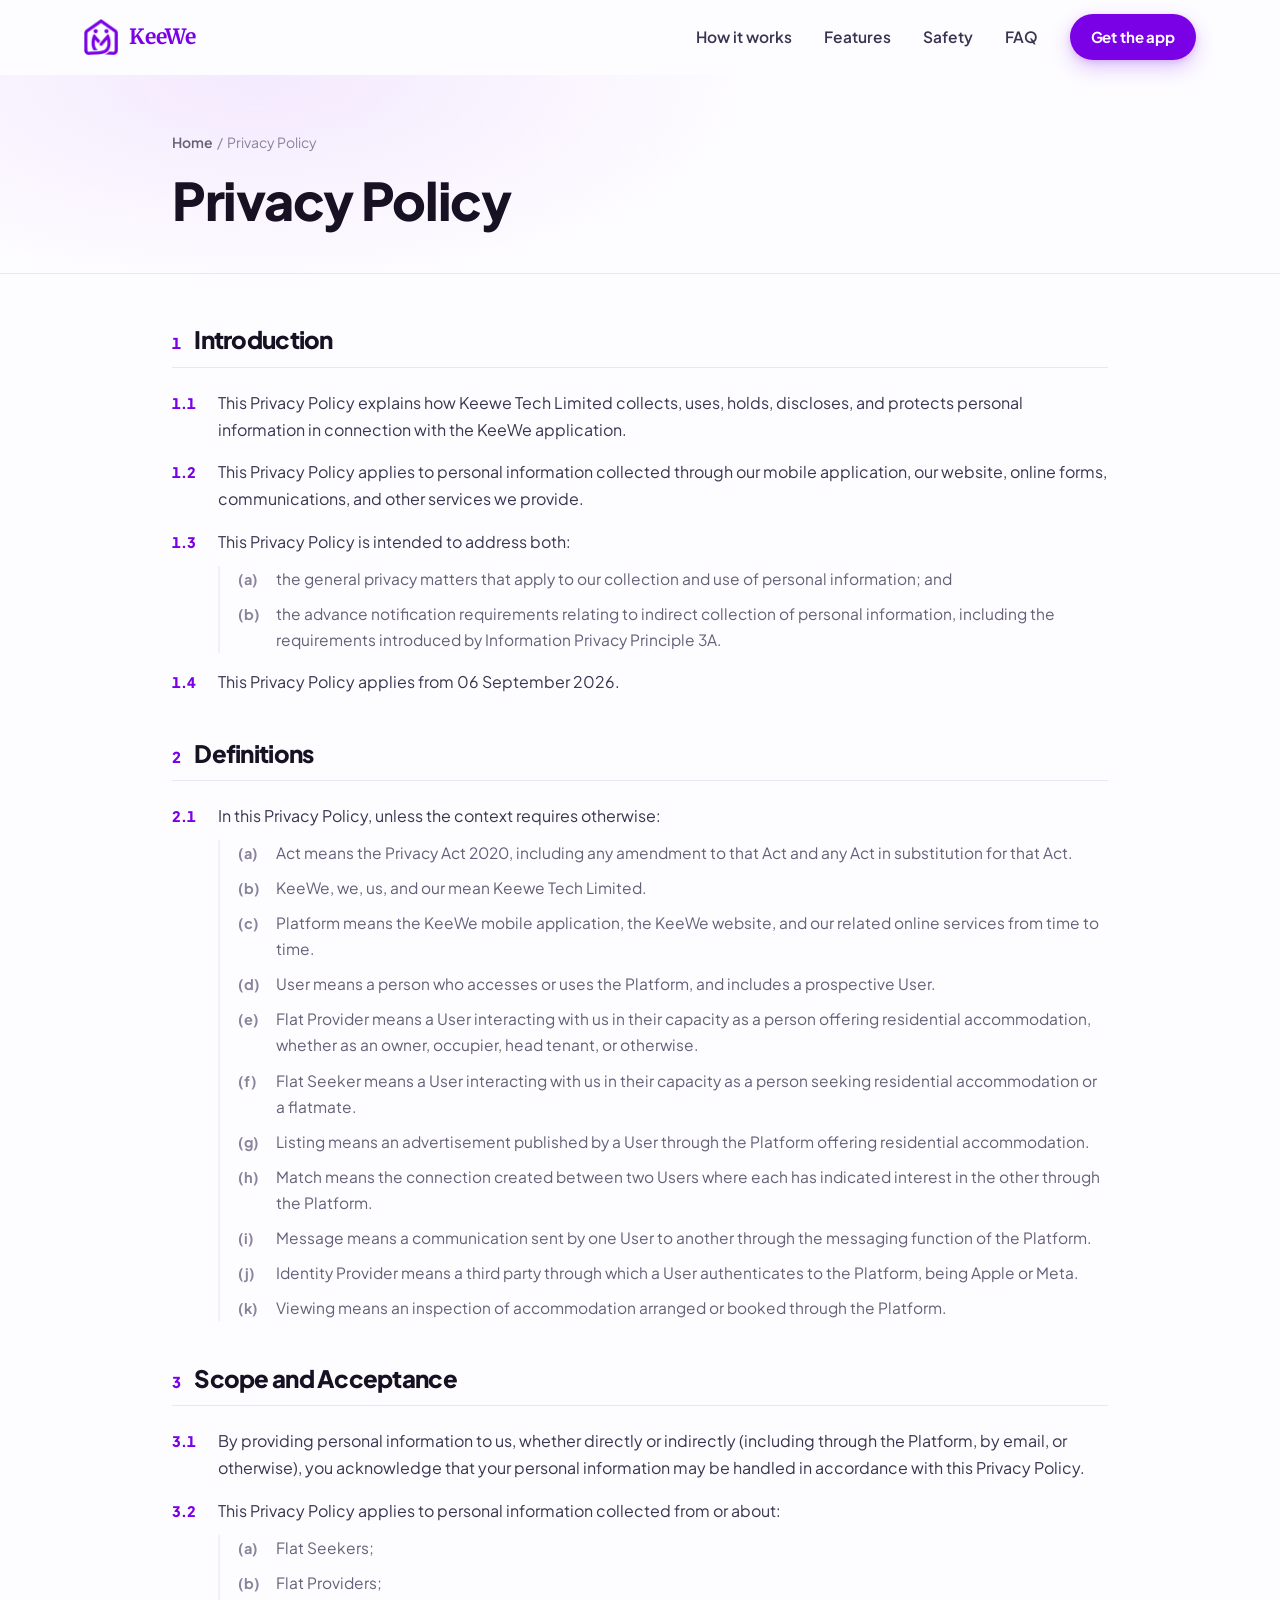
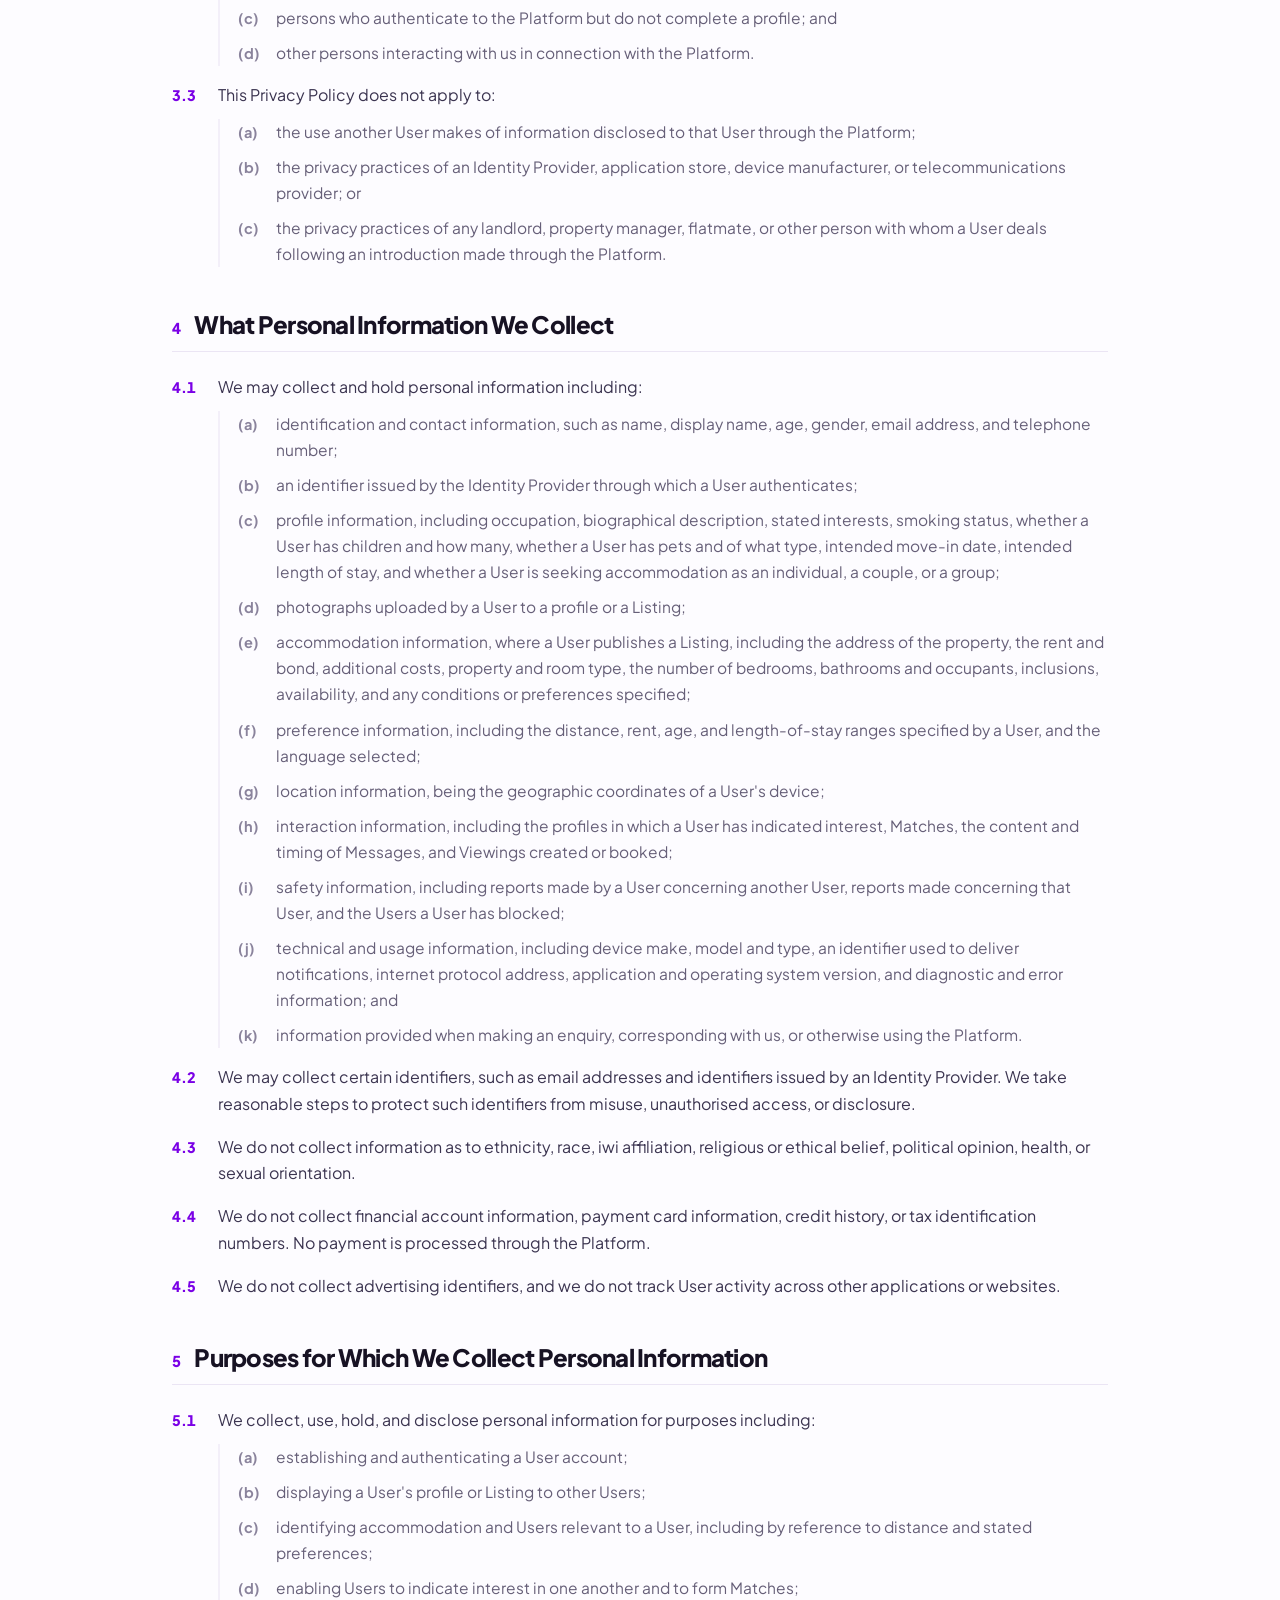
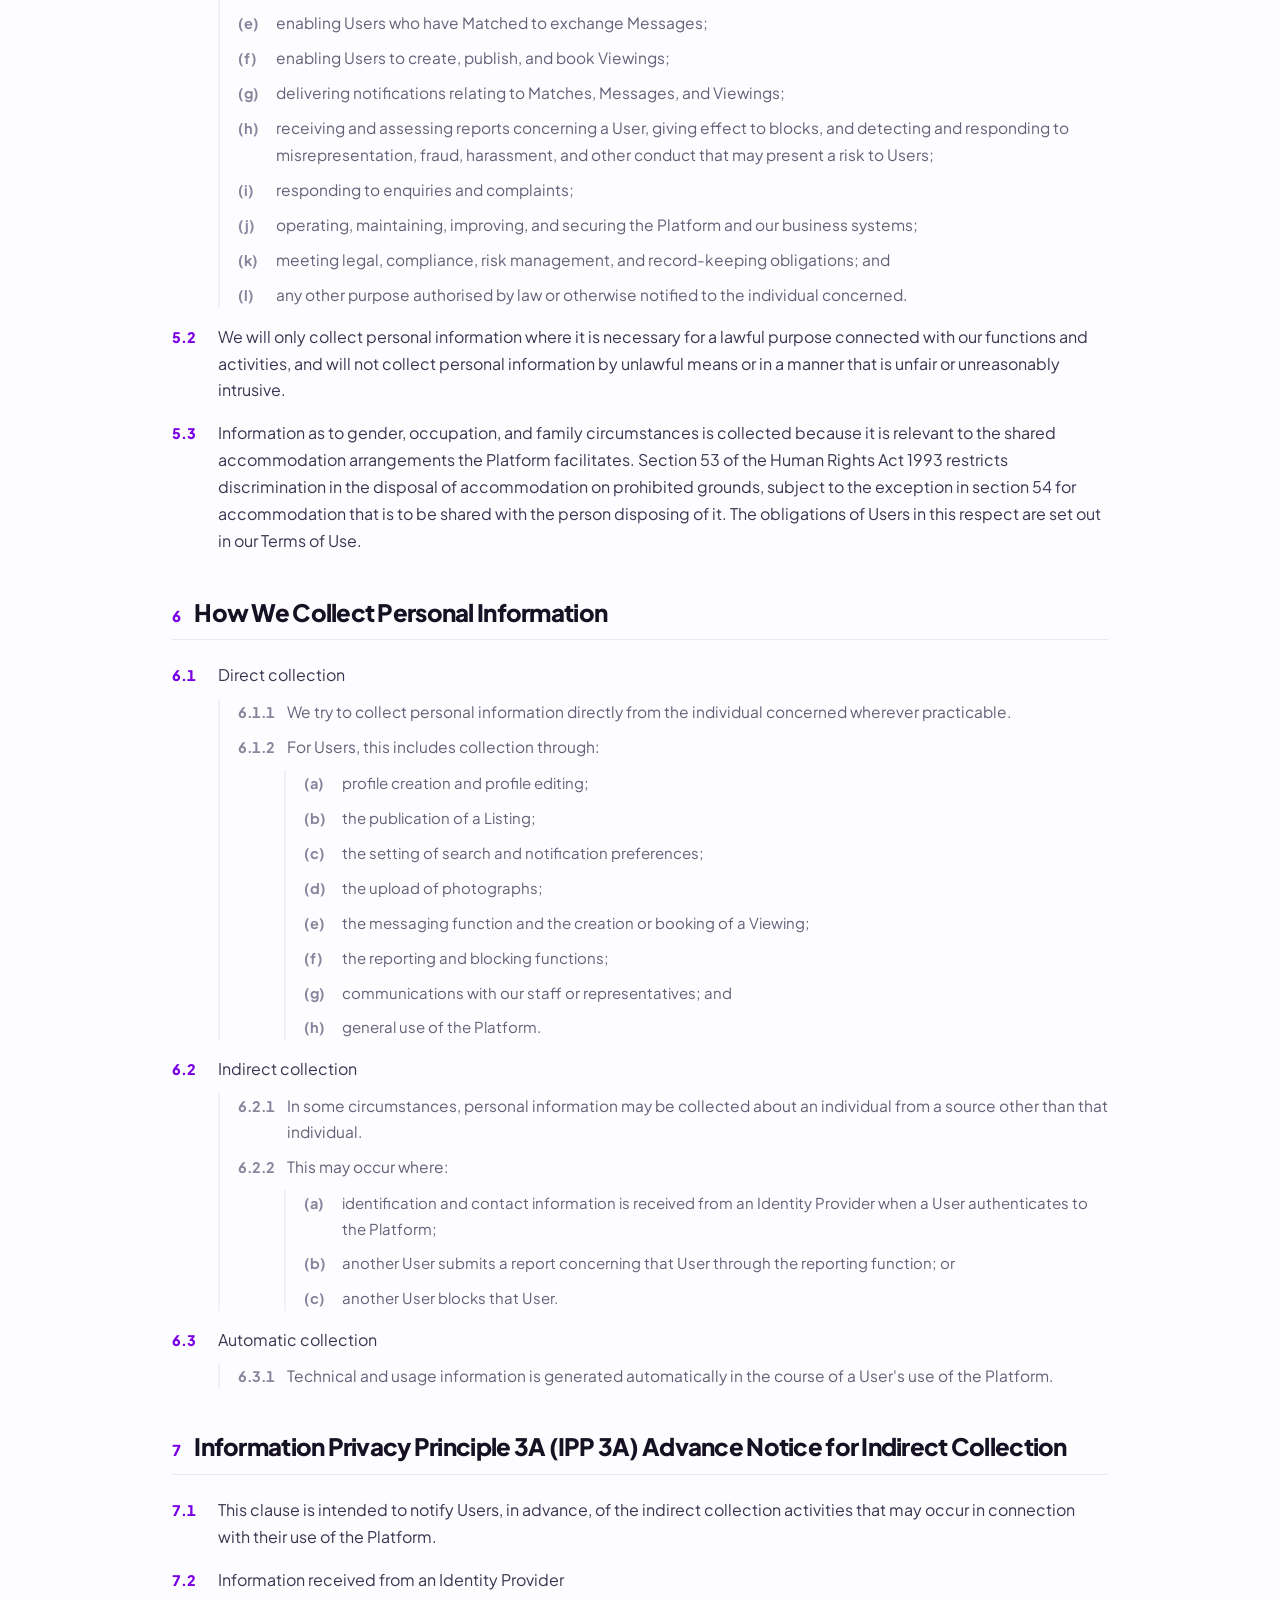
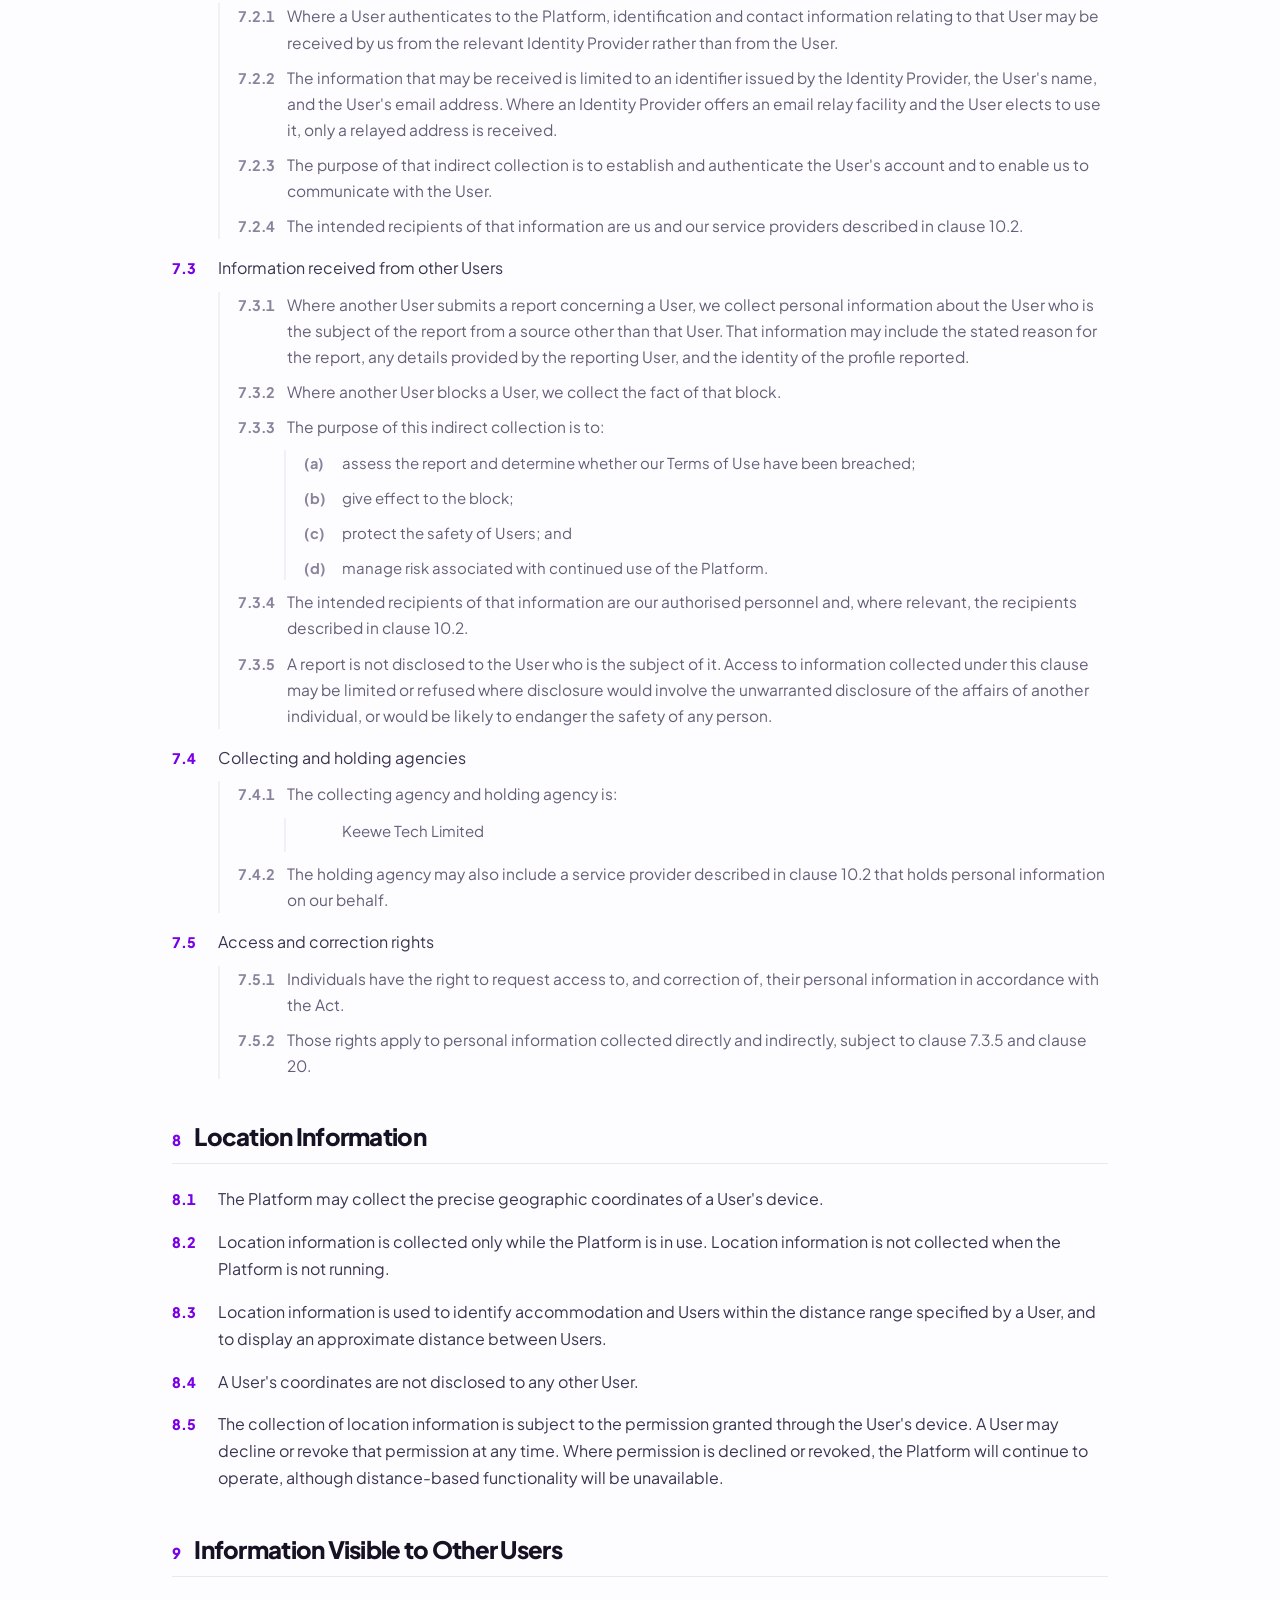
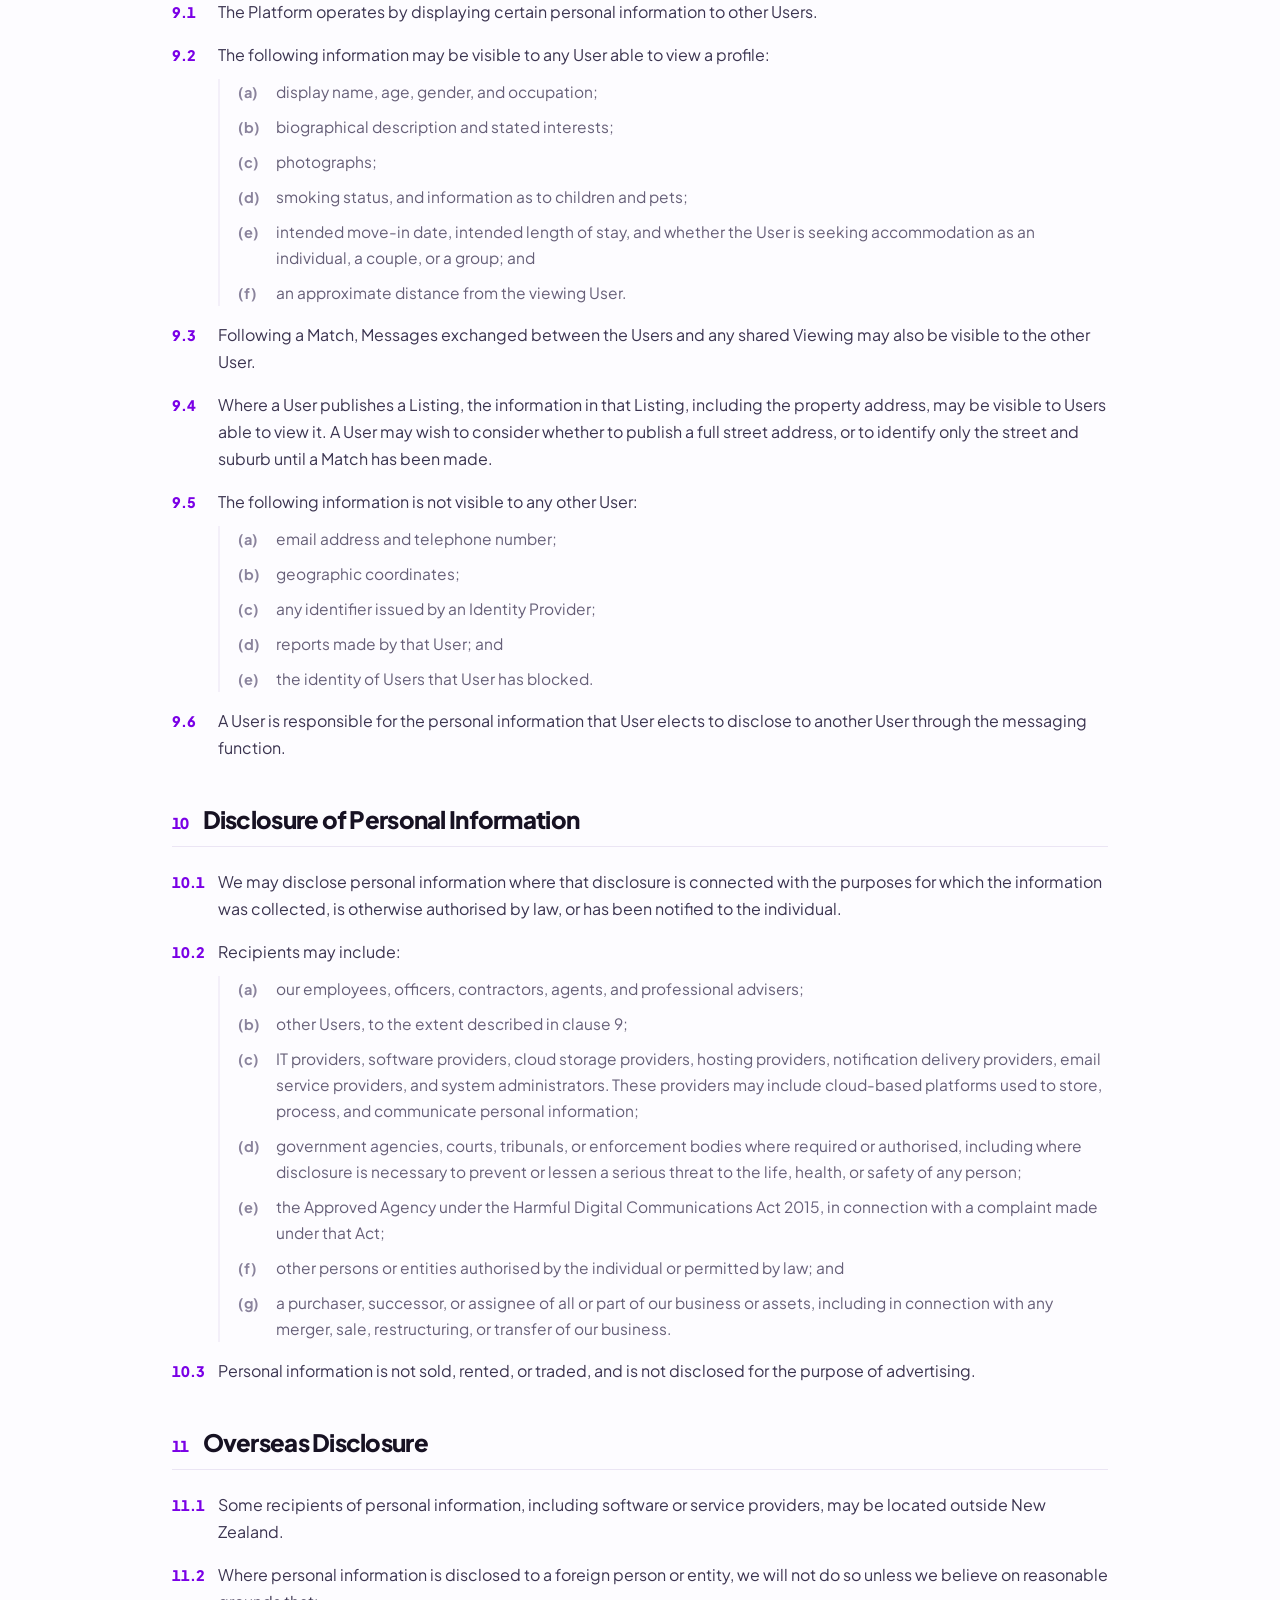
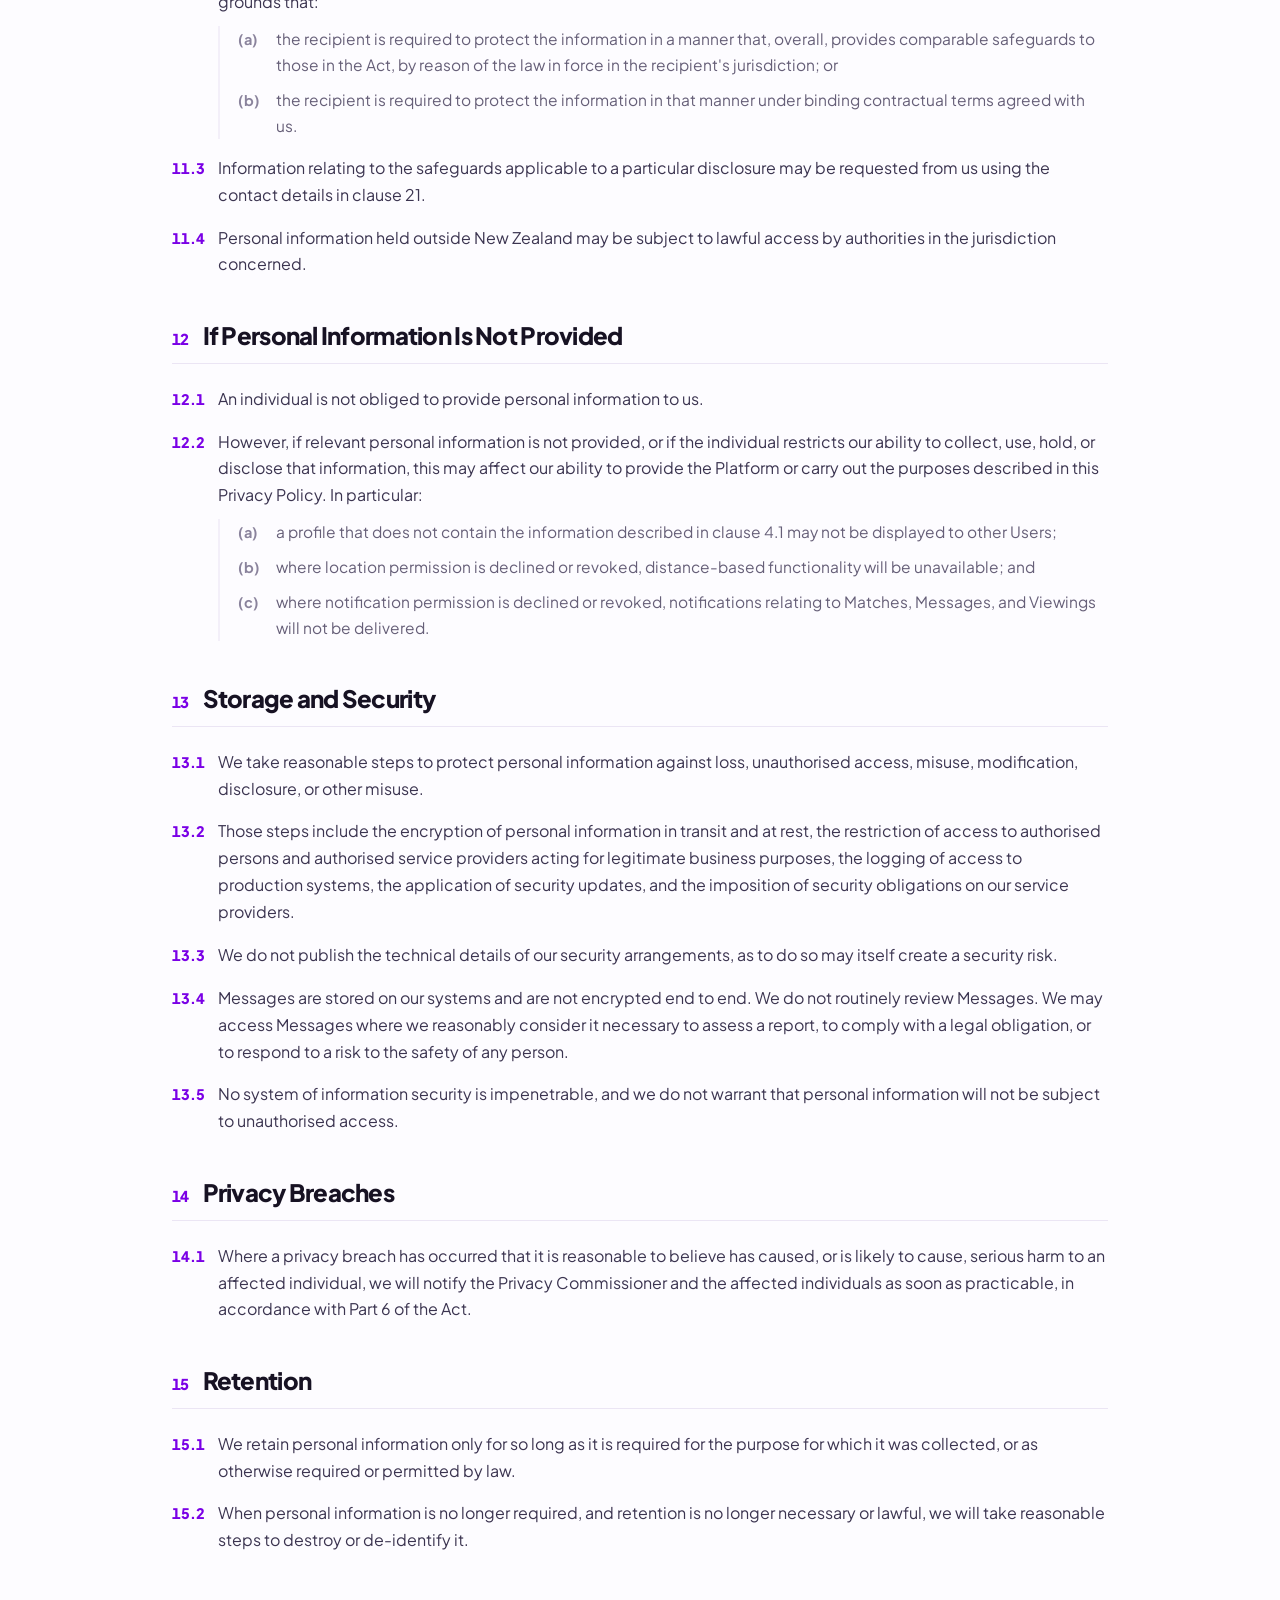
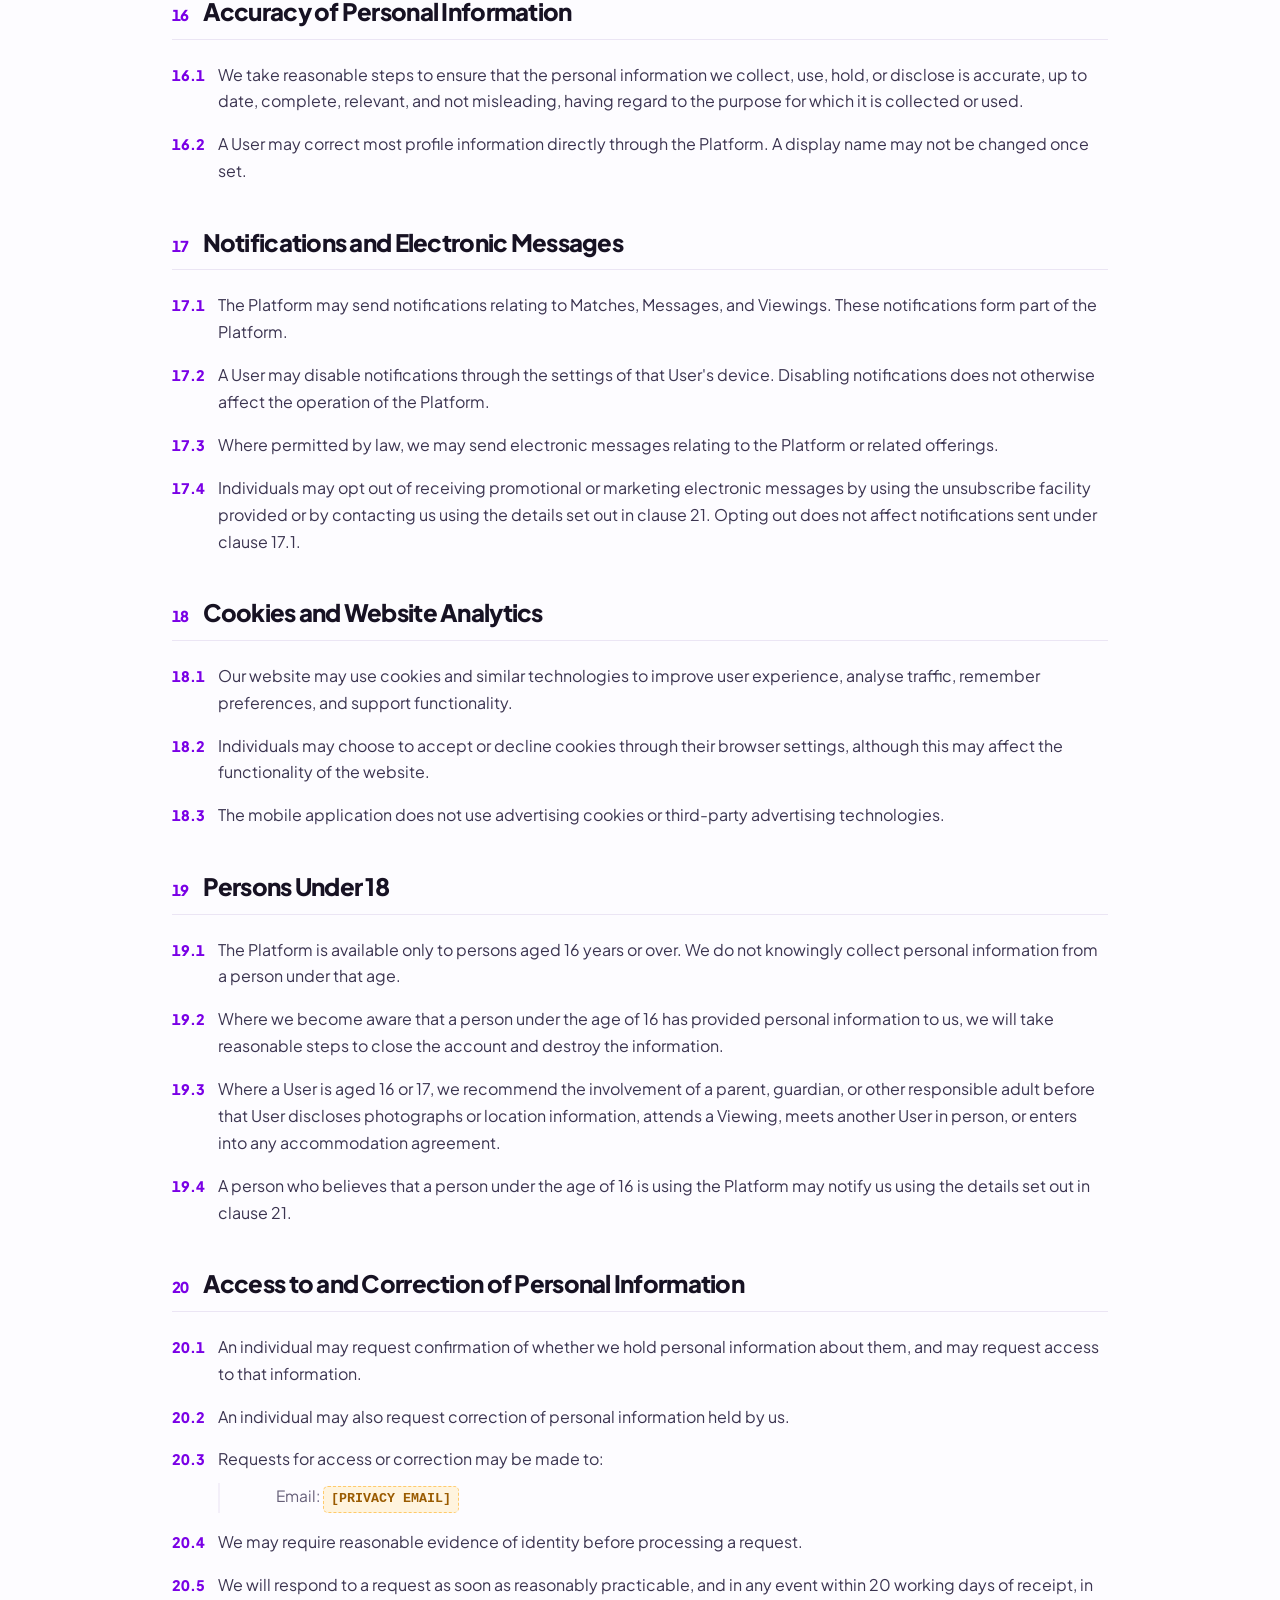
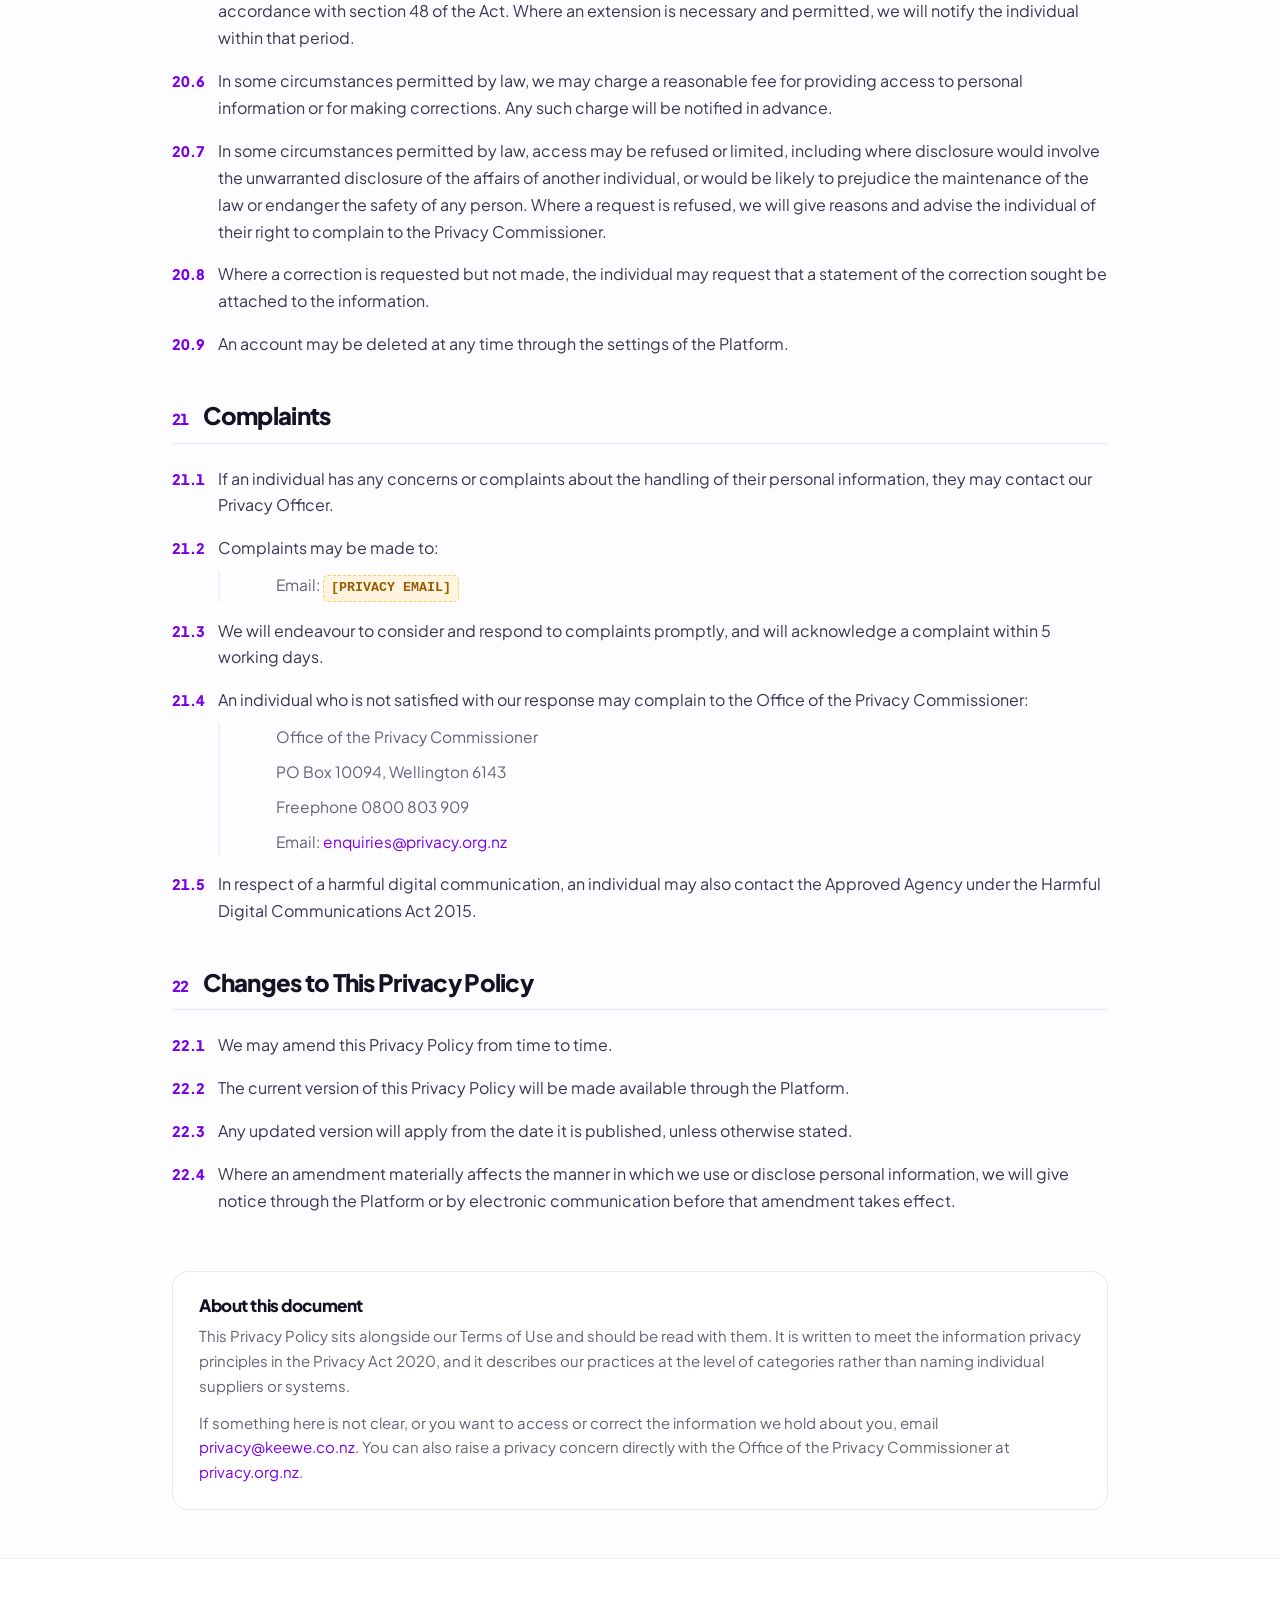
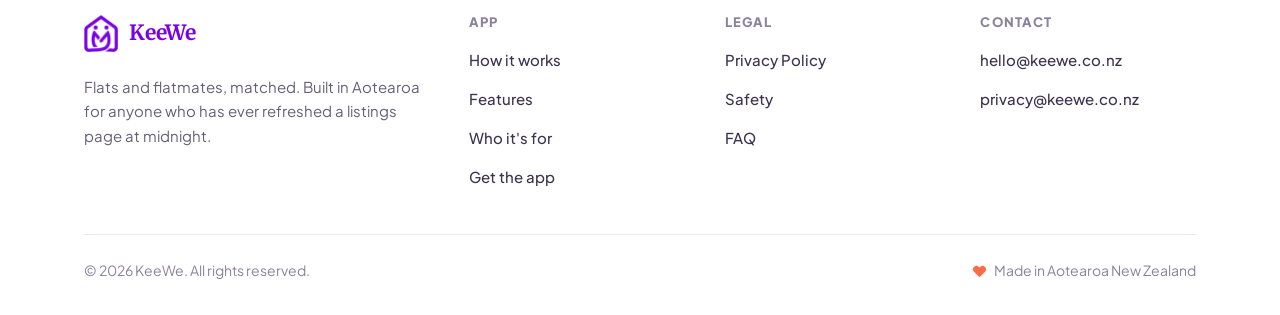
==== privacy-policy.html @ 1c36b9e2 "feat: add pages" ====
<!DOCTYPE html>
<html lang="en">

<head>
  <meta charset="UTF-8" />
  <meta name="viewport" content="width=device-width, initial-scale=1" />
  <title>Privacy Policy — KeeWe</title>
  <meta name="description"
    content="How KeeWe collects, uses, holds, discloses and protects personal information, under the Privacy Act 2020." />
  <meta name="theme-color" content="#7a00e6" />
  <meta name="robots" content="index, follow" />
  <link rel="canonical" href="https://www.keewe.co.nz/privacy-policy.html" />

  <link rel="shortcut icon" type="image/x-icon" href="./assets/favicon.ico" />
  <link rel="apple-touch-icon" href="./assets/app-icon.png" />

  <link rel="preconnect" href="https://fonts.googleapis.com" />
  <link rel="preconnect" href="https://fonts.gstatic.com" crossorigin />
  <link
    href="https://fonts.googleapis.com/css2?family=Merriweather:wght@700&family=Plus+Jakarta+Sans:wght@400;500;600;700;800&display=swap"
    rel="stylesheet" />
  <link rel="stylesheet" href="./assets/site.css" />
</head>

<body>
  <a class="skip" href="#policy">Skip to the policy</a>

  <header class="site-header">
    <div class="wrap nav">
      <a class="brand" href="./">
        <img src="./assets/logo-mark.png" alt="" width="34" />
        KeeWe
      </a>

      <ul class="nav-links">
        <li><a href="./#how">How it works</a></li>
        <li><a href="./#features">Features</a></li>
        <li><a href="./#safety">Safety</a></li>
        <li><a href="./#faq">FAQ</a></li>
      </ul>

      <div class="nav-cta">
        <a class="btn btn-primary btn-sm" href="./#get-the-app">Get the app</a>
      </div>

      <button class="burger" type="button" aria-label="Menu" aria-expanded="false">
        <span></span>
      </button>
    </div>
  </header>

  <main>
    <section class="legal-hero">
      <div class="wrap">
        <nav class="crumbs" aria-label="Breadcrumb">
          <a href="./">Home</a> &nbsp;/&nbsp; Privacy Policy
        </nav>
        <h1>Privacy Policy</h1>
      </div>
    </section>

    <div class="wrap legal-layout">
      <div class="legal-body" id="policy">
        <section id="s1">
          <h2><span class="s-num">1</span>Introduction</h2>
          <ul class="clauses">
            <li>
              <div class="cl"><span class="n">1.1</span>
                <div class="t">This Privacy Policy explains how Keewe Tech Limited collects, uses, holds, discloses, and
                  protects personal information in connection with the KeeWe application.</div>
              </div>
            </li>
            <li>
              <div class="cl"><span class="n">1.2</span>
                <div class="t">This Privacy Policy applies to personal information collected through our mobile
                  application, our website, online forms, communications, and other services we provide.</div>
              </div>
            </li>
            <li>
              <div class="cl"><span class="n">1.3</span>
                <div class="t">This Privacy Policy is intended to address both:</div>
              </div>
              <ul>
                <li>
                  <div class="cl"><span class="n">(a)</span>
                    <div class="t">the general privacy matters that apply to our collection and use of personal
                      information; and</div>
                  </div>
                </li>
                <li>
                  <div class="cl"><span class="n">(b)</span>
                    <div class="t">the advance notification requirements relating to indirect collection of personal
                      information, including the requirements introduced by Information Privacy Principle 3A.</div>
                  </div>
                </li>
              </ul>
            </li>
            <li>
              <div class="cl"><span class="n">1.4</span>
                <div class="t">This Privacy Policy applies from 06 September 2026.</div>
              </div>
            </li>
          </ul>
        </section>

        <section id="s2">
          <h2><span class="s-num">2</span>Definitions</h2>
          <ul class="clauses">
            <li>
              <div class="cl"><span class="n">2.1</span>
                <div class="t">In this Privacy Policy, unless the context requires otherwise:</div>
              </div>
              <ul>
                <li>
                  <div class="cl"><span class="n">(a)</span>
                    <div class="t">Act means the Privacy Act 2020, including any amendment to that Act and any Act in
                      substitution for that Act.</div>
                  </div>
                </li>
                <li>
                  <div class="cl"><span class="n">(b)</span>
                    <div class="t">KeeWe, we, us, and our mean Keewe Tech Limited.</div>
                  </div>
                </li>
                <li>
                  <div class="cl"><span class="n">(c)</span>
                    <div class="t">Platform means the KeeWe mobile application, the KeeWe website, and our related
                      online services from time to time.</div>
                  </div>
                </li>
                <li>
                  <div class="cl"><span class="n">(d)</span>
                    <div class="t">User means a person who accesses or uses the Platform, and includes a prospective
                      User.</div>
                  </div>
                </li>
                <li>
                  <div class="cl"><span class="n">(e)</span>
                    <div class="t">Flat Provider means a User interacting with us in their capacity as a person offering
                      residential accommodation, whether as an owner, occupier, head tenant, or otherwise.</div>
                  </div>
                </li>
                <li>
                  <div class="cl"><span class="n">(f)</span>
                    <div class="t">Flat Seeker means a User interacting with us in their capacity as a person seeking
                      residential accommodation or a flatmate.</div>
                  </div>
                </li>
                <li>
                  <div class="cl"><span class="n">(g)</span>
                    <div class="t">Listing means an advertisement published by a User through the Platform offering
                      residential accommodation.</div>
                  </div>
                </li>
                <li>
                  <div class="cl"><span class="n">(h)</span>
                    <div class="t">Match means the connection created between two Users where each has indicated
                      interest in the other through the Platform.</div>
                  </div>
                </li>
                <li>
                  <div class="cl"><span class="n">(i)</span>
                    <div class="t">Message means a communication sent by one User to another through the messaging
                      function of the Platform.</div>
                  </div>
                </li>
                <li>
                  <div class="cl"><span class="n">(j)</span>
                    <div class="t">Identity Provider means a third party through which a User authenticates to the
                      Platform, being Apple or Meta.</div>
                  </div>
                </li>
                <li>
                  <div class="cl"><span class="n">(k)</span>
                    <div class="t">Viewing means an inspection of accommodation arranged or booked through the Platform.
                    </div>
                  </div>
                </li>
              </ul>
            </li>
          </ul>
        </section>

        <section id="s3">
          <h2><span class="s-num">3</span>Scope and Acceptance</h2>
          <ul class="clauses">
            <li>
              <div class="cl"><span class="n">3.1</span>
                <div class="t">By providing personal information to us, whether directly or indirectly (including
                  through the Platform, by email, or otherwise), you acknowledge that your personal information may be
                  handled in accordance with this Privacy Policy.</div>
              </div>
            </li>
            <li>
              <div class="cl"><span class="n">3.2</span>
                <div class="t">This Privacy Policy applies to personal information collected from or about:</div>
              </div>
              <ul>
                <li>
                  <div class="cl"><span class="n">(a)</span>
                    <div class="t">Flat Seekers;</div>
                  </div>
                </li>
                <li>
                  <div class="cl"><span class="n">(b)</span>
                    <div class="t">Flat Providers;</div>
                  </div>
                </li>
                <li>
                  <div class="cl"><span class="n">(c)</span>
                    <div class="t">persons who authenticate to the Platform but do not complete a profile; and</div>
                  </div>
                </li>
                <li>
                  <div class="cl"><span class="n">(d)</span>
                    <div class="t">other persons interacting with us in connection with the Platform.</div>
                  </div>
                </li>
              </ul>
            </li>
            <li>
              <div class="cl"><span class="n">3.3</span>
                <div class="t">This Privacy Policy does not apply to:</div>
              </div>
              <ul>
                <li>
                  <div class="cl"><span class="n">(a)</span>
                    <div class="t">the use another User makes of information disclosed to that User through the
                      Platform;</div>
                  </div>
                </li>
                <li>
                  <div class="cl"><span class="n">(b)</span>
                    <div class="t">the privacy practices of an Identity Provider, application store, device
                      manufacturer, or telecommunications provider; or</div>
                  </div>
                </li>
                <li>
                  <div class="cl"><span class="n">(c)</span>
                    <div class="t">the privacy practices of any landlord, property manager, flatmate, or other person
                      with whom a User deals following an introduction made through the Platform.</div>
                  </div>
                </li>
              </ul>
            </li>
          </ul>
        </section>

        <section id="s4">
          <h2><span class="s-num">4</span>What Personal Information We Collect</h2>
          <ul class="clauses">
            <li>
              <div class="cl"><span class="n">4.1</span>
                <div class="t">We may collect and hold personal information including:</div>
              </div>
              <ul>
                <li>
                  <div class="cl"><span class="n">(a)</span>
                    <div class="t">identification and contact information, such as name, display name, age, gender,
                      email address, and telephone number;</div>
                  </div>
                </li>
                <li>
                  <div class="cl"><span class="n">(b)</span>
                    <div class="t">an identifier issued by the Identity Provider through which a User authenticates;
                    </div>
                  </div>
                </li>
                <li>
                  <div class="cl"><span class="n">(c)</span>
                    <div class="t">profile information, including occupation, biographical description, stated
                      interests, smoking status, whether a User has children and how many, whether a User has pets and
                      of what type, intended move-in date, intended length of stay, and whether a User is seeking
                      accommodation as an individual, a couple, or a group;</div>
                  </div>
                </li>
                <li>
                  <div class="cl"><span class="n">(d)</span>
                    <div class="t">photographs uploaded by a User to a profile or a Listing;</div>
                  </div>
                </li>
                <li>
                  <div class="cl"><span class="n">(e)</span>
                    <div class="t">accommodation information, where a User publishes a Listing, including the address of
                      the property, the rent and bond, additional costs, property and room type, the number of bedrooms,
                      bathrooms and occupants, inclusions, availability, and any conditions or preferences specified;
                    </div>
                  </div>
                </li>
                <li>
                  <div class="cl"><span class="n">(f)</span>
                    <div class="t">preference information, including the distance, rent, age, and length-of-stay ranges
                      specified by a User, and the language selected;</div>
                  </div>
                </li>
                <li>
                  <div class="cl"><span class="n">(g)</span>
                    <div class="t">location information, being the geographic coordinates of a User&#x27;s device;</div>
                  </div>
                </li>
                <li>
                  <div class="cl"><span class="n">(h)</span>
                    <div class="t">interaction information, including the profiles in which a User has indicated
                      interest, Matches, the content and timing of Messages, and Viewings created or booked;</div>
                  </div>
                </li>
                <li>
                  <div class="cl"><span class="n">(i)</span>
                    <div class="t">safety information, including reports made by a User concerning another User, reports
                      made concerning that User, and the Users a User has blocked;</div>
                  </div>
                </li>
                <li>
                  <div class="cl"><span class="n">(j)</span>
                    <div class="t">technical and usage information, including device make, model and type, an identifier
                      used to deliver notifications, internet protocol address, application and operating system
                      version, and diagnostic and error information; and</div>
                  </div>
                </li>
                <li>
                  <div class="cl"><span class="n">(k)</span>
                    <div class="t">information provided when making an enquiry, corresponding with us, or otherwise
                      using the Platform.</div>
                  </div>
                </li>
              </ul>
            </li>
            <li>
              <div class="cl"><span class="n">4.2</span>
                <div class="t">We may collect certain identifiers, such as email addresses and identifiers issued by an
                  Identity Provider. We take reasonable steps to protect such identifiers from misuse, unauthorised
                  access, or disclosure.</div>
              </div>
            </li>
            <li>
              <div class="cl"><span class="n">4.3</span>
                <div class="t">We do not collect information as to ethnicity, race, iwi affiliation, religious or
                  ethical belief, political opinion, health, or sexual orientation.</div>
              </div>
            </li>
            <li>
              <div class="cl"><span class="n">4.4</span>
                <div class="t">We do not collect financial account information, payment card information, credit
                  history, or tax identification numbers. No payment is processed through the Platform.</div>
              </div>
            </li>
            <li>
              <div class="cl"><span class="n">4.5</span>
                <div class="t">We do not collect advertising identifiers, and we do not track User activity across other
                  applications or websites.</div>
              </div>
            </li>
          </ul>
        </section>

        <section id="s5">
          <h2><span class="s-num">5</span>Purposes for Which We Collect Personal Information</h2>
          <ul class="clauses">
            <li>
              <div class="cl"><span class="n">5.1</span>
                <div class="t">We collect, use, hold, and disclose personal information for purposes including:</div>
              </div>
              <ul>
                <li>
                  <div class="cl"><span class="n">(a)</span>
                    <div class="t">establishing and authenticating a User account;</div>
                  </div>
                </li>
                <li>
                  <div class="cl"><span class="n">(b)</span>
                    <div class="t">displaying a User&#x27;s profile or Listing to other Users;</div>
                  </div>
                </li>
                <li>
                  <div class="cl"><span class="n">(c)</span>
                    <div class="t">identifying accommodation and Users relevant to a User, including by reference to
                      distance and stated preferences;</div>
                  </div>
                </li>
                <li>
                  <div class="cl"><span class="n">(d)</span>
                    <div class="t">enabling Users to indicate interest in one another and to form Matches;</div>
                  </div>
                </li>
                <li>
                  <div class="cl"><span class="n">(e)</span>
                    <div class="t">enabling Users who have Matched to exchange Messages;</div>
                  </div>
                </li>
                <li>
                  <div class="cl"><span class="n">(f)</span>
                    <div class="t">enabling Users to create, publish, and book Viewings;</div>
                  </div>
                </li>
                <li>
                  <div class="cl"><span class="n">(g)</span>
                    <div class="t">delivering notifications relating to Matches, Messages, and Viewings;</div>
                  </div>
                </li>
                <li>
                  <div class="cl"><span class="n">(h)</span>
                    <div class="t">receiving and assessing reports concerning a User, giving effect to blocks, and
                      detecting and responding to misrepresentation, fraud, harassment, and other conduct that may
                      present a risk to Users;</div>
                  </div>
                </li>
                <li>
                  <div class="cl"><span class="n">(i)</span>
                    <div class="t">responding to enquiries and complaints;</div>
                  </div>
                </li>
                <li>
                  <div class="cl"><span class="n">(j)</span>
                    <div class="t">operating, maintaining, improving, and securing the Platform and our business
                      systems;</div>
                  </div>
                </li>
                <li>
                  <div class="cl"><span class="n">(k)</span>
                    <div class="t">meeting legal, compliance, risk management, and record-keeping obligations; and</div>
                  </div>
                </li>
                <li>
                  <div class="cl"><span class="n">(l)</span>
                    <div class="t">any other purpose authorised by law or otherwise notified to the individual
                      concerned.</div>
                  </div>
                </li>
              </ul>
            </li>
            <li>
              <div class="cl"><span class="n">5.2</span>
                <div class="t">We will only collect personal information where it is necessary for a lawful purpose
                  connected with our functions and activities, and will not collect personal information by unlawful
                  means or in a manner that is unfair or unreasonably intrusive.</div>
              </div>
            </li>
            <li>
              <div class="cl"><span class="n">5.3</span>
                <div class="t">Information as to gender, occupation, and family circumstances is collected because it is
                  relevant to the shared accommodation arrangements the Platform facilitates. Section 53 of the Human
                  Rights Act 1993 restricts discrimination in the disposal of accommodation on prohibited grounds,
                  subject to the exception in section 54 for accommodation that is to be shared with the person
                  disposing of it. The obligations of Users in this respect are set out in our Terms of Use.</div>
              </div>
            </li>
          </ul>
        </section>

        <section id="s6">
          <h2><span class="s-num">6</span>How We Collect Personal Information</h2>
          <ul class="clauses">
            <li>
              <div class="cl"><span class="n">6.1</span>
                <div class="t">Direct collection</div>
              </div>
              <ul>
                <li>
                  <div class="cl"><span class="n">6.1.1</span>
                    <div class="t">We try to collect personal information directly from the individual concerned
                      wherever practicable.</div>
                  </div>
                </li>
                <li>
                  <div class="cl"><span class="n">6.1.2</span>
                    <div class="t">For Users, this includes collection through:</div>
                  </div>
                  <ul>
                    <li>
                      <div class="cl"><span class="n">(a)</span>
                        <div class="t">profile creation and profile editing;</div>
                      </div>
                    </li>
                    <li>
                      <div class="cl"><span class="n">(b)</span>
                        <div class="t">the publication of a Listing;</div>
                      </div>
                    </li>
                    <li>
                      <div class="cl"><span class="n">(c)</span>
                        <div class="t">the setting of search and notification preferences;</div>
                      </div>
                    </li>
                    <li>
                      <div class="cl"><span class="n">(d)</span>
                        <div class="t">the upload of photographs;</div>
                      </div>
                    </li>
                    <li>
                      <div class="cl"><span class="n">(e)</span>
                        <div class="t">the messaging function and the creation or booking of a Viewing;</div>
                      </div>
                    </li>
                    <li>
                      <div class="cl"><span class="n">(f)</span>
                        <div class="t">the reporting and blocking functions;</div>
                      </div>
                    </li>
                    <li>
                      <div class="cl"><span class="n">(g)</span>
                        <div class="t">communications with our staff or representatives; and</div>
                      </div>
                    </li>
                    <li>
                      <div class="cl"><span class="n">(h)</span>
                        <div class="t">general use of the Platform.</div>
                      </div>
                    </li>
                  </ul>
                </li>
              </ul>
            </li>
            <li>
              <div class="cl"><span class="n">6.2</span>
                <div class="t">Indirect collection</div>
              </div>
              <ul>
                <li>
                  <div class="cl"><span class="n">6.2.1</span>
                    <div class="t">In some circumstances, personal information may be collected about an individual from
                      a source other than that individual.</div>
                  </div>
                </li>
                <li>
                  <div class="cl"><span class="n">6.2.2</span>
                    <div class="t">This may occur where:</div>
                  </div>
                  <ul>
                    <li>
                      <div class="cl"><span class="n">(a)</span>
                        <div class="t">identification and contact information is received from an Identity Provider when
                          a User authenticates to the Platform;</div>
                      </div>
                    </li>
                    <li>
                      <div class="cl"><span class="n">(b)</span>
                        <div class="t">another User submits a report concerning that User through the reporting
                          function; or</div>
                      </div>
                    </li>
                    <li>
                      <div class="cl"><span class="n">(c)</span>
                        <div class="t">another User blocks that User.</div>
                      </div>
                    </li>
                  </ul>
                </li>
              </ul>
            </li>
            <li>
              <div class="cl"><span class="n">6.3</span>
                <div class="t">Automatic collection</div>
              </div>
              <ul>
                <li>
                  <div class="cl"><span class="n">6.3.1</span>
                    <div class="t">Technical and usage information is generated automatically in the course of a
                      User&#x27;s use of the Platform.</div>
                  </div>
                </li>
              </ul>
            </li>
          </ul>
        </section>

        <section id="s7">
          <h2><span class="s-num">7</span>Information Privacy Principle 3A (IPP 3A) Advance Notice for Indirect
            Collection</h2>
          <ul class="clauses">
            <li>
              <div class="cl"><span class="n">7.1</span>
                <div class="t">This clause is intended to notify Users, in advance, of the indirect collection
                  activities that may occur in connection with their use of the Platform.</div>
              </div>
            </li>
            <li>
              <div class="cl"><span class="n">7.2</span>
                <div class="t">Information received from an Identity Provider</div>
              </div>
              <ul>
                <li>
                  <div class="cl"><span class="n">7.2.1</span>
                    <div class="t">Where a User authenticates to the Platform, identification and contact information
                      relating to that User may be received by us from the relevant Identity Provider rather than from
                      the User.</div>
                  </div>
                </li>
                <li>
                  <div class="cl"><span class="n">7.2.2</span>
                    <div class="t">The information that may be received is limited to an identifier issued by the
                      Identity Provider, the User&#x27;s name, and the User&#x27;s email address. Where an Identity
                      Provider offers an email relay facility and the User elects to use it, only a relayed address is
                      received.</div>
                  </div>
                </li>
                <li>
                  <div class="cl"><span class="n">7.2.3</span>
                    <div class="t">The purpose of that indirect collection is to establish and authenticate the
                      User&#x27;s account and to enable us to communicate with the User.</div>
                  </div>
                </li>
                <li>
                  <div class="cl"><span class="n">7.2.4</span>
                    <div class="t">The intended recipients of that information are us and our service providers
                      described in clause 10.2.</div>
                  </div>
                </li>
              </ul>
            </li>
            <li>
              <div class="cl"><span class="n">7.3</span>
                <div class="t">Information received from other Users</div>
              </div>
              <ul>
                <li>
                  <div class="cl"><span class="n">7.3.1</span>
                    <div class="t">Where another User submits a report concerning a User, we collect personal
                      information about the User who is the subject of the report from a source other than that User.
                      That information may include the stated reason for the report, any details provided by the
                      reporting User, and the identity of the profile reported.</div>
                  </div>
                </li>
                <li>
                  <div class="cl"><span class="n">7.3.2</span>
                    <div class="t">Where another User blocks a User, we collect the fact of that block.</div>
                  </div>
                </li>
                <li>
                  <div class="cl"><span class="n">7.3.3</span>
                    <div class="t">The purpose of this indirect collection is to:</div>
                  </div>
                  <ul>
                    <li>
                      <div class="cl"><span class="n">(a)</span>
                        <div class="t">assess the report and determine whether our Terms of Use have been breached;
                        </div>
                      </div>
                    </li>
                    <li>
                      <div class="cl"><span class="n">(b)</span>
                        <div class="t">give effect to the block;</div>
                      </div>
                    </li>
                    <li>
                      <div class="cl"><span class="n">(c)</span>
                        <div class="t">protect the safety of Users; and</div>
                      </div>
                    </li>
                    <li>
                      <div class="cl"><span class="n">(d)</span>
                        <div class="t">manage risk associated with continued use of the Platform.</div>
                      </div>
                    </li>
                  </ul>
                </li>
                <li>
                  <div class="cl"><span class="n">7.3.4</span>
                    <div class="t">The intended recipients of that information are our authorised personnel and, where
                      relevant, the recipients described in clause 10.2.</div>
                  </div>
                </li>
                <li>
                  <div class="cl"><span class="n">7.3.5</span>
                    <div class="t">A report is not disclosed to the User who is the subject of it. Access to information
                      collected under this clause may be limited or refused where disclosure would involve the
                      unwarranted disclosure of the affairs of another individual, or would be likely to endanger the
                      safety of any person.</div>
                  </div>
                </li>
              </ul>
            </li>
            <li>
              <div class="cl"><span class="n">7.4</span>
                <div class="t">Collecting and holding agencies</div>
              </div>
              <ul>
                <li>
                  <div class="cl"><span class="n">7.4.1</span>
                    <div class="t">The collecting agency and holding agency is:</div>
                  </div>
                  <ul>
                    <li>
                      <div class="cl"><span class="n"></span>
                        <div class="t">Keewe Tech Limited</div>
                      </div>
                    </li>
                    <li>
                      <div class="cl"><span class="n"></span>
                        <div class="t"><span class="todo" style="display: none;">[REGISTERED ADDRESS]</span></div>
                      </div>
                    </li>
                  </ul>
                </li>
                <li>
                  <div class="cl"><span class="n">7.4.2</span>
                    <div class="t">The holding agency may also include a service provider described in clause 10.2 that
                      holds personal information on our behalf.</div>
                  </div>
                </li>
              </ul>
            </li>
            <li>
              <div class="cl"><span class="n">7.5</span>
                <div class="t">Access and correction rights</div>
              </div>
              <ul>
                <li>
                  <div class="cl"><span class="n">7.5.1</span>
                    <div class="t">Individuals have the right to request access to, and correction of, their personal
                      information in accordance with the Act.</div>
                  </div>
                </li>
                <li>
                  <div class="cl"><span class="n">7.5.2</span>
                    <div class="t">Those rights apply to personal information collected directly and indirectly, subject
                      to clause 7.3.5 and clause 20.</div>
                  </div>
                </li>
              </ul>
            </li>
          </ul>
        </section>

        <section id="s8">
          <h2><span class="s-num">8</span>Location Information</h2>
          <ul class="clauses">
            <li>
              <div class="cl"><span class="n">8.1</span>
                <div class="t">The Platform may collect the precise geographic coordinates of a User&#x27;s device.
                </div>
              </div>
            </li>
            <li>
              <div class="cl"><span class="n">8.2</span>
                <div class="t">Location information is collected only while the Platform is in use. Location information
                  is not collected when the Platform is not running.</div>
              </div>
            </li>
            <li>
              <div class="cl"><span class="n">8.3</span>
                <div class="t">Location information is used to identify accommodation and Users within the distance
                  range specified by a User, and to display an approximate distance between Users.</div>
              </div>
            </li>
            <li>
              <div class="cl"><span class="n">8.4</span>
                <div class="t">A User&#x27;s coordinates are not disclosed to any other User.</div>
              </div>
            </li>
            <li>
              <div class="cl"><span class="n">8.5</span>
                <div class="t">The collection of location information is subject to the permission granted through the
                  User&#x27;s device. A User may decline or revoke that permission at any time. Where permission is
                  declined or revoked, the Platform will continue to operate, although distance-based functionality will
                  be unavailable.</div>
              </div>
            </li>
          </ul>
        </section>

        <section id="s9">
          <h2><span class="s-num">9</span>Information Visible to Other Users</h2>
          <ul class="clauses">
            <li>
              <div class="cl"><span class="n">9.1</span>
                <div class="t">The Platform operates by displaying certain personal information to other Users.</div>
              </div>
            </li>
            <li>
              <div class="cl"><span class="n">9.2</span>
                <div class="t">The following information may be visible to any User able to view a profile:</div>
              </div>
              <ul>
                <li>
                  <div class="cl"><span class="n">(a)</span>
                    <div class="t">display name, age, gender, and occupation;</div>
                  </div>
                </li>
                <li>
                  <div class="cl"><span class="n">(b)</span>
                    <div class="t">biographical description and stated interests;</div>
                  </div>
                </li>
                <li>
                  <div class="cl"><span class="n">(c)</span>
                    <div class="t">photographs;</div>
                  </div>
                </li>
                <li>
                  <div class="cl"><span class="n">(d)</span>
                    <div class="t">smoking status, and information as to children and pets;</div>
                  </div>
                </li>
                <li>
                  <div class="cl"><span class="n">(e)</span>
                    <div class="t">intended move-in date, intended length of stay, and whether the User is seeking
                      accommodation as an individual, a couple, or a group; and</div>
                  </div>
                </li>
                <li>
                  <div class="cl"><span class="n">(f)</span>
                    <div class="t">an approximate distance from the viewing User.</div>
                  </div>
                </li>
              </ul>
            </li>
            <li>
              <div class="cl"><span class="n">9.3</span>
                <div class="t">Following a Match, Messages exchanged between the Users and any shared Viewing may also
                  be visible to the other User.</div>
              </div>
            </li>
            <li>
              <div class="cl"><span class="n">9.4</span>
                <div class="t">Where a User publishes a Listing, the information in that Listing, including the property
                  address, may be visible to Users able to view it. A User may wish to consider whether to publish a
                  full street address, or to identify only the street and suburb until a Match has been made.</div>
              </div>
            </li>
            <li>
              <div class="cl"><span class="n">9.5</span>
                <div class="t">The following information is not visible to any other User:</div>
              </div>
              <ul>
                <li>
                  <div class="cl"><span class="n">(a)</span>
                    <div class="t">email address and telephone number;</div>
                  </div>
                </li>
                <li>
                  <div class="cl"><span class="n">(b)</span>
                    <div class="t">geographic coordinates;</div>
                  </div>
                </li>
                <li>
                  <div class="cl"><span class="n">(c)</span>
                    <div class="t">any identifier issued by an Identity Provider;</div>
                  </div>
                </li>
                <li>
                  <div class="cl"><span class="n">(d)</span>
                    <div class="t">reports made by that User; and</div>
                  </div>
                </li>
                <li>
                  <div class="cl"><span class="n">(e)</span>
                    <div class="t">the identity of Users that User has blocked.</div>
                  </div>
                </li>
              </ul>
            </li>
            <li>
              <div class="cl"><span class="n">9.6</span>
                <div class="t">A User is responsible for the personal information that User elects to disclose to
                  another User through the messaging function.</div>
              </div>
            </li>
          </ul>
        </section>

        <section id="s10">
          <h2><span class="s-num">10</span>Disclosure of Personal Information</h2>
          <ul class="clauses">
            <li>
              <div class="cl"><span class="n">10.1</span>
                <div class="t">We may disclose personal information where that disclosure is connected with the purposes
                  for which the information was collected, is otherwise authorised by law, or has been notified to the
                  individual.</div>
              </div>
            </li>
            <li>
              <div class="cl"><span class="n">10.2</span>
                <div class="t">Recipients may include:</div>
              </div>
              <ul>
                <li>
                  <div class="cl"><span class="n">(a)</span>
                    <div class="t">our employees, officers, contractors, agents, and professional advisers;</div>
                  </div>
                </li>
                <li>
                  <div class="cl"><span class="n">(b)</span>
                    <div class="t">other Users, to the extent described in clause 9;</div>
                  </div>
                </li>
                <li>
                  <div class="cl"><span class="n">(c)</span>
                    <div class="t">IT providers, software providers, cloud storage providers, hosting providers,
                      notification delivery providers, email service providers, and system administrators. These
                      providers may include cloud-based platforms used to store, process, and communicate personal
                      information;</div>
                  </div>
                </li>
                <li>
                  <div class="cl"><span class="n">(d)</span>
                    <div class="t">government agencies, courts, tribunals, or enforcement bodies where required or
                      authorised, including where disclosure is necessary to prevent or lessen a serious threat to the
                      life, health, or safety of any person;</div>
                  </div>
                </li>
                <li>
                  <div class="cl"><span class="n">(e)</span>
                    <div class="t">the Approved Agency under the Harmful Digital Communications Act 2015, in connection
                      with a complaint made under that Act;</div>
                  </div>
                </li>
                <li>
                  <div class="cl"><span class="n">(f)</span>
                    <div class="t">other persons or entities authorised by the individual or permitted by law; and</div>
                  </div>
                </li>
                <li>
                  <div class="cl"><span class="n">(g)</span>
                    <div class="t">a purchaser, successor, or assignee of all or part of our business or assets,
                      including in connection with any merger, sale, restructuring, or transfer of our business.</div>
                  </div>
                </li>
              </ul>
            </li>
            <li>
              <div class="cl"><span class="n">10.3</span>
                <div class="t">Personal information is not sold, rented, or traded, and is not disclosed for the purpose
                  of advertising.</div>
              </div>
            </li>
          </ul>
        </section>

        <section id="s11">
          <h2><span class="s-num">11</span>Overseas Disclosure</h2>
          <ul class="clauses">
            <li>
              <div class="cl"><span class="n">11.1</span>
                <div class="t">Some recipients of personal information, including software or service providers, may be
                  located outside New Zealand.</div>
              </div>
            </li>
            <li>
              <div class="cl"><span class="n">11.2</span>
                <div class="t">Where personal information is disclosed to a foreign person or entity, we will not do so
                  unless we believe on reasonable grounds that:</div>
              </div>
              <ul>
                <li>
                  <div class="cl"><span class="n">(a)</span>
                    <div class="t">the recipient is required to protect the information in a manner that, overall,
                      provides comparable safeguards to those in the Act, by reason of the law in force in the
                      recipient&#x27;s jurisdiction; or</div>
                  </div>
                </li>
                <li>
                  <div class="cl"><span class="n">(b)</span>
                    <div class="t">the recipient is required to protect the information in that manner under binding
                      contractual terms agreed with us.</div>
                  </div>
                </li>
              </ul>
            </li>
            <li>
              <div class="cl"><span class="n">11.3</span>
                <div class="t">Information relating to the safeguards applicable to a particular disclosure may be
                  requested from us using the contact details in clause 21.</div>
              </div>
            </li>
            <li>
              <div class="cl"><span class="n">11.4</span>
                <div class="t">Personal information held outside New Zealand may be subject to lawful access by
                  authorities in the jurisdiction concerned.</div>
              </div>
            </li>
          </ul>
        </section>

        <section id="s12">
          <h2><span class="s-num">12</span>If Personal Information Is Not Provided</h2>
          <ul class="clauses">
            <li>
              <div class="cl"><span class="n">12.1</span>
                <div class="t">An individual is not obliged to provide personal information to us.</div>
              </div>
            </li>
            <li>
              <div class="cl"><span class="n">12.2</span>
                <div class="t">However, if relevant personal information is not provided, or if the individual restricts
                  our ability to collect, use, hold, or disclose that information, this may affect our ability to
                  provide the Platform or carry out the purposes described in this Privacy Policy. In particular:</div>
              </div>
              <ul>
                <li>
                  <div class="cl"><span class="n">(a)</span>
                    <div class="t">a profile that does not contain the information described in clause 4.1 may not be
                      displayed to other Users;</div>
                  </div>
                </li>
                <li>
                  <div class="cl"><span class="n">(b)</span>
                    <div class="t">where location permission is declined or revoked, distance-based functionality will
                      be unavailable; and</div>
                  </div>
                </li>
                <li>
                  <div class="cl"><span class="n">(c)</span>
                    <div class="t">where notification permission is declined or revoked, notifications relating to
                      Matches, Messages, and Viewings will not be delivered.</div>
                  </div>
                </li>
              </ul>
            </li>
          </ul>
        </section>

        <section id="s13">
          <h2><span class="s-num">13</span>Storage and Security</h2>
          <ul class="clauses">
            <li>
              <div class="cl"><span class="n">13.1</span>
                <div class="t">We take reasonable steps to protect personal information against loss, unauthorised
                  access, misuse, modification, disclosure, or other misuse.</div>
              </div>
            </li>
            <li>
              <div class="cl"><span class="n">13.2</span>
                <div class="t">Those steps include the encryption of personal information in transit and at rest, the
                  restriction of access to authorised persons and authorised service providers acting for legitimate
                  business purposes, the logging of access to production systems, the application of security updates,
                  and the imposition of security obligations on our service providers.</div>
              </div>
            </li>
            <li>
              <div class="cl"><span class="n">13.3</span>
                <div class="t">We do not publish the technical details of our security arrangements, as to do so may
                  itself create a security risk.</div>
              </div>
            </li>
            <li>
              <div class="cl"><span class="n">13.4</span>
                <div class="t">Messages are stored on our systems and are not encrypted end to end. We do not routinely
                  review Messages. We may access Messages where we reasonably consider it necessary to assess a report,
                  to comply with a legal obligation, or to respond to a risk to the safety of any person.</div>
              </div>
            </li>
            <li>
              <div class="cl"><span class="n">13.5</span>
                <div class="t">No system of information security is impenetrable, and we do not warrant that personal
                  information will not be subject to unauthorised access.</div>
              </div>
            </li>
          </ul>
        </section>

        <section id="s14">
          <h2><span class="s-num">14</span>Privacy Breaches</h2>
          <ul class="clauses">
            <li>
              <div class="cl"><span class="n">14.1</span>
                <div class="t">Where a privacy breach has occurred that it is reasonable to believe has caused, or is
                  likely to cause, serious harm to an affected individual, we will notify the Privacy Commissioner and
                  the affected individuals as soon as practicable, in accordance with Part 6 of the Act.</div>
              </div>
            </li>
          </ul>
        </section>

        <section id="s15">
          <h2><span class="s-num">15</span>Retention</h2>
          <ul class="clauses">
            <li>
              <div class="cl"><span class="n">15.1</span>
                <div class="t">We retain personal information only for so long as it is required for the purpose for which it was collected, or as otherwise required or permitted by law.</div>
              </div>
            </li>
            <li>
              <div class="cl"><span class="n">15.2</span>
                <div class="t">When personal information is no longer required, and retention is no longer necessary or
                  lawful, we will take reasonable steps to destroy or de-identify it.</div>
              </div>
            </li>
          </ul>
        </section>

        <section id="s16">
          <h2><span class="s-num">16</span>Accuracy of Personal Information</h2>
          <ul class="clauses">
            <li>
              <div class="cl"><span class="n">16.1</span>
                <div class="t">We take reasonable steps to ensure that the personal information we collect, use, hold,
                  or disclose is accurate, up to date, complete, relevant, and not misleading, having regard to the
                  purpose for which it is collected or used.</div>
              </div>
            </li>
            <li>
              <div class="cl"><span class="n">16.2</span>
                <div class="t">A User may correct most profile information directly through the Platform. A display name
                  may not be changed once set.</div>
              </div>
            </li>
          </ul>
        </section>

        <section id="s17">
          <h2><span class="s-num">17</span>Notifications and Electronic Messages</h2>
          <ul class="clauses">
            <li>
              <div class="cl"><span class="n">17.1</span>
                <div class="t">The Platform may send notifications relating to Matches, Messages, and Viewings. These
                  notifications form part of the Platform.</div>
              </div>
            </li>
            <li>
              <div class="cl"><span class="n">17.2</span>
                <div class="t">A User may disable notifications through the settings of that User&#x27;s device.
                  Disabling notifications does not otherwise affect the operation of the Platform.</div>
              </div>
            </li>
            <li>
              <div class="cl"><span class="n">17.3</span>
                <div class="t">Where permitted by law, we may send electronic messages relating to the Platform or
                  related offerings.</div>
              </div>
            </li>
            <li>
              <div class="cl"><span class="n">17.4</span>
                <div class="t">Individuals may opt out of receiving promotional or marketing electronic messages by
                  using the unsubscribe facility provided or by contacting us using the details set out in clause 21.
                  Opting out does not affect notifications sent under clause 17.1.</div>
              </div>
            </li>
          </ul>
        </section>

        <section id="s18">
          <h2><span class="s-num">18</span>Cookies and Website Analytics</h2>
          <ul class="clauses">
            <li>
              <div class="cl"><span class="n">18.1</span>
                <div class="t">Our website may use cookies and similar technologies to improve user experience, analyse
                  traffic, remember preferences, and support functionality.</div>
              </div>
            </li>
            <li>
              <div class="cl"><span class="n">18.2</span>
                <div class="t">Individuals may choose to accept or decline cookies through their browser settings,
                  although this may affect the functionality of the website.</div>
              </div>
            </li>
            <li>
              <div class="cl"><span class="n">18.3</span>
                <div class="t">The mobile application does not use advertising cookies or third-party advertising
                  technologies.</div>
              </div>
            </li>
          </ul>
        </section>

        <section id="s19">
          <h2><span class="s-num">19</span>Persons Under 18</h2>
          <ul class="clauses">
            <li>
              <div class="cl"><span class="n">19.1</span>
                <div class="t">The Platform is available only to persons aged 16 years or over. We do not knowingly
                  collect personal information from a person under that age.</div>
              </div>
            </li>
            <li>
              <div class="cl"><span class="n">19.2</span>
                <div class="t">Where we become aware that a person under the age of 16 has provided personal information
                  to us, we will take reasonable steps to close the account and destroy the information.</div>
              </div>
            </li>
            <li>
              <div class="cl"><span class="n">19.3</span>
                <div class="t">Where a User is aged 16 or 17, we recommend the involvement of a parent, guardian, or
                  other responsible adult before that User discloses photographs or location information, attends a
                  Viewing, meets another User in person, or enters into any accommodation agreement.</div>
              </div>
            </li>
            <li>
              <div class="cl"><span class="n">19.4</span>
                <div class="t">A person who believes that a person under the age of 16 is using the Platform may notify
                  us using the details set out in clause 21.</div>
              </div>
            </li>
          </ul>
        </section>

        <section id="s20">
          <h2><span class="s-num">20</span>Access to and Correction of Personal Information</h2>
          <ul class="clauses">
            <li>
              <div class="cl"><span class="n">20.1</span>
                <div class="t">An individual may request confirmation of whether we hold personal information about
                  them, and may request access to that information.</div>
              </div>
            </li>
            <li>
              <div class="cl"><span class="n">20.2</span>
                <div class="t">An individual may also request correction of personal information held by us.</div>
              </div>
            </li>
            <li>
              <div class="cl"><span class="n">20.3</span>
                <div class="t">Requests for access or correction may be made to:</div>
              </div>
              <ul>
                <li>
                  <div class="cl"><span class="n"></span>
                    <div class="t">Email: <span class="todo">[PRIVACY EMAIL]</span></div>
                  </div>
                </li>
              </ul>
            </li>
            <li>
              <div class="cl"><span class="n">20.4</span>
                <div class="t">We may require reasonable evidence of identity before processing a request.</div>
              </div>
            </li>
            <li>
              <div class="cl"><span class="n">20.5</span>
                <div class="t">We will respond to a request as soon as reasonably practicable, and in any event within
                  20 working days of receipt, in accordance with section 48 of the Act. Where an extension is necessary
                  and permitted, we will notify the individual within that period.</div>
              </div>
            </li>
            <li>
              <div class="cl"><span class="n">20.6</span>
                <div class="t">In some circumstances permitted by law, we may charge a reasonable fee for providing
                  access to personal information or for making corrections. Any such charge will be notified in advance.
                </div>
              </div>
            </li>
            <li>
              <div class="cl"><span class="n">20.7</span>
                <div class="t">In some circumstances permitted by law, access may be refused or limited, including where
                  disclosure would involve the unwarranted disclosure of the affairs of another individual, or would be
                  likely to prejudice the maintenance of the law or endanger the safety of any person. Where a request
                  is refused, we will give reasons and advise the individual of their right to complain to the Privacy
                  Commissioner.</div>
              </div>
            </li>
            <li>
              <div class="cl"><span class="n">20.8</span>
                <div class="t">Where a correction is requested but not made, the individual may request that a statement
                  of the correction sought be attached to the information.</div>
              </div>
            </li>
            <li>
              <div class="cl"><span class="n">20.9</span>
                <div class="t">An account may be deleted at any time through the settings of the Platform.</div>
              </div>
            </li>
          </ul>
        </section>

        <section id="s21">
          <h2><span class="s-num">21</span>Complaints</h2>
          <ul class="clauses">
            <li>
              <div class="cl"><span class="n">21.1</span>
                <div class="t">If an individual has any concerns or complaints about the handling of their personal
                  information, they may contact our Privacy Officer.</div>
              </div>
            </li>
            <li>
              <div class="cl"><span class="n">21.2</span>
                <div class="t">Complaints may be made to:</div>
              </div>
              <ul>
                <li>
                  <div class="cl"><span class="n"></span>
                    <div class="t">Email: <span class="todo">[PRIVACY EMAIL]</span></div>
                  </div>
                </li>
              </ul>
            </li>
            <li>
              <div class="cl"><span class="n">21.3</span>
                <div class="t">We will endeavour to consider and respond to complaints promptly, and will acknowledge a
                  complaint within 5 working days.</div>
              </div>
            </li>
            <li>
              <div class="cl"><span class="n">21.4</span>
                <div class="t">An individual who is not satisfied with our response may complain to the Office of the
                  Privacy Commissioner:</div>
              </div>
              <ul>
                <li>
                  <div class="cl"><span class="n"></span>
                    <div class="t">Office of the Privacy Commissioner</div>
                  </div>
                </li>
                <li>
                  <div class="cl"><span class="n"></span>
                    <div class="t">PO Box 10094, Wellington 6143</div>
                  </div>
                </li>
                <li>
                  <div class="cl"><span class="n"></span>
                    <div class="t">Freephone 0800 803 909</div>
                  </div>
                </li>
                <li>
                  <div class="cl"><span class="n"></span>
                    <div class="t">Email: <a href="mailto:enquiries@privacy.org.nz">enquiries@privacy.org.nz</a></div>
                  </div>
                </li>
              </ul>
            </li>
            <li>
              <div class="cl"><span class="n">21.5</span>
                <div class="t">In respect of a harmful digital communication, an individual may also contact the
                  Approved Agency under the Harmful Digital Communications Act 2015.</div>
              </div>
            </li>
          </ul>
        </section>

        <section id="s22">
          <h2><span class="s-num">22</span>Changes to This Privacy Policy</h2>
          <ul class="clauses">
            <li>
              <div class="cl"><span class="n">22.1</span>
                <div class="t">We may amend this Privacy Policy from time to time.</div>
              </div>
            </li>
            <li>
              <div class="cl"><span class="n">22.2</span>
                <div class="t">The current version of this Privacy Policy will be made available through the Platform.
                </div>
              </div>
            </li>
            <li>
              <div class="cl"><span class="n">22.3</span>
                <div class="t">Any updated version will apply from the date it is published, unless otherwise stated.
                </div>
              </div>
            </li>
            <li>
              <div class="cl"><span class="n">22.4</span>
                <div class="t">Where an amendment materially affects the manner in which we use or disclose personal
                  information, we will give notice through the Platform or by electronic communication before that
                  amendment takes effect.</div>
              </div>
            </li>
          </ul>
        </section>

        <div class="legal-foot-note">
          <h3>About this document</h3>
          <p>
            This Privacy Policy sits alongside our Terms of Use and should be read with them. It
            is written to meet the information privacy principles in the Privacy Act 2020, and it
            describes our practices at the level of categories rather than naming individual
            suppliers or systems.
          </p>
          <p style="margin-top: 12px">
            If something here is not clear, or you want to access or correct the information we
            hold about you, email
            <a href="mailto:privacy@keewe.co.nz">privacy@keewe.co.nz</a>. You can also raise a
            privacy concern directly with the Office of the Privacy Commissioner at
            <a href="https://www.privacy.org.nz">privacy.org.nz</a>.
          </p>
        </div>
      </div>
    </div>
  </main>

  <button class="to-top" type="button" aria-label="Back to top">
    <svg viewBox="0 0 24 24" fill="none" stroke="currentColor" stroke-width="2.6" stroke-linecap="round"
      stroke-linejoin="round" aria-hidden="true">
      <path d="M12 19V5M6 11l6-6 6 6" /></svg>
  </button>

  <footer class="site-footer">
    <div class="wrap">
      <div class="foot-grid">
        <div class="foot-brand">
          <a class="brand" href="./">
            <img src="./assets/logo-mark.png" alt="" width="34" />
            KeeWe
          </a>
          <p>
            Flats and flatmates, matched. Built in Aotearoa for anyone who has ever refreshed a
            listings page at midnight.
          </p>
        </div>

        <div class="foot-col">
          <h4>App</h4>
          <ul>
            <li><a href="./#how">How it works</a></li>
            <li><a href="./#features">Features</a></li>
            <li><a href="./#who">Who it's for</a></li>
            <li><a href="./#get-the-app">Get the app</a></li>
          </ul>
        </div>

        <div class="foot-col">
          <h4>Legal</h4>
          <ul>
            <li><a href="./privacy-policy.html">Privacy Policy</a></li>
            <li><a href="./#safety">Safety</a></li>
            <li><a href="./#faq">FAQ</a></li>
          </ul>
        </div>

        <div class="foot-col">
          <h4>Contact</h4>
          <ul>
            <li><a href="mailto:hello@keewe.co.nz">hello@keewe.co.nz</a></li>
            <li><a href="mailto:privacy@keewe.co.nz">privacy@keewe.co.nz</a></li>
          </ul>
        </div>
      </div>

      <div class="foot-bottom">
        <span>© <span data-year>2026</span> KeeWe. All rights reserved.</span>
        <span class="made">
          <svg viewBox="0 0 24 24" fill="currentColor" width="15" height="15" aria-hidden="true">
            <path
              d="M20.8 4.6a5.5 5.5 0 0 0-7.8 0L12 5.7l-1-1.1a5.5 5.5 0 1 0-7.8 7.8l8.8 8.8 8.8-8.8a5.5 5.5 0 0 0 0-7.8z" />
            </svg>
          Made in Aotearoa New Zealand
        </span>
      </div>
    </div>
  </footer>

  <script src="./assets/site.js" defer></script>
</body>

</html>
---- assets/site.css ----
/* ==========================================================================
   KeeWe — shared site styles
   Brand palette taken from the app's light theme (src/theme/light/colors.ts)
   ========================================================================== */

:root {
  --brand: #7a00e6;
  --brand-600: #6a00c9;
  --brand-700: #5400a0;
  --brand-ink: #23004c;
  --brand-tint: #f4e9fe;
  --brand-tint-2: #ede0fd;

  --coral: #ff6b4a;
  --coral-tint: #ffece7;
  --mint: #0fbf87;
  --mint-tint: #e3f8f0;
  --sun: #ffb020;
  --sun-tint: #fff4de;

  --ink: #171223;
  --ink-2: #3b3450;
  --muted: #665f78;
  --muted-2: #8a839c;
  --line: #ebe5f4;
  --line-2: #f3eff9;
  --paper: #ffffff;
  --page: #fdfcff;

  --shadow-sm: 0 1px 2px rgba(35, 0, 76, .06), 0 2px 8px rgba(35, 0, 76, .04);
  --shadow-md: 0 4px 12px rgba(35, 0, 76, .06), 0 12px 32px rgba(35, 0, 76, .07);
  --shadow-lg: 0 8px 24px rgba(35, 0, 76, .08), 0 32px 64px rgba(35, 0, 76, .12);
  --shadow-brand: 0 8px 20px rgba(122, 0, 230, .22), 0 2px 6px rgba(122, 0, 230, .16);

  --r-sm: 10px;
  --r-md: 16px;
  --r-lg: 24px;
  --r-xl: 32px;
  --r-pill: 999px;

  --wrap: 1160px;
  --gutter: 24px;

  --font: "Plus Jakarta Sans", -apple-system, BlinkMacSystemFont, "Segoe UI", Roboto, Helvetica, Arial, sans-serif;
  --font-brand: "Merriweather", Georgia, "Times New Roman", serif;

  color-scheme: light;
}

*, *::before, *::after { box-sizing: border-box; }

html {
  overflow-x: hidden;
  -webkit-text-size-adjust: 100%;
  scroll-behavior: smooth;
  scroll-padding-top: 90px;
}

body {
  margin: 0;
  background: var(--page);
  color: var(--ink);
  font-family: var(--font);
  font-size: 17px;
  line-height: 1.65;
  font-weight: 400;
  -webkit-font-smoothing: antialiased;
  -moz-osx-font-smoothing: grayscale;
  overflow-x: hidden;
}

img { max-width: 100%; display: block; }
a { color: var(--brand); text-decoration: none; }
a:hover { color: var(--brand-700); }

h1, h2, h3, h4 {
  margin: 0;
  font-weight: 800;
  line-height: 1.1;
  letter-spacing: -0.025em;
  color: var(--ink);
}
p { margin: 0; }

::selection { background: var(--brand-tint-2); color: var(--brand-ink); }

:focus-visible {
  outline: 3px solid var(--brand);
  outline-offset: 3px;
  border-radius: 6px;
}

.skip {
  position: absolute;
  left: -9999px;
  top: 12px;
  z-index: 200;
  background: var(--brand);
  color: #fff;
  padding: 10px 18px;
  border-radius: var(--r-pill);
  font-weight: 700;
}
.skip:focus { left: 12px; color: #fff; }

/* ---------- layout ---------- */

.wrap {
  width: 100%;
  max-width: var(--wrap);
  margin-inline: auto;
  padding-inline: var(--gutter);
}

section { position: relative; }

.section-pad { padding-block: 88px; }

.eyebrow {
  display: inline-flex;
  align-items: center;
  gap: 8px;
  font-size: 13px;
  font-weight: 700;
  letter-spacing: .09em;
  text-transform: uppercase;
  color: var(--brand);
  margin-bottom: 18px;
}
.eyebrow::before {
  content: "";
  width: 22px;
  height: 2px;
  border-radius: 2px;
  background: currentColor;
}

.h-sec {
  font-size: clamp(30px, 4.4vw, 44px);
  max-width: 20ch;
}
.sub {
  margin-top: 18px;
  font-size: 18px;
  color: var(--muted);
  max-width: 58ch;
}

.head-center { text-align: center; }
.head-center .h-sec { margin-inline: auto; }
.head-center .sub { margin-inline: auto; }
.head-center .eyebrow::before { display: none; }

/* ---------- buttons ---------- */

.btn {
  display: inline-flex;
  align-items: center;
  justify-content: center;
  gap: 10px;
  border: 0;
  cursor: pointer;
  font-family: inherit;
  font-size: 16px;
  font-weight: 700;
  letter-spacing: -0.01em;
  padding: 14px 26px;
  border-radius: var(--r-pill);
  transition: transform .18s ease, box-shadow .18s ease, background .18s ease, color .18s ease, border-color .18s ease;
  white-space: nowrap;
}
.btn:active { transform: translateY(1px); }

.btn-primary {
  background: var(--brand);
  color: #fff;
  border: 1.5px solid transparent;
  box-shadow: var(--shadow-brand);
}
.btn-primary:hover {
  background: var(--brand-600);
  color: #fff;
  transform: translateY(-2px);
  box-shadow: 0 12px 28px rgba(122, 0, 230, .28);
}

.btn-ghost {
  background: var(--paper);
  color: var(--brand-ink);
  border: 1.5px solid var(--line);
  box-shadow: var(--shadow-sm);
}
.btn-ghost:hover {
  color: var(--brand-ink);
  border-color: var(--brand-tint-2);
  background: var(--brand-tint);
  transform: translateY(-2px);
}

.btn-sm { padding: 10px 20px; font-size: 15px; }

.btn-on-dark {
  background: #fff;
  color: var(--brand-ink);
  box-shadow: 0 10px 26px rgba(0, 0, 0, .22);
}
.btn-on-dark:hover { background: #fff; color: var(--brand-700); transform: translateY(-2px); }

.btn-outline-light {
  background: rgba(255, 255, 255, .08);
  color: #fff;
  border: 1.5px solid rgba(255, 255, 255, .35);
  backdrop-filter: blur(6px);
}
.btn-outline-light:hover { background: rgba(255, 255, 255, .16); color: #fff; transform: translateY(-2px); }

/* ---------- header ---------- */

.site-header {
  position: sticky;
  top: 0;
  z-index: 100;
  background: rgba(253, 252, 255, .82);
  backdrop-filter: saturate(160%) blur(14px);
  -webkit-backdrop-filter: saturate(160%) blur(14px);
  border-bottom: 1px solid transparent;
  transition: border-color .25s ease, box-shadow .25s ease, background .25s ease;
}
.site-header.is-stuck {
  border-bottom-color: var(--line);
  box-shadow: 0 6px 24px rgba(35, 0, 76, .05);
}
.nav {
  display: flex;
  align-items: center;
  gap: 18px;
  height: 74px;
}
.brand {
  display: inline-flex;
  align-items: center;
  gap: 11px;
  color: var(--brand);
  font-family: var(--font-brand);
  font-weight: 700;
  font-size: 21px;
  letter-spacing: -0.01em;
  margin-right: auto;
}
.brand:hover { color: var(--brand-700); }
.brand img { width: 34px; height: auto; }

.nav-links {
  display: flex;
  align-items: center;
  gap: 4px;
  list-style: none;
  margin: 0;
  padding: 0;
}
.nav-links a {
  display: block;
  padding: 9px 14px;
  border-radius: var(--r-pill);
  color: var(--ink-2);
  font-size: 15.5px;
  font-weight: 600;
  transition: background .18s ease, color .18s ease;
}
.nav-links a:hover { background: var(--brand-tint); color: var(--brand-700); }

.nav-cta { display: inline-flex; gap: 10px; }

.burger {
  display: none;
  width: 44px;
  height: 44px;
  border-radius: 12px;
  border: 1.5px solid var(--line);
  background: var(--paper);
  cursor: pointer;
  padding: 0;
  place-items: center;
}
.burger span {
  display: block;
  width: 18px;
  height: 2px;
  border-radius: 2px;
  background: var(--ink);
  position: relative;
  transition: transform .22s ease, opacity .22s ease;
}
.burger span::before, .burger span::after {
  content: "";
  position: absolute;
  left: 0;
  width: 18px;
  height: 2px;
  border-radius: 2px;
  background: var(--ink);
  transition: transform .22s ease;
}
.burger span::before { top: -6px; }
.burger span::after { top: 6px; }
.burger[aria-expanded="true"] span { transform: rotate(45deg); }
.burger[aria-expanded="true"] span::before { transform: translateY(6px) rotate(-90deg); }
.burger[aria-expanded="true"] span::after { opacity: 0; }

/* ---------- hero ---------- */

.hero {
  position: relative;
  padding-top: 56px;
  padding-bottom: 96px;
  overflow: hidden;
}
.hero::before,
.hero::after {
  content: "";
  position: absolute;
  border-radius: 50%;
  filter: blur(80px);
  z-index: 0;
  pointer-events: none;
}
.hero::before {
  width: 620px; height: 620px;
  right: -180px; top: -260px;
  background: radial-gradient(circle at 30% 30%, rgba(122, 0, 230, .22), rgba(122, 0, 230, 0) 70%);
}
.hero::after {
  width: 520px; height: 520px;
  left: -220px; bottom: -240px;
  background: radial-gradient(circle at 50% 50%, rgba(255, 107, 74, .16), rgba(255, 107, 74, 0) 70%);
}

.hero-grid {
  position: relative;
  z-index: 1;
  display: grid;
  grid-template-columns: minmax(0, 1.02fr) minmax(0, .98fr);
  gap: 56px;
  align-items: center;
}

.pill-note {
  display: inline-flex;
  align-items: center;
  gap: 10px;
  padding: 7px 8px 7px 8px;
  border-radius: var(--r-pill);
  background: var(--paper);
  border: 1px solid var(--line);
  box-shadow: var(--shadow-sm);
  font-size: 14px;
  font-weight: 600;
  color: var(--ink-2);
  margin-bottom: 26px;
}
.pill-note b {
  background: var(--brand-ink);
  color: #fff;
  padding: 4px 12px;
  border-radius: var(--r-pill);
  font-size: 12.5px;
  font-weight: 800;
  letter-spacing: .04em;
  text-transform: uppercase;
}
.pill-note span { padding-right: 10px; }

.hero h1 {
  font-size: clamp(42px, 6.4vw, 74px);
  line-height: 1.02;
  letter-spacing: -0.04em;
}
.hero h1 .accent {
  background: linear-gradient(100deg, var(--brand) 0%, #b44bff 55%, var(--coral) 100%);
  -webkit-background-clip: text;
  background-clip: text;
  color: transparent;
}
.hero-sub {
  margin-top: 24px;
  font-size: 19.5px;
  line-height: 1.6;
  color: var(--muted);
  max-width: 50ch;
}
.hero-cta {
  margin-top: 34px;
  display: flex;
  flex-wrap: wrap;
  gap: 14px;
  align-items: center;
}
.hero-fine {
  margin-top: 18px;
  font-size: 14.5px;
  color: var(--muted-2);
  display: flex;
  align-items: center;
  gap: 8px;
}

/* ---------- phone mockup ---------- */

.phone-stage {
  position: relative;
  display: grid;
  place-items: center;
  min-height: 620px;
}
.phone-glow {
  position: absolute;
  inset: 8% 6%;
  border-radius: 50%;
  background: radial-gradient(ellipse at 50% 45%, rgba(122, 0, 230, .18), rgba(122, 0, 230, 0) 68%);
  filter: blur(30px);
}
.phone {
  position: relative;
  width: 320px;
  aspect-ratio: 320 / 656;
  background: #14121b;
  border-radius: 48px;
  padding: 11px;
  box-shadow:
    0 0 0 2px #2b2637,
    0 30px 60px rgba(35, 0, 76, .28),
    0 8px 20px rgba(35, 0, 76, .16);
}
.phone-screen {
  text-align: left;
  position: relative;
  width: 100%;
  height: 100%;
  border-radius: 38px;
  overflow: hidden;
  background: #fbf9ff;
  display: flex;
  flex-direction: column;
}
.notch {
  position: absolute;
  top: 9px;
  left: 50%;
  transform: translateX(-50%);
  width: 96px;
  height: 26px;
  border-radius: var(--r-pill);
  background: #14121b;
  z-index: 6;
}
.app-bar {
  display: flex;
  align-items: center;
  justify-content: space-between;
  padding: 46px 16px 12px;
  flex: 0 0 auto;
  background: var(--paper);
  border-bottom: 1px solid var(--line-2);
}
.app-bar .app-title {
  font-family: var(--font-brand);
  font-size: 17px;
  font-weight: 700;
  color: var(--brand);
  display: inline-flex;
  align-items: center;
  gap: 7px;
}
.app-bar .app-title img { width: 19px; }
.app-bar-action { color: var(--ink); display: grid; place-items: center; }
.app-bar-action svg { width: 19px; height: 19px; }

.deck {
  position: relative;
  flex: 1 1 auto;
  margin: 12px 12px 10px;
}
.swipe-card {
  position: absolute;
  inset: 0;
  border-radius: 24px;
  overflow: hidden;
  background: var(--paper);
  box-shadow: 0 8px 24px rgba(35, 0, 76, .12);
  display: flex;
  flex-direction: column;
  transform-origin: 50% 120%;
  transition: transform .7s cubic-bezier(.22, 1, .36, 1), opacity .7s ease;
}
.swipe-card .art { position: relative; flex: 1 1 auto; min-height: 0; }
.swipe-card .art > svg { width: 100%; height: 100%; display: block; }
.swipe-card .meta .where svg { width: 12px; height: 12px; flex: 0 0 auto; }
/* caption matches FlatCard: black gradient, serif address + rent */
.swipe-card .meta {
  position: absolute;
  left: 0; right: 0; bottom: 0;
  padding: 64px 16px 16px;
  background: linear-gradient(to top, rgba(0, 0, 0, .78) 0%, rgba(0, 0, 0, .55) 40%, rgba(0, 0, 0, 0) 100%);
  color: #fff;
}
.swipe-card .meta h4 {
  color: #fff;
  font-family: var(--font-brand);
  font-weight: 700;
  font-size: 17px;
  line-height: 1.25;
  letter-spacing: 0;
}
.swipe-card .meta .price {
  font-family: var(--font-brand);
  font-weight: 700;
  font-size: 14.5px;
  margin-top: 4px;
}

/* full-card wash, as the app draws its Like / Nope overlay */
.overlay {
  position: absolute;
  inset: 0;
  z-index: 3;
  display: flex;
  align-items: center;
  justify-content: center;
  gap: 12px;
  font-size: 27px;
  font-weight: 800;
  letter-spacing: -0.02em;
  color: #fff;
  opacity: 0;
  transition: opacity .3s ease;
  pointer-events: none;
}
.overlay svg { width: 28px; height: 28px; }
.overlay-yes { background: rgba(102, 187, 106, .82); }
.overlay-no { background: rgba(255, 59, 48, .8); }
.swipe-card.is-front .overlay.show { opacity: 1; }

.tabbar {
  flex: 0 0 auto;
  display: flex;
  justify-content: space-between;
  padding: 9px 8px 15px;
  border-top: 1px solid var(--line-2);
  background: var(--paper);
}
.tabbar .tab {
  flex: 1 1 0;
  display: flex;
  flex-direction: column;
  align-items: center;
  gap: 3px;
  color: var(--ink-2);
}
.tabbar .tab svg { width: 18px; height: 18px; }
.tabbar .tab em {
  font-style: normal;
  font-size: 9.5px;
  font-weight: 600;
  letter-spacing: -0.01em;
}
.tabbar .tab.is-on { color: var(--brand); }

/* floating cards next to phone */
.float-card {
  position: absolute;
  white-space: nowrap;
  background: var(--paper);
  border-radius: 18px;
  box-shadow: var(--shadow-md);
  padding: 12px 16px;
  display: flex;
  align-items: center;
  gap: 11px;
  z-index: 4;
  border: 1px solid var(--line-2);
}
.float-card .fc-ico {
  width: 34px; height: 34px;
  border-radius: 11px;
  display: grid;
  place-items: center;
  flex: 0 0 auto;
}
.float-card .fc-ico svg { width: 17px; height: 17px; }
.float-card strong { display: block; font-size: 14px; letter-spacing: -0.01em; }
.float-card small { color: var(--muted-2); font-size: 12.5px; }

.fc-match { top: 25%; left: -15%; animation: bob 5.5s ease-in-out infinite; }
.fc-match .fc-ico { background: var(--coral-tint); color: var(--coral); }
.fc-viewing { bottom: 13%; right: -11%; animation: bob 6.5s ease-in-out .8s infinite; }
.fc-viewing .fc-ico { background: var(--mint-tint); color: var(--mint); }

@keyframes bob {
  0%, 100% { transform: translateY(0); }
  50% { transform: translateY(-11px); }
}

/* ---------- trust strip ---------- */

.trust {
  border-block: 1px solid var(--line);
  background: var(--paper);
}
.trust-row {
  display: grid;
  grid-template-columns: repeat(4, 1fr);
  gap: 12px;
  padding-block: 26px;
}
.trust-item {
  display: flex;
  align-items: center;
  gap: 12px;
  justify-content: center;
  text-align: left;
}
.trust-item svg { width: 22px; height: 22px; color: var(--brand); flex: 0 0 auto; }
.trust-item strong { display: block; font-size: 15px; letter-spacing: -0.015em; }
.trust-item small { color: var(--muted-2); font-size: 13px; }

/* ---------- steps ---------- */

.steps {
  display: grid;
  grid-template-columns: repeat(4, 1fr);
  gap: 22px;
  margin-top: 54px;
}
.step {
  position: relative;
  background: var(--paper);
  border: 1px solid var(--line);
  border-radius: var(--r-lg);
  padding: 28px 24px 26px;
  box-shadow: var(--shadow-sm);
  transition: transform .25s ease, box-shadow .25s ease, border-color .25s ease;
}
.step:hover { transform: translateY(-5px); box-shadow: var(--shadow-md); border-color: var(--brand-tint-2); }
.step-n {
  width: 42px; height: 42px;
  border-radius: 14px;
  display: grid;
  place-items: center;
  font-size: 16px;
  font-weight: 800;
  background: var(--brand-tint);
  color: var(--brand);
  margin-bottom: 18px;
}
.step:nth-child(2) .step-n { background: var(--coral-tint); color: var(--coral); }
.step:nth-child(3) .step-n { background: var(--mint-tint); color: var(--mint); }
.step:nth-child(4) .step-n { background: var(--sun-tint); color: #c07800; }
.step h3 { font-size: 19px; margin-bottom: 8px; }
.step p { font-size: 15.5px; color: var(--muted); line-height: 1.6; }

/* ---------- feature bento ---------- */

.bento {
  display: grid;
  grid-template-columns: repeat(6, 1fr);
  gap: 20px;
  margin-top: 54px;
}
.card {
  background: var(--paper);
  border: 1px solid var(--line);
  border-radius: var(--r-lg);
  padding: 30px;
  box-shadow: var(--shadow-sm);
  transition: transform .25s ease, box-shadow .25s ease, border-color .25s ease;
}
.card:hover { transform: translateY(-5px); box-shadow: var(--shadow-md); border-color: var(--brand-tint-2); }
.card h3 { font-size: 21px; margin-bottom: 10px; letter-spacing: -0.03em; }
.card p { color: var(--muted); font-size: 15.5px; line-height: 1.62; }
.card-ico {
  width: 46px; height: 46px;
  border-radius: 14px;
  background: var(--brand-tint);
  color: var(--brand);
  display: grid;
  place-items: center;
  margin-bottom: 20px;
}
.card-ico svg { width: 22px; height: 22px; }

.b-wide { grid-column: span 3; }
.b-third { grid-column: span 2; }
.b-half { grid-column: span 3; }

.card-dark {
  background: linear-gradient(150deg, var(--brand-ink) 0%, #3c0a7d 55%, var(--brand) 130%);
  border-color: transparent;
  color: #fff;
}
.card-dark h3 { color: #fff; }
.card-dark p { color: rgba(255, 255, 255, .78); }
.card-dark .card-ico { background: rgba(255, 255, 255, .14); color: #fff; }

.filter-chips { display: flex; flex-wrap: wrap; gap: 8px; margin-top: 20px; }
.filter-chips span {
  font-size: 13.5px;
  font-weight: 650;
  padding: 7px 14px;
  border-radius: var(--r-pill);
  background: var(--brand-tint);
  color: var(--brand-700);
  border: 1px solid var(--brand-tint-2);
}
.card-dark .filter-chips span {
  background: rgba(255, 255, 255, .12);
  color: #fff;
  border-color: rgba(255, 255, 255, .18);
}


/* ---------- split (two audiences) ---------- */

.split {
  display: grid;
  grid-template-columns: 1fr 1fr;
  gap: 22px;
  margin-top: 54px;
}
.side {
  position: relative;
  border-radius: var(--r-xl);
  padding: 40px;
  overflow: hidden;
  border: 1px solid var(--line);
  background: var(--paper);
  box-shadow: var(--shadow-sm);
}
.side::after {
  content: "";
  position: absolute;
  width: 280px; height: 280px;
  right: -110px; top: -130px;
  border-radius: 50%;
  filter: blur(50px);
  opacity: .5;
}
.side-a::after { background: rgba(122, 0, 230, .3); }
.side-b::after { background: rgba(255, 107, 74, .28); }
.side .tag {
  position: relative;
  display: inline-block;
  font-size: 13px;
  font-weight: 800;
  letter-spacing: .08em;
  text-transform: uppercase;
  padding: 6px 14px;
  border-radius: var(--r-pill);
  margin-bottom: 20px;
}
.side-a .tag { background: var(--brand-tint); color: var(--brand-700); }
.side-b .tag { background: var(--coral-tint); color: #cc3f1f; }
.side h3 { position: relative; font-size: 28px; letter-spacing: -0.035em; }
.side > p { position: relative; margin-top: 14px; color: var(--muted); font-size: 16px; }
.ticks { position: relative; list-style: none; margin: 24px 0 0; padding: 0; display: grid; gap: 12px; }
.ticks li {
  display: flex;
  gap: 11px;
  align-items: flex-start;
  font-size: 15.5px;
  color: var(--ink-2);
  line-height: 1.5;
}
.ticks svg { width: 20px; height: 20px; flex: 0 0 auto; margin-top: 2px; }
.side-a .ticks svg { color: var(--brand); }
.side-b .ticks svg { color: var(--coral); }

/* ---------- safety ---------- */

.safety {
  background: linear-gradient(165deg, var(--brand-ink) 0%, #34076b 60%, #48069a 100%);
  color: #fff;
  border-radius: var(--r-xl);
  padding: 64px 56px;
  position: relative;
  overflow: hidden;
}
.safety::before {
  content: "";
  position: absolute;
  inset: 0;
  background:
    radial-gradient(700px 320px at 88% 8%, rgba(255, 107, 74, .22), transparent 60%),
    radial-gradient(600px 300px at 6% 96%, rgba(122, 0, 230, .5), transparent 62%);
  pointer-events: none;
}
.safety > * { position: relative; }
.safety h2 { color: #fff; font-size: clamp(28px, 4vw, 42px); }
.safety .eyebrow { color: #d9b6ff; }
.safety .sub { color: rgba(255, 255, 255, .8); }
.safe-grid {
  display: grid;
  grid-template-columns: repeat(4, 1fr);
  gap: 18px;
  margin-top: 48px;
}
.safe-item {
  background: rgba(255, 255, 255, .07);
  border: 1px solid rgba(255, 255, 255, .13);
  border-radius: var(--r-md);
  padding: 24px 22px;
  backdrop-filter: blur(6px);
}
.safe-item .si-ico {
  width: 40px; height: 40px;
  border-radius: 12px;
  background: rgba(255, 255, 255, .12);
  display: grid;
  place-items: center;
  margin-bottom: 16px;
  color: #fff;
}
.safe-item .si-ico svg { width: 19px; height: 19px; }
.safe-item h4 { color: #fff; font-size: 16.5px; margin-bottom: 7px; }
.safe-item p { color: rgba(255, 255, 255, .72); font-size: 14.5px; line-height: 1.55; }

/* ---------- FAQ ---------- */

.faq { max-width: 800px; margin: 48px auto 0; }
.faq details {
  background: var(--paper);
  border: 1px solid var(--line);
  border-radius: var(--r-md);
  margin-bottom: 12px;
  box-shadow: var(--shadow-sm);
  overflow: hidden;
  transition: border-color .2s ease, box-shadow .2s ease;
}
.faq details[open] { border-color: var(--brand-tint-2); box-shadow: var(--shadow-md); }
.faq summary {
  cursor: pointer;
  list-style: none;
  padding: 21px 58px 21px 24px;
  font-weight: 700;
  font-size: 17px;
  letter-spacing: -0.02em;
  position: relative;
  color: var(--ink);
}
.faq summary::-webkit-details-marker { display: none; }
.faq summary::after {
  content: "";
  position: absolute;
  right: 24px;
  top: 50%;
  width: 11px; height: 11px;
  margin-top: -7px;
  border-right: 2.4px solid var(--brand);
  border-bottom: 2.4px solid var(--brand);
  transform: rotate(45deg);
  transition: transform .25s ease;
}
.faq details[open] summary::after { transform: rotate(-135deg); margin-top: -3px; }
.faq .answer { padding: 0 24px 22px; color: var(--muted); font-size: 15.8px; line-height: 1.65; }
.faq .answer p + p { margin-top: 12px; }

/* ---------- download CTA ---------- */

.download {
  text-align: center;
  border-radius: var(--r-xl);
  padding: 64px 40px;
  background:
    radial-gradient(600px 260px at 50% 0%, var(--brand-tint), transparent 70%),
    var(--paper);
  border: 1px solid var(--line);
  box-shadow: var(--shadow-md);
}
.dl-icon {
  width: 84px;
  border-radius: 22px;
  margin: 0 auto 26px;
  box-shadow: var(--shadow-brand);
}
.download h2 { font-size: clamp(30px, 4.4vw, 44px); }
.download .sub { margin-inline: auto; }

.join-grid {
  display: grid;
  grid-template-columns: 1fr 1fr;
  gap: 18px;
  margin-top: 38px;
  text-align: left;
}
.join-card {
  display: flex;
  flex-direction: column;
  background: var(--paper);
  border: 1px solid var(--line);
  border-radius: var(--r-lg);
  padding: 30px 28px;
  box-shadow: var(--shadow-sm);
  transition: transform .25s ease, box-shadow .25s ease, border-color .25s ease;
}
.join-card:hover {
  transform: translateY(-4px);
  box-shadow: var(--shadow-md);
  border-color: var(--brand-tint-2);
}
.join-card .jc-top {
  display: flex;
  align-items: center;
  justify-content: space-between;
  gap: 12px;
  margin-bottom: 18px;
}
.join-card .jc-ico {
  width: 46px; height: 46px;
  border-radius: 14px;
  display: grid;
  place-items: center;
  background: var(--brand-tint);
  color: var(--brand);
  flex: 0 0 auto;
}
.join-card .jc-ico svg { width: 22px; height: 22px; }
.join-card.is-beta .jc-ico { background: var(--coral-tint); color: var(--coral); }
.join-card h3 { font-size: 20px; letter-spacing: -0.03em; }
.join-card > p {
  flex: 1 1 auto;
  margin: 10px 0 24px;
  font-size: 15.5px;
  line-height: 1.6;
  color: var(--muted);
}
.join-card .btn { width: 100%; }
.jc-tag {
  font-size: 11px;
  font-weight: 800;
  letter-spacing: .07em;
  text-transform: uppercase;
  padding: 5px 11px;
  border-radius: var(--r-pill);
  background: var(--coral-tint);
  color: #c2401f;
  white-space: nowrap;
}
.jc-tag.is-open { background: var(--mint-tint); color: #0a7a56; }

.store-row {
  display: flex;
  flex-wrap: wrap;
  gap: 14px;
  justify-content: center;
  margin-top: 30px;
}
.store-badge {
  display: inline-flex;
  align-items: center;
  gap: 12px;
  padding: 12px 22px;
  border-radius: 16px;
  background: var(--brand-ink);
  color: #fff;
  min-width: 236px;
  text-align: left;
  transition: transform .2s ease, box-shadow .2s ease, opacity .2s ease;
}
.store-badge:hover { color: #fff; transform: translateY(-2px); box-shadow: var(--shadow-lg); }
.store-badge svg { width: 26px; height: 26px; flex: 0 0 auto; }
.store-badge small { display: block; font-size: 11.5px; opacity: .75; line-height: 1.35; }
.store-badge strong { display: block; font-size: 17px; letter-spacing: -0.02em; line-height: 1.2; }

.store-badge.is-soon {
  background: var(--paper);
  color: var(--ink);
  border: 1.5px dashed var(--line);
  cursor: default;
  opacity: .95;
}
.store-badge.is-soon:hover { transform: none; box-shadow: none; }
.store-badge.is-soon small { color: var(--muted-2); opacity: 1; }
.soon-tag {
  font-size: 10.5px;
  font-weight: 800;
  letter-spacing: .07em;
  text-transform: uppercase;
  padding: 3px 8px;
  border-radius: var(--r-pill);
  background: var(--sun-tint);
  color: #a06a00;
  margin-left: auto;
}

.beta-note {
  margin-top: 26px;
  font-size: 14.5px;
  color: var(--muted-2);
}
.beta-note a { font-weight: 700; }

/* ---------- footer ---------- */

.site-footer {
  margin-top: 24px;
  background: var(--paper);
  border-top: 1px solid var(--line);
  padding-block: 56px 34px;
}
.foot-grid {
  display: grid;
  grid-template-columns: 1.6fr 1fr 1fr 1fr;
  gap: 40px;
}
.foot-brand p {
  margin-top: 16px;
  color: var(--muted);
  font-size: 15px;
  max-width: 34ch;
}
.foot-col h4 {
  font-size: 13px;
  letter-spacing: .09em;
  text-transform: uppercase;
  color: var(--muted-2);
  font-weight: 800;
  margin-bottom: 16px;
}
.foot-col ul { list-style: none; margin: 0; padding: 0; display: grid; gap: 11px; }
.foot-col a { color: var(--ink-2); font-size: 15px; font-weight: 500; }
.foot-col a:hover { color: var(--brand); }
.foot-bottom {
  margin-top: 44px;
  padding-top: 24px;
  border-top: 1px solid var(--line);
  display: flex;
  flex-wrap: wrap;
  gap: 14px;
  align-items: center;
  justify-content: space-between;
  color: var(--muted-2);
  font-size: 14px;
}
.foot-bottom .made { display: inline-flex; align-items: center; gap: 7px; }
.foot-bottom .made svg { color: var(--coral); }

/* ---------- reveal on scroll ---------- */

.reveal {
  opacity: 0;
  transform: translateY(22px);
  transition: opacity .7s cubic-bezier(.22, 1, .36, 1), transform .7s cubic-bezier(.22, 1, .36, 1);
}
.reveal.in { opacity: 1; transform: none; }

@media (prefers-reduced-motion: reduce) {
  html { scroll-behavior: auto; }
  .reveal { opacity: 1; transform: none; transition: none; }
  .fc-match, .fc-viewing { animation: none; }
  .swipe-card { transition: none; }
  *, *::before, *::after { animation-duration: .001ms !important; animation-iteration-count: 1 !important; }
}

/* ==========================================================================
   Legal document pages
   ========================================================================== */

/* keep the title column in line with the body column */
.legal-hero .wrap { max-width: calc(78ch + var(--gutter) * 2); }

.legal-hero {
  background:
    radial-gradient(700px 300px at 20% 0%, var(--brand-tint), transparent 70%),
    var(--page);
  border-bottom: 1px solid var(--line);
  padding-block: 56px 44px;
}
.crumbs { font-size: 14px; color: var(--muted-2); margin-bottom: 18px; }
.crumbs a { color: var(--muted); font-weight: 600; }
.crumbs a:hover { color: var(--brand); }
.legal-hero h1 { font-size: clamp(34px, 5vw, 52px); }
.legal-meta {
  margin-top: 20px;
  display: flex;
  flex-wrap: wrap;
  gap: 10px;
}
.legal-meta span {
  font-size: 13.5px;
  font-weight: 650;
  padding: 7px 14px;
  border-radius: var(--r-pill);
  background: var(--paper);
  border: 1px solid var(--line);
  color: var(--ink-2);
}

.legal-layout { padding-block: 52px 24px; }

.legal-body { max-width: 78ch; margin-inline: auto; }

.legal-intro {
  background: var(--brand-tint);
  border: 1px solid var(--brand-tint-2);
  border-radius: var(--r-md);
  padding: 22px 24px;
  font-size: 15.5px;
  color: var(--brand-ink);
  line-height: 1.6;
  margin-bottom: 44px;
}
.legal-intro strong { font-weight: 800; }

.legal-body section { scroll-margin-top: 96px; margin-bottom: 44px; }
.legal-body section > h2 {
  font-size: 24px;
  letter-spacing: -0.03em;
  padding-bottom: 14px;
  border-bottom: 1px solid var(--line);
  margin-bottom: 22px;
  display: flex;
  gap: 14px;
  align-items: baseline;
}
.legal-body section > h2 .s-num {
  font-size: 15px;
  font-weight: 800;
  color: var(--brand);
  font-variant-numeric: tabular-nums;
  flex: 0 0 auto;
}

.clauses, .clauses ul { list-style: none; margin: 0; padding: 0; }
.clauses > li { margin-bottom: 16px; }
.clauses ul > li { margin-bottom: 9px; }
.clauses li > .cl {
  display: grid;
  grid-template-columns: auto minmax(0, 1fr);
  gap: 12px;
  align-items: baseline;
}
.clauses .n {
  font-variant-numeric: tabular-nums;
  font-weight: 800;
  font-size: 14.5px;
  color: var(--brand);
  white-space: nowrap;
  min-width: 34px;
}
.clauses .t { font-size: 16px; line-height: 1.68; color: var(--ink-2); }
.clauses ul {
  margin-top: 10px;
  margin-left: 46px;
  padding-left: 18px;
  border-left: 2px solid var(--line-2);
}
.clauses ul .n { color: var(--muted-2); font-weight: 700; min-width: 26px; }
.clauses ul .t { font-size: 15.5px; color: var(--muted); }
.clauses ul ul .t { font-size: 15px; }

.todo {
  display: inline-block;
  font-family: ui-monospace, SFMono-Regular, "SF Mono", Menlo, monospace;
  font-size: .86em;
  font-weight: 700;
  padding: 1px 7px;
  border-radius: 5px;
  background: var(--sun-tint);
  color: #9a5b00;
  border: 1px dashed #ffca6a;
  white-space: nowrap;
}

.legal-foot-note {
  margin-top: 56px;
  padding: 24px 26px;
  border-radius: var(--r-md);
  border: 1px solid var(--line);
  background: var(--paper);
  font-size: 15px;
  color: var(--muted);
  line-height: 1.65;
}
.legal-foot-note h3 { font-size: 17px; margin-bottom: 10px; }

.to-top {
  position: fixed;
  right: 24px;
  bottom: 24px;
  width: 46px; height: 46px;
  border-radius: 50%;
  display: grid;
  place-items: center;
  background: var(--brand);
  color: #fff;
  box-shadow: var(--shadow-brand);
  opacity: 0;
  visibility: hidden;
  transform: translateY(10px);
  transition: opacity .25s ease, transform .25s ease, visibility .25s;
  z-index: 90;
  border: 0;
  cursor: pointer;
}
.to-top.show { opacity: 1; visibility: visible; transform: none; }
.to-top svg { width: 19px; height: 19px; }

/* ==========================================================================
   Responsive
   ========================================================================== */

@media (max-width: 1080px) {
  .hero-grid { grid-template-columns: 1fr; gap: 8px; text-align: center; }
  .hero-sub, .hero h1 { margin-inline: auto; }
  .hero-cta, .hero-fine { justify-content: center; }
  .phone-stage { min-height: 560px; margin-top: 26px; }
  .fc-match { left: 0; }
  .fc-viewing { right: 0; }
  .phone-stage { width: 100%; }
  .bento { grid-template-columns: repeat(4, 1fr); }
  .b-wide, .b-half { grid-column: span 4; }
  .b-third { grid-column: span 2; }
  .steps { grid-template-columns: repeat(2, 1fr); }
  .safe-grid { grid-template-columns: repeat(2, 1fr); }
  .legal-body { max-width: none; }
}

@media (max-width: 860px) {
  .nav-links, .nav-cta { display: none; }
  .burger { display: grid; }
  .site-header.nav-open .nav-links {
    display: flex;
    position: absolute;
    top: 74px;
    left: 0;
    right: 0;
    flex-direction: column;
    align-items: stretch;
    gap: 2px;
    background: var(--paper);
    border-bottom: 1px solid var(--line);
    padding: 14px var(--gutter) 20px;
    box-shadow: var(--shadow-md);
  }
  .site-header.nav-open .nav-links a { padding: 13px 14px; font-size: 17px; }
  .site-header.nav-open .nav-cta {
    display: flex;
    position: absolute;
    top: 74px;
    left: 0; right: 0;
    padding: 0 var(--gutter) 20px;
    background: var(--paper);
    transform: translateY(100%);
    z-index: -1;
  }
  .section-pad { padding-block: 66px; }
  .trust-row { grid-template-columns: repeat(2, 1fr); gap: 20px; }
  .split { grid-template-columns: 1fr; }
  .join-grid { grid-template-columns: 1fr; }
  .safety { padding: 44px 26px; border-radius: var(--r-lg); }
  .foot-grid { grid-template-columns: 1fr 1fr; gap: 32px; }
  .foot-brand { grid-column: span 2; }
}

@media (max-width: 620px) {
  body { font-size: 16px; }
  :root { --gutter: 18px; }
  .hero { padding-top: 34px; padding-bottom: 60px; }
  .phone { width: 285px; }
  .float-card { padding: 10px 13px; }
  .float-card strong { font-size: 13px; }
  .float-card small { font-size: 11.5px; }
  .float-card { white-space: normal; max-width: 176px; padding: 9px 12px; }
  .fc-match { left: 0; top: 17%; }
  .fc-viewing { right: 0; bottom: 30%; }
  .bento { grid-template-columns: 1fr; }
  .b-wide, .b-half, .b-third { grid-column: span 1; }
  .steps { grid-template-columns: 1fr; }
  .safe-grid { grid-template-columns: 1fr; }
  .card, .side { padding: 26px 22px; }
  .download { padding: 44px 22px; }
  .store-badge { min-width: 100%; }
  .join-card { padding: 26px 22px; }
  .clauses ul { margin-left: 0; padding-left: 14px; }
  .foot-grid { grid-template-columns: 1fr; }
  .foot-brand { grid-column: span 1; }
  .legal-body section > h2 { font-size: 21px; }
}
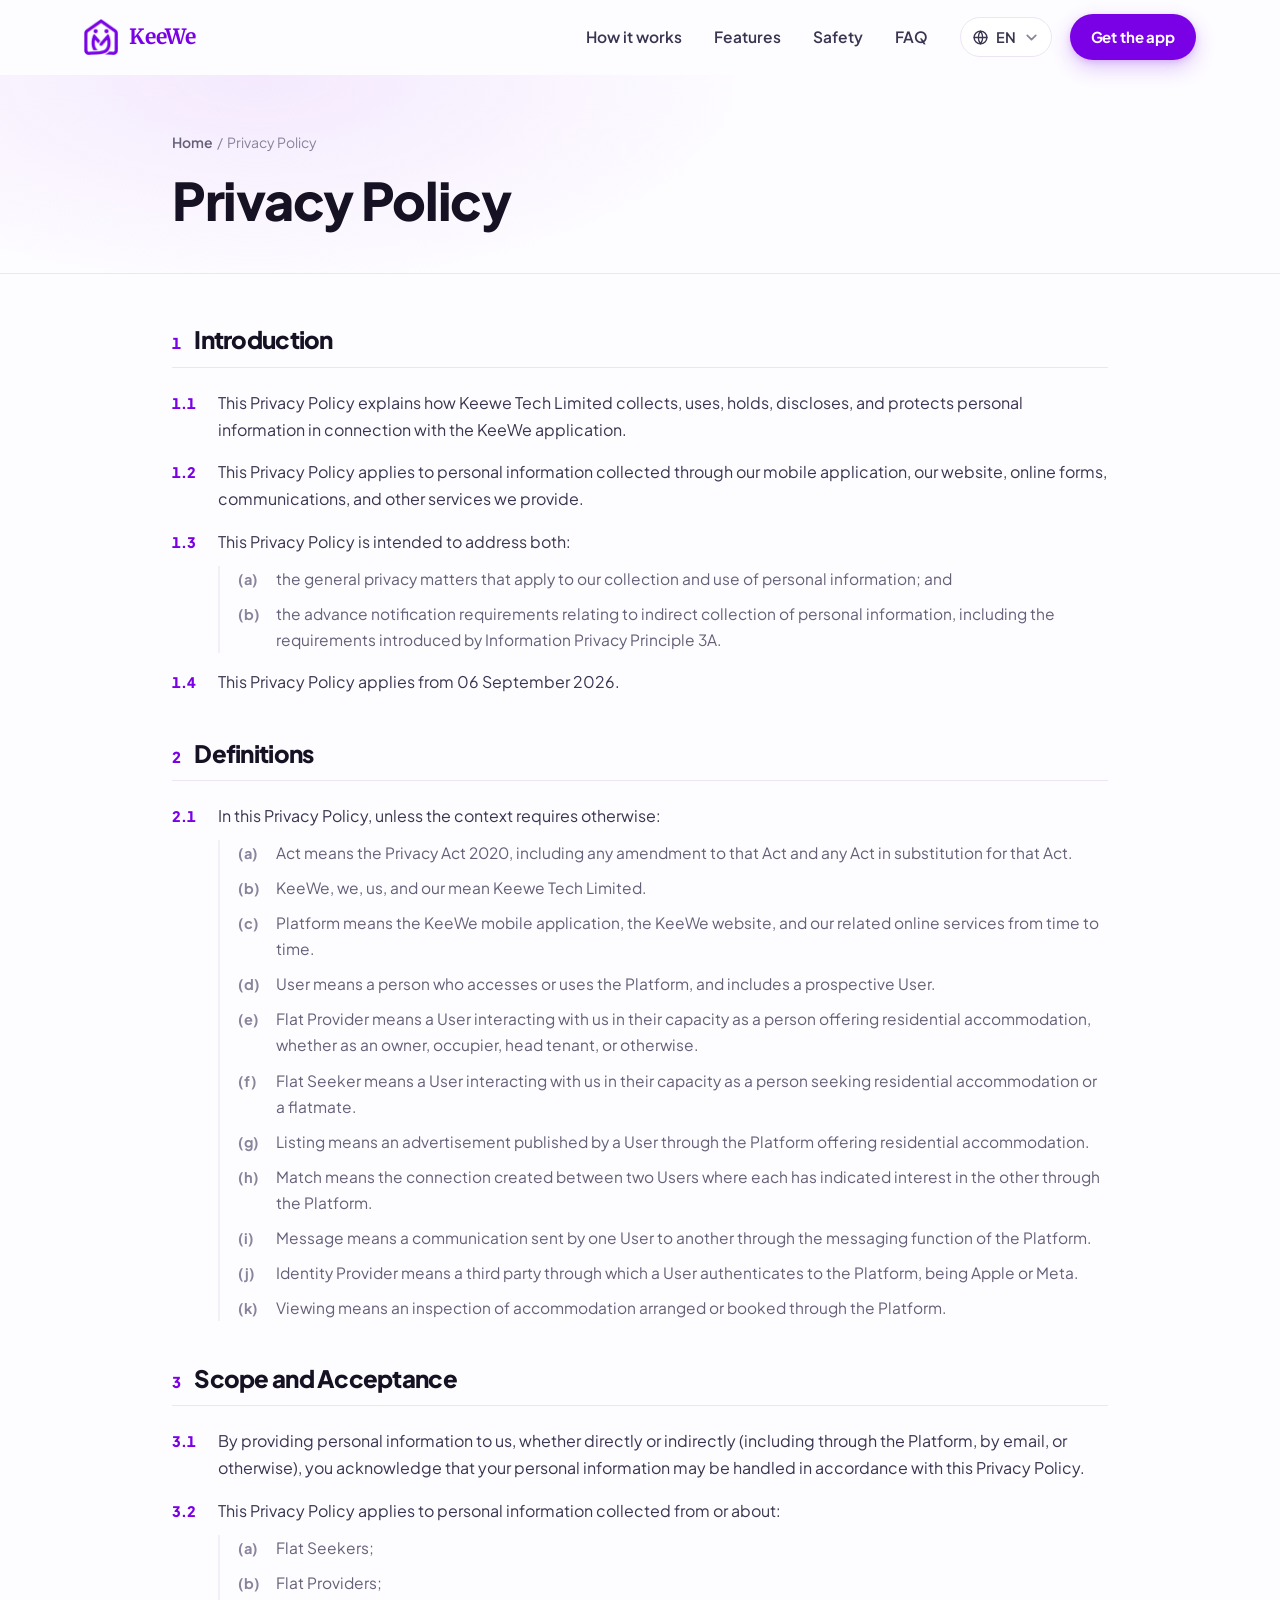
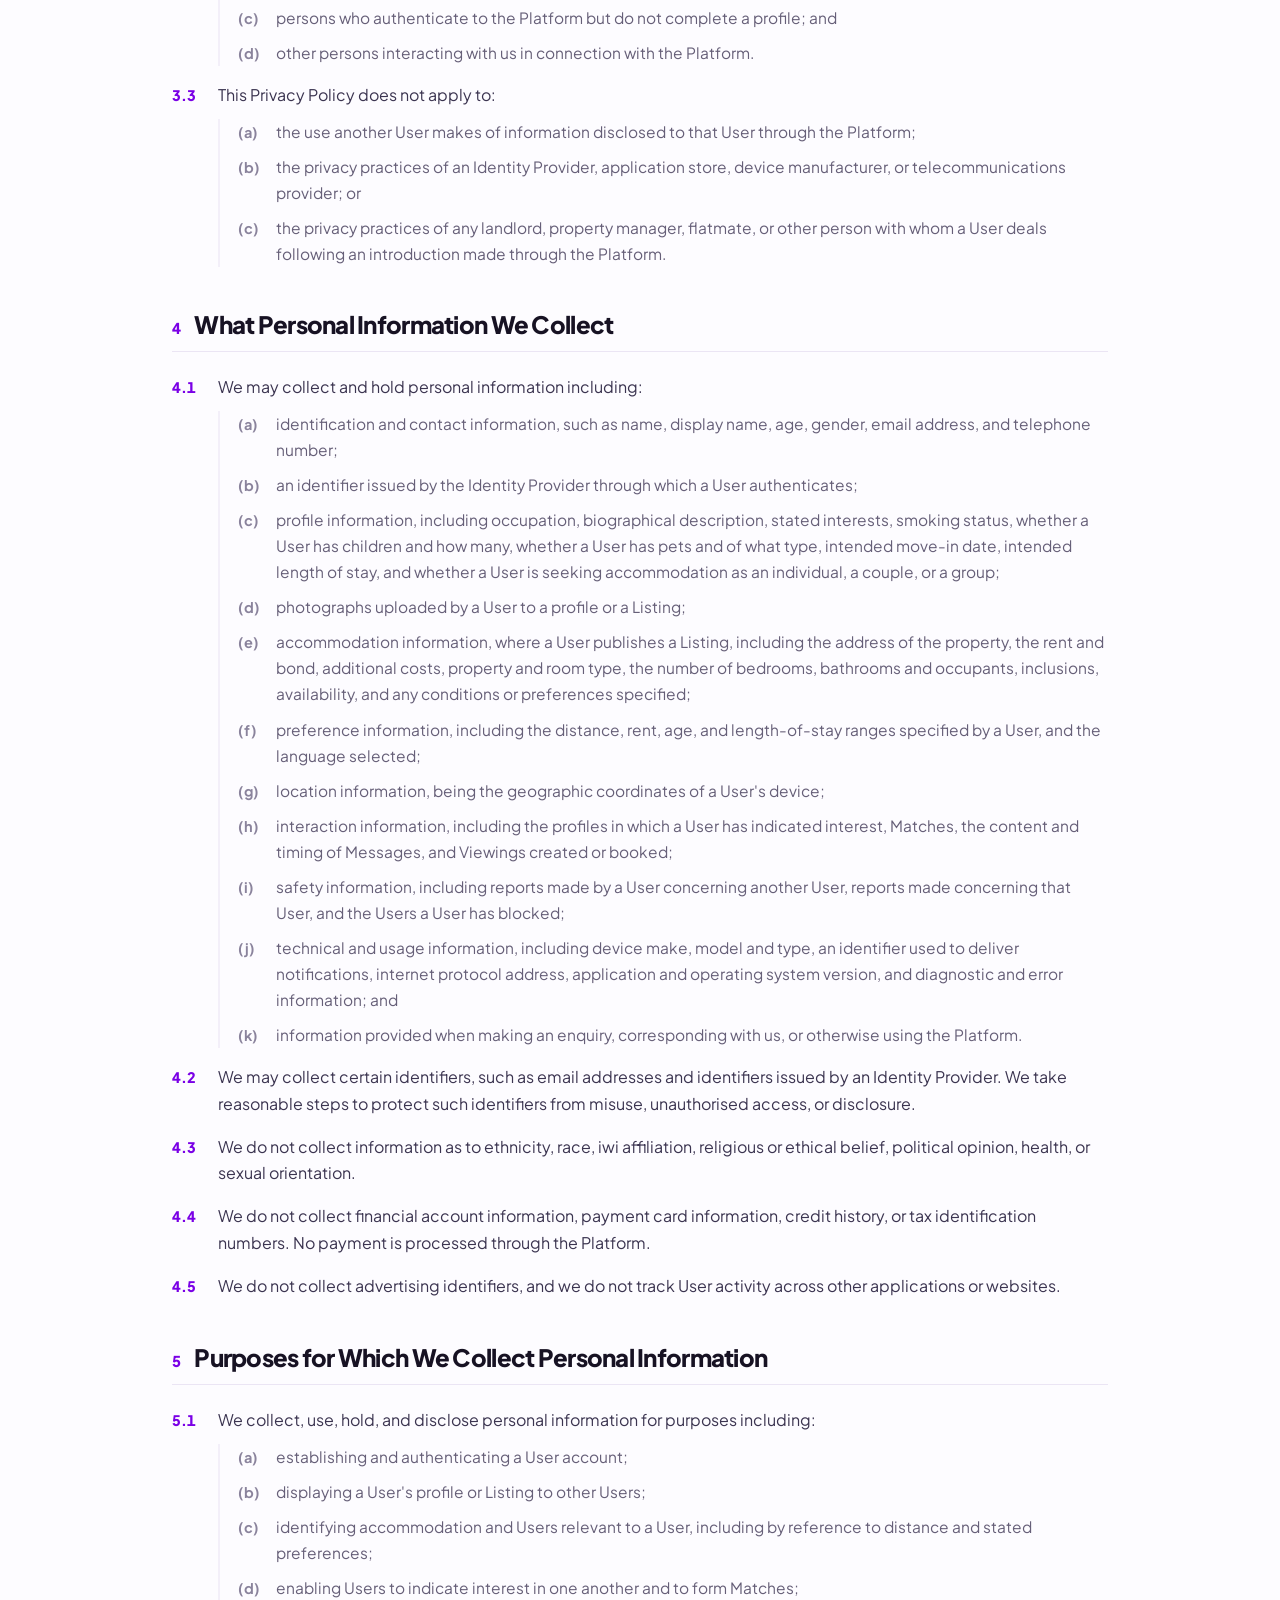
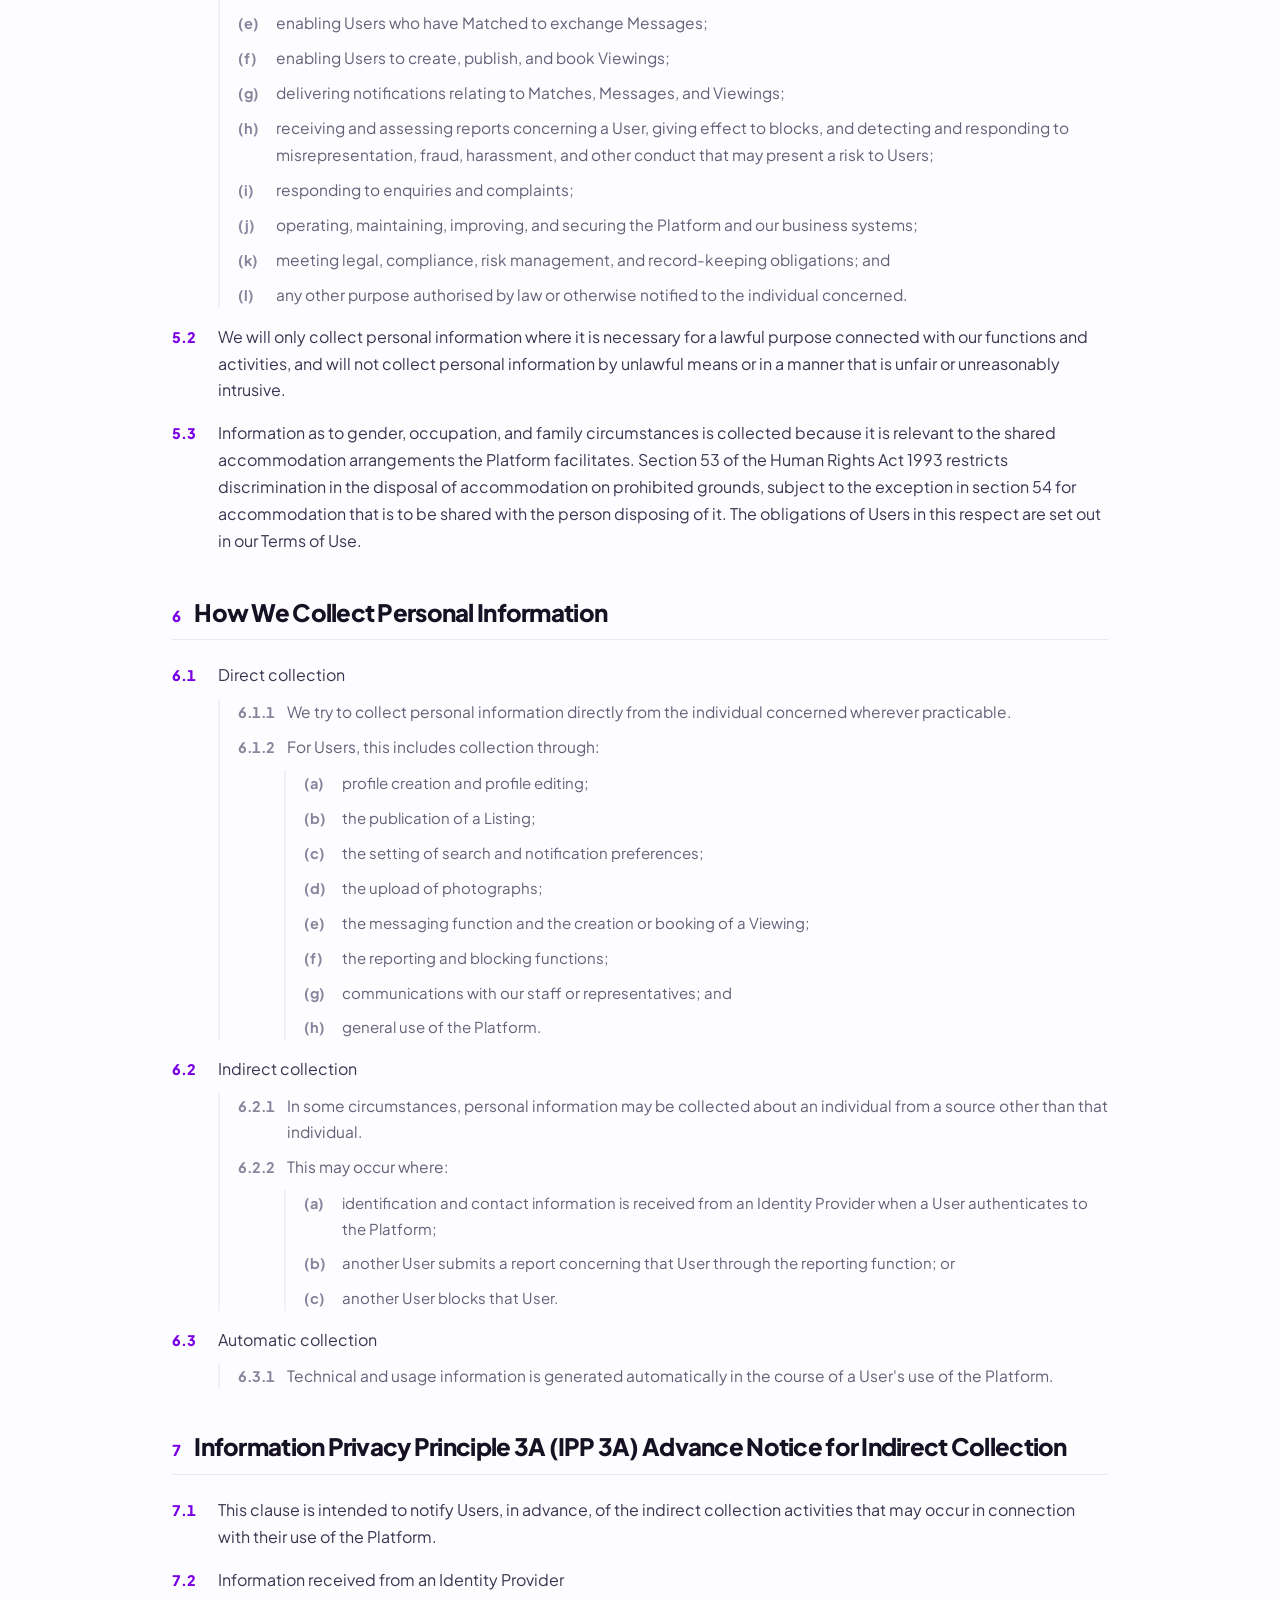
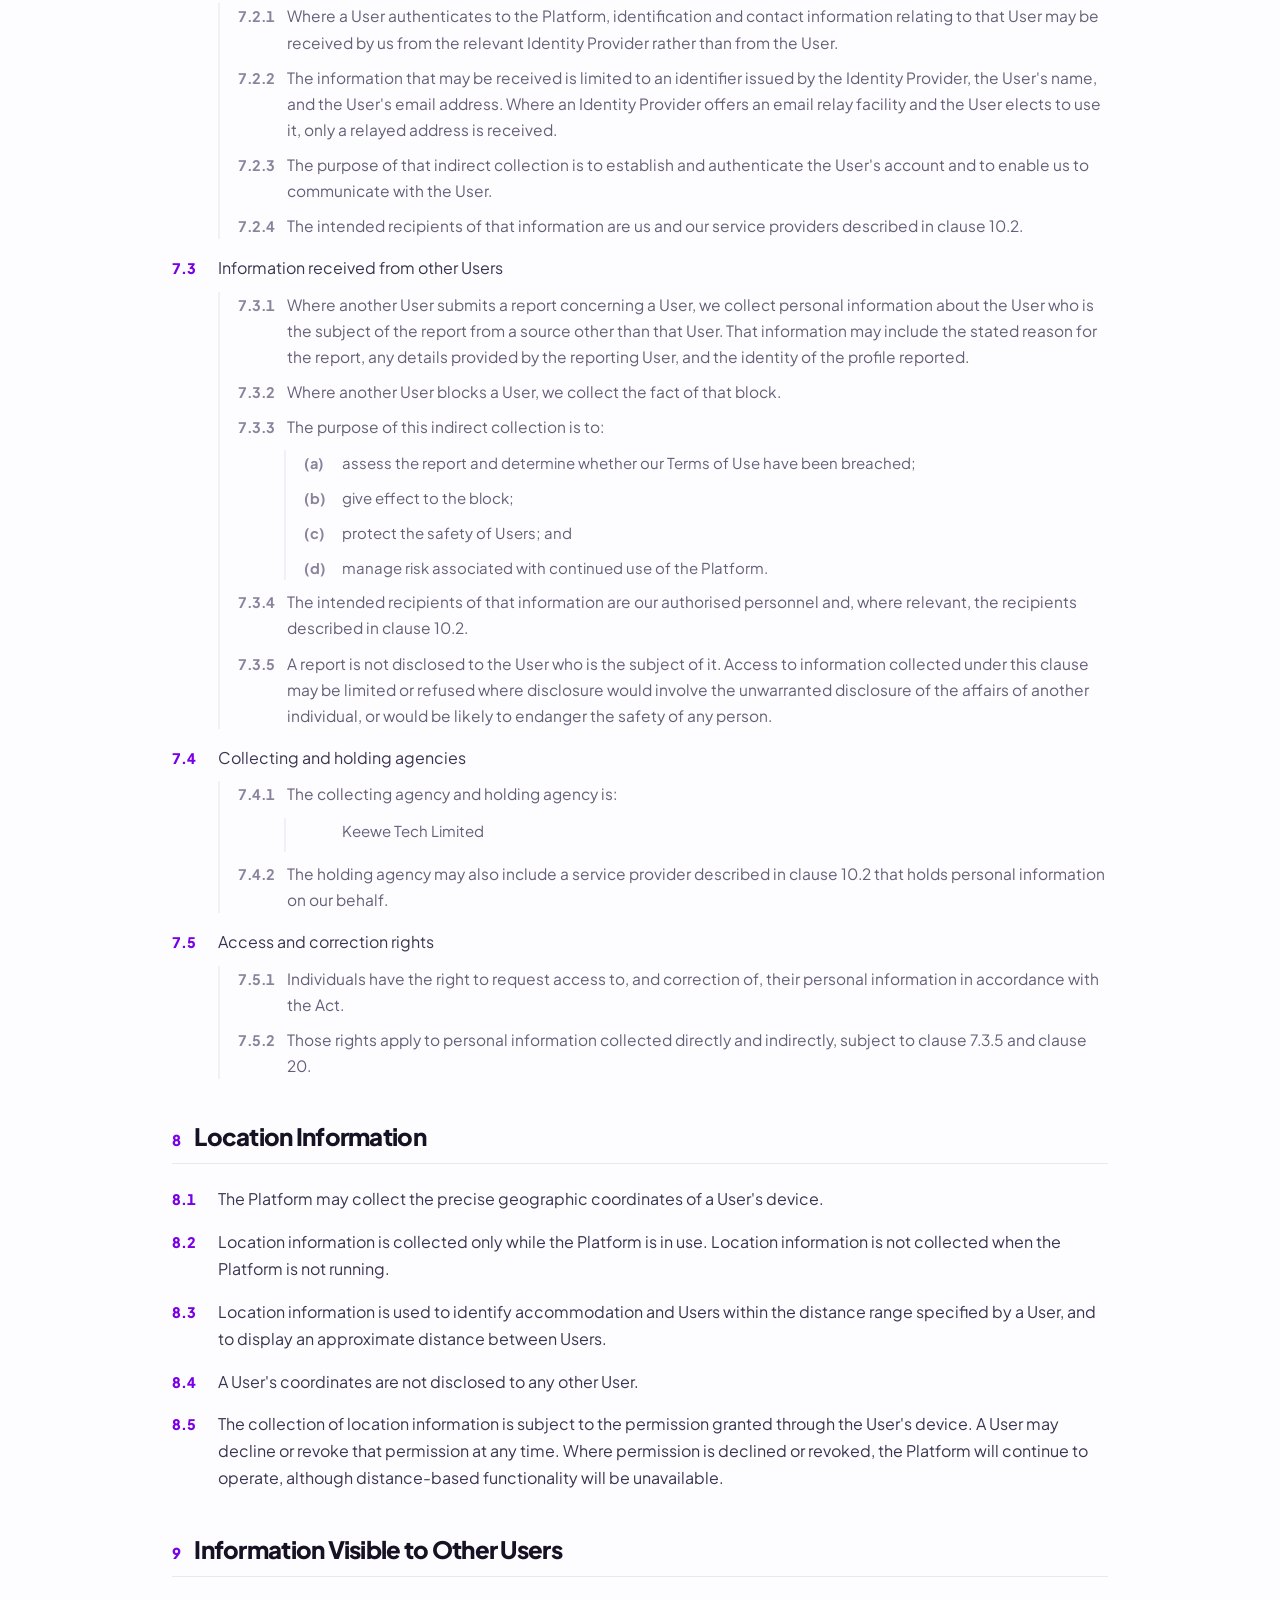
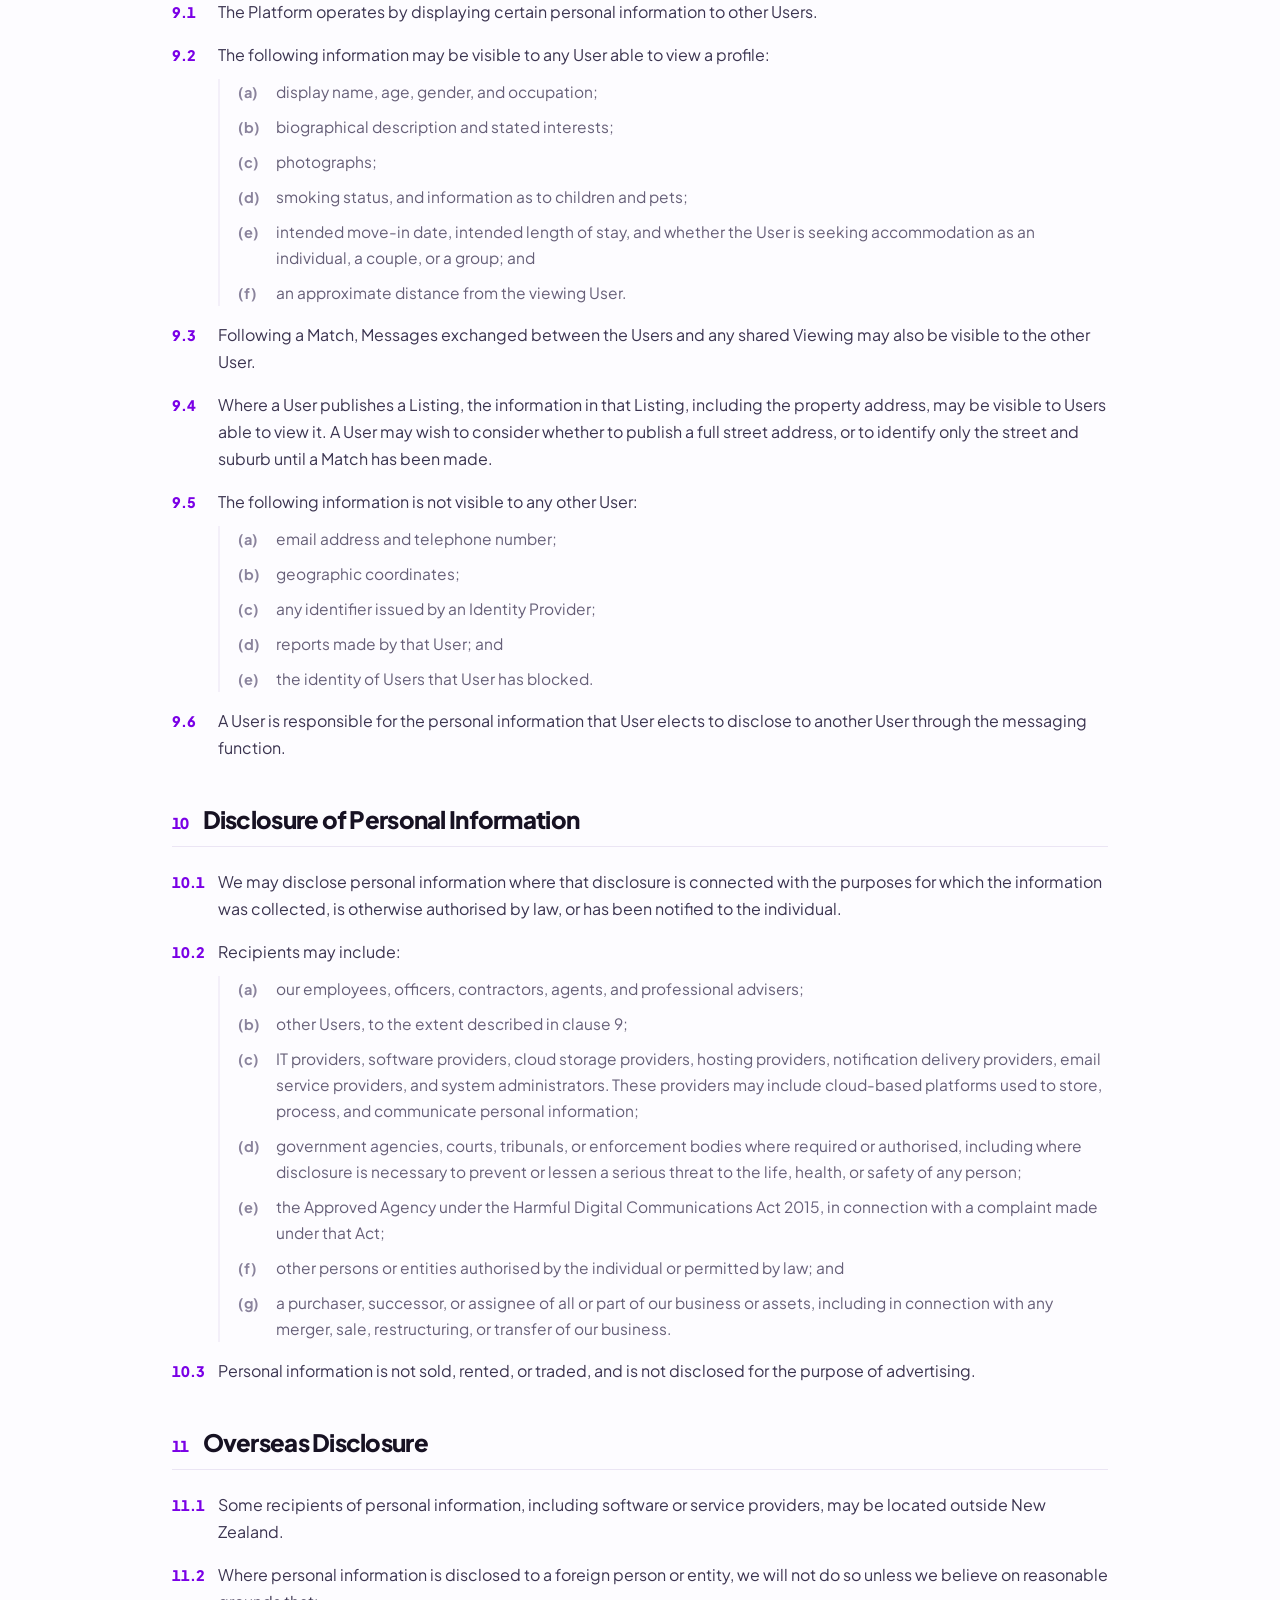
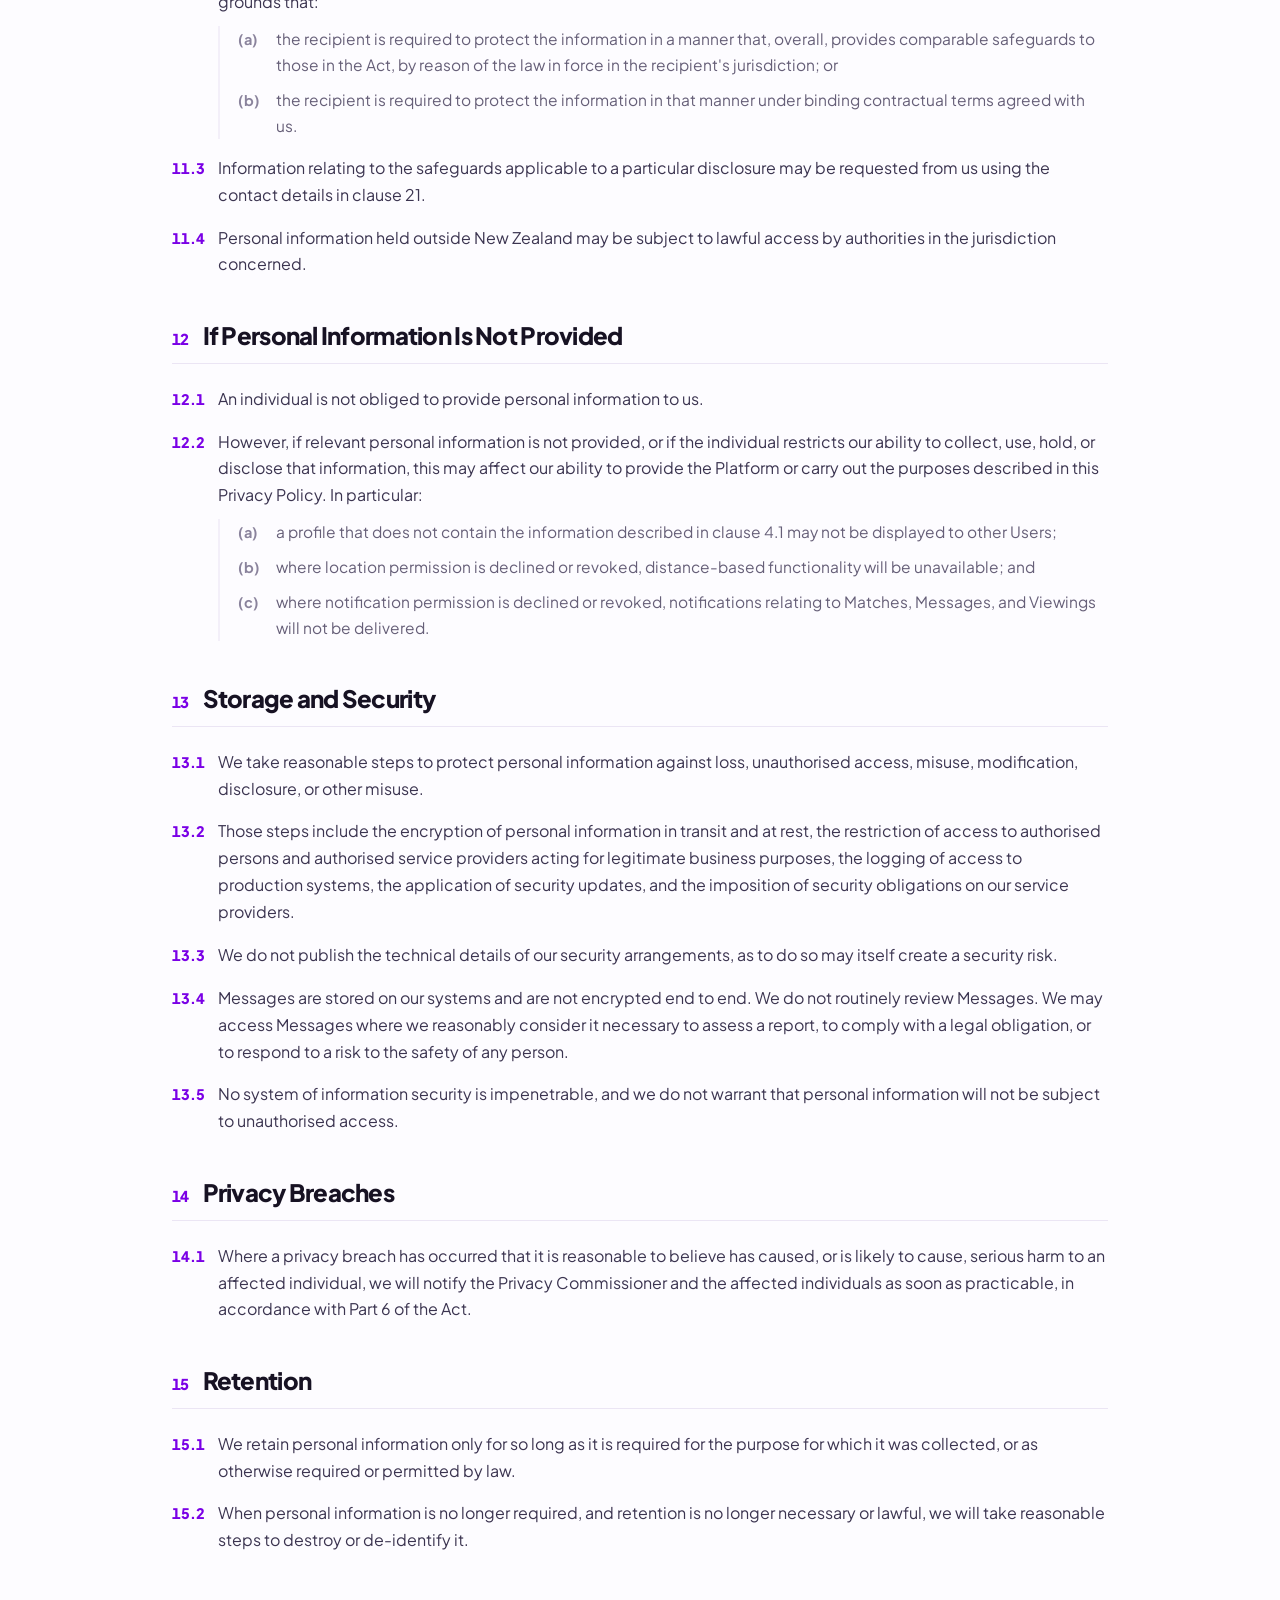
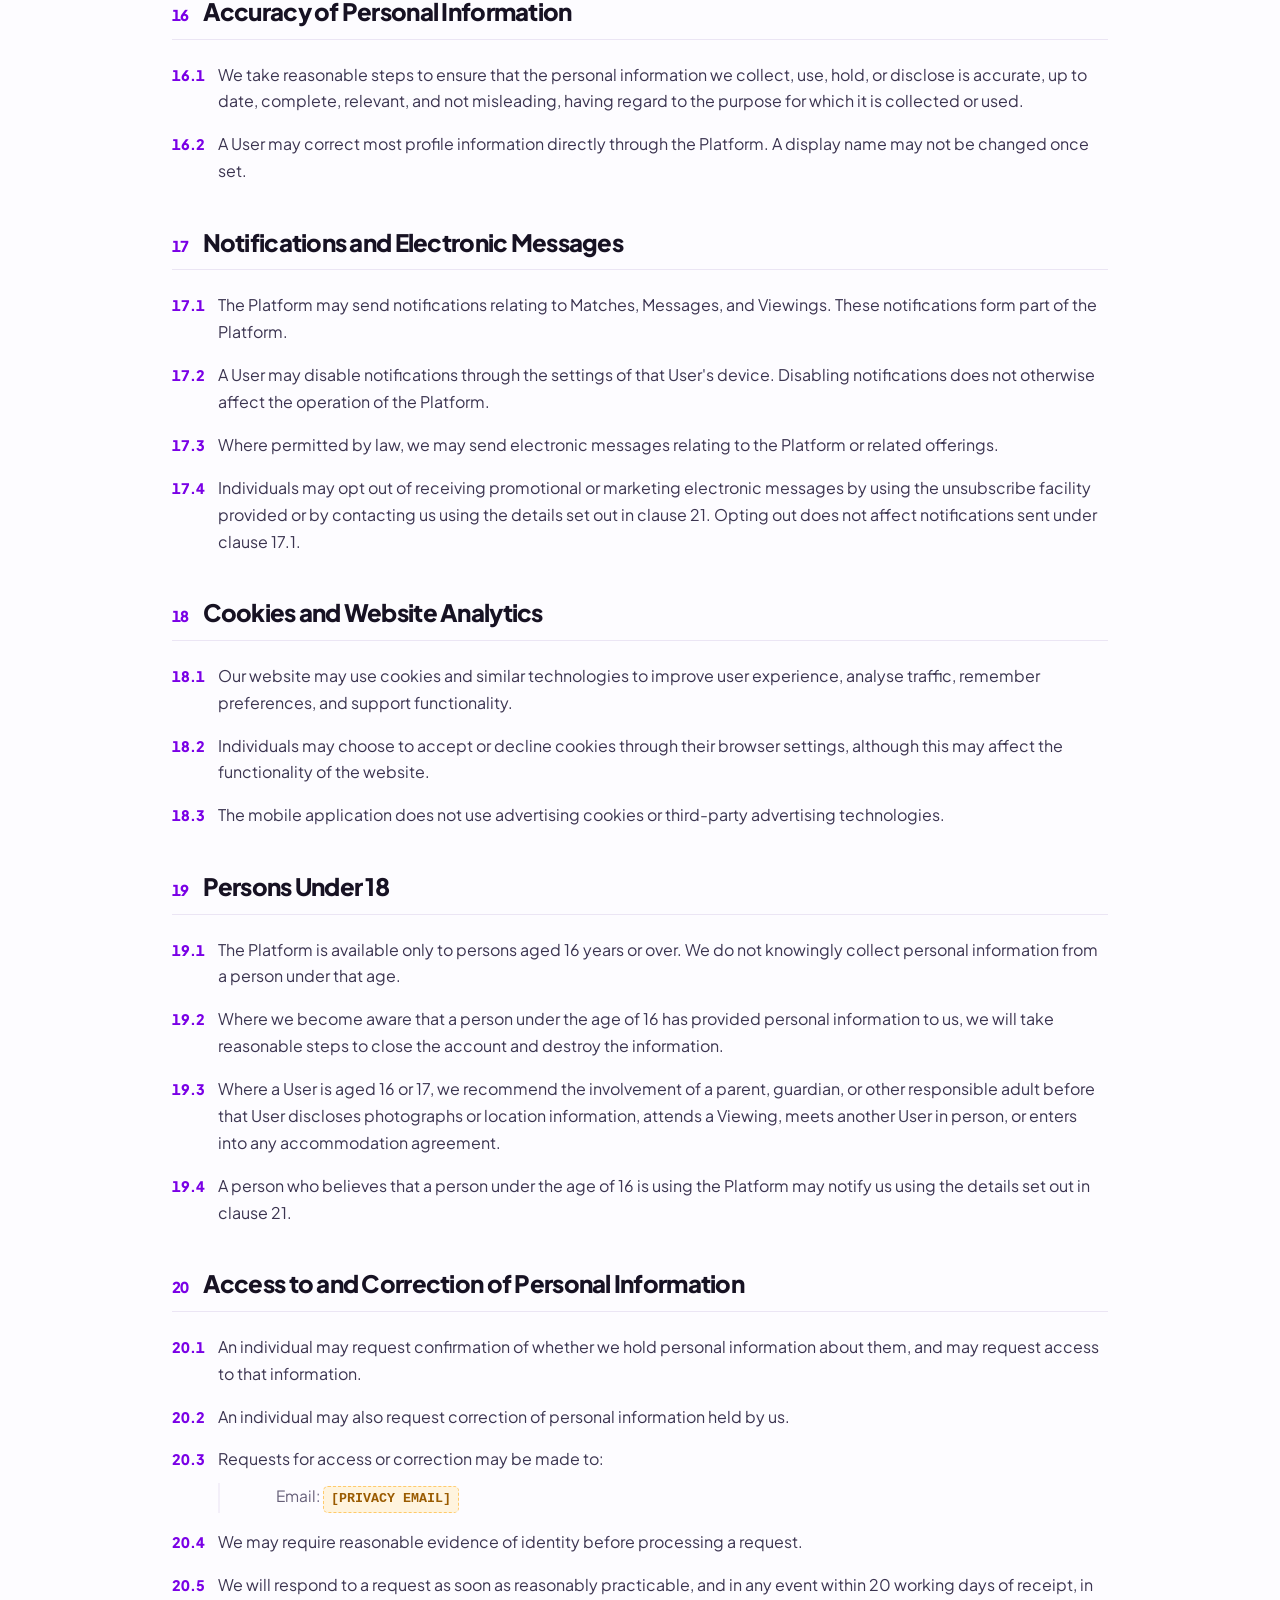
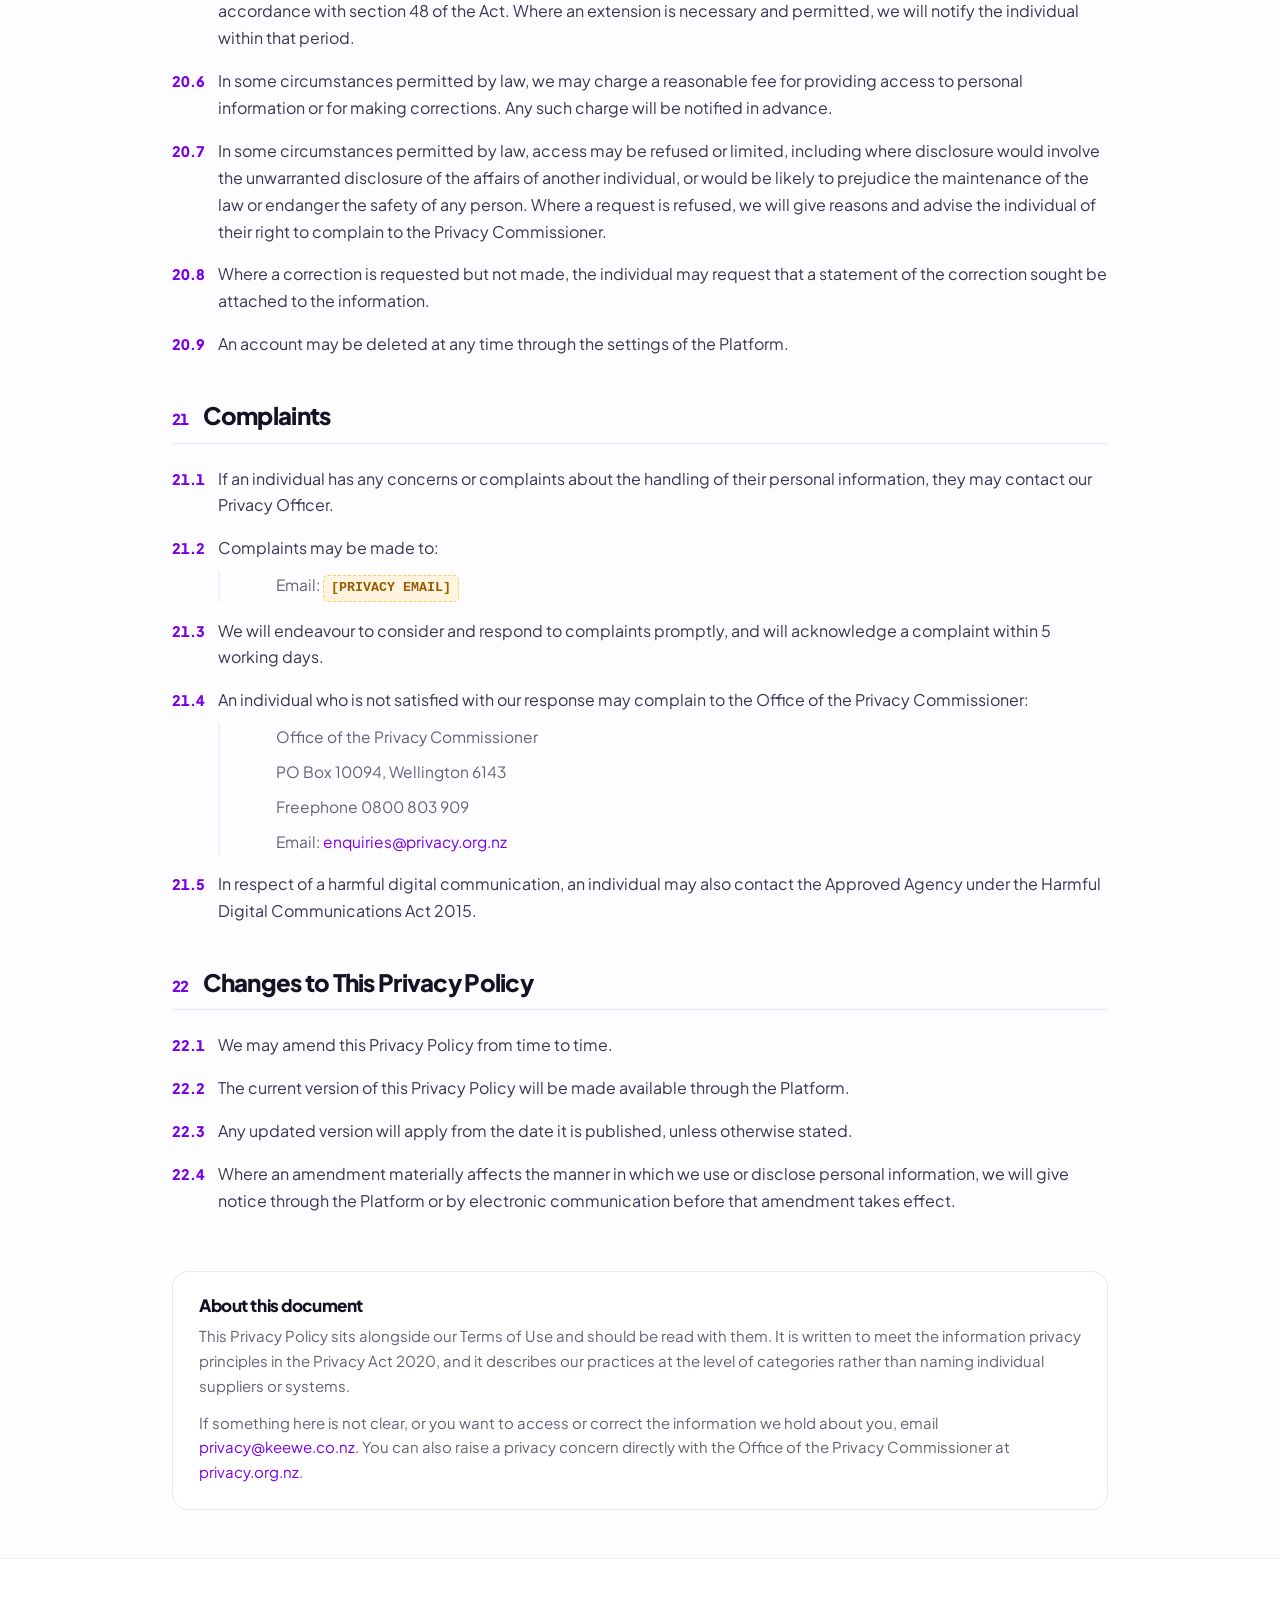
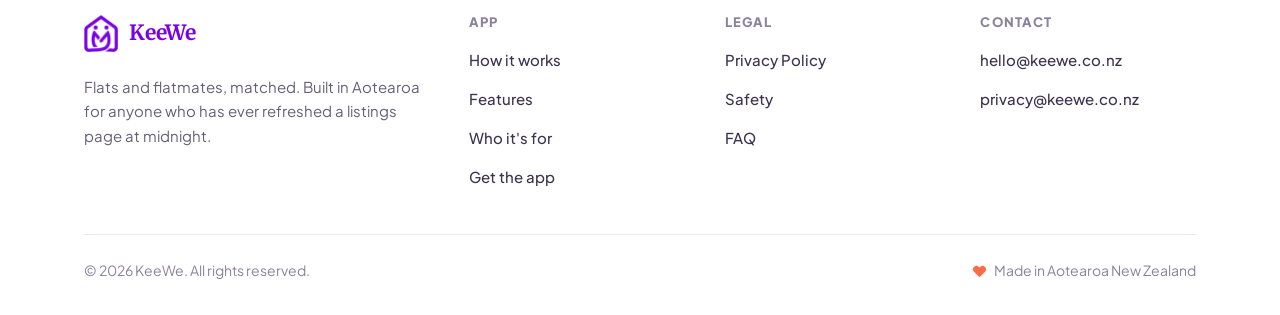
==== commit 7a0e7c21: "feat: lang support" ====
--- a/privacy-policy.html
+++ b/privacy-policy.html
@@ -4,8 +4,24 @@
 <head>
   <meta charset="UTF-8" />
   <meta name="viewport" content="width=device-width, initial-scale=1" />
-  <title>Privacy Policy — KeeWe</title>
-  <meta name="description"
+
+  <!-- Google Tag Manager container: GTM-NS9LC434 -->
+  <!-- Google Tag Manager -->
+  <script>
+    (function (w, d, s, l, i) {
+      w[l] = w[l] || [];
+      w[l].push({ 'gtm.start': new Date().getTime(), event: 'gtm.js' });
+      var f = d.getElementsByTagName(s)[0],
+        j = d.createElement(s),
+        dl = l != 'dataLayer' ? '&l=' + l : '';
+      j.async = true;
+      j.src = 'https://www.googletagmanager.com/gtm.js?id=' + i + dl;
+      f.parentNode.insertBefore(j, f);
+    })(window, document, 'script', 'dataLayer', 'GTM-NS9LC434');
+  </script>
+  <!-- End Google Tag Manager -->
+  <title data-i18n="meta.privacy.title">Privacy Policy — KeeWe</title>
+  <meta name="description" data-i18n-attr="content:meta.privacy.desc"
     content="How KeeWe collects, uses, holds, discloses and protects personal information, under the Privacy Act 2020." />
   <meta name="theme-color" content="#7a00e6" />
   <meta name="robots" content="index, follow" />
@@ -20,10 +36,31 @@
     href="https://fonts.googleapis.com/css2?family=Merriweather:wght@700&family=Plus+Jakarta+Sans:wght@400;500;600;700;800&display=swap"
     rel="stylesheet" />
   <link rel="stylesheet" href="./assets/site.css" />
+
+  <!-- language switching: assets/lang/<code>.js holds the translations -->
+  <script src="./assets/i18n.js"></script>
+
+  <link rel="alternate" hreflang="x-default" href="https://www.keewe.co.nz/privacy-policy.html" />
+  <link rel="alternate" hreflang="en" href="https://www.keewe.co.nz/privacy-policy.html" />
+  <link rel="alternate" hreflang="mi" href="https://www.keewe.co.nz/privacy-policy.html?lang=mi" />
+  <link rel="alternate" hreflang="zh" href="https://www.keewe.co.nz/privacy-policy.html?lang=cn" />
+  <link rel="alternate" hreflang="es" href="https://www.keewe.co.nz/privacy-policy.html?lang=es" />
+  <link rel="alternate" hreflang="ja" href="https://www.keewe.co.nz/privacy-policy.html?lang=ja" />
 </head>
 
 <body>
-  <a class="skip" href="#policy">Skip to the policy</a>
+  <!-- Google Tag Manager (noscript) -->
+  <noscript
+    ><iframe
+      src="https://www.googletagmanager.com/ns.html?id=GTM-NS9LC434"
+      height="0"
+      width="0"
+      style="display: none; visibility: hidden"
+    ></iframe
+  ></noscript>
+  <!-- End Google Tag Manager (noscript) -->
+
+  <a class="skip" href="#policy" data-i18n="skip.policy">Skip to the policy</a>
 
   <header class="site-header">
     <div class="wrap nav">
@@ -33,17 +70,17 @@
       </a>
 
       <ul class="nav-links">
-        <li><a href="./#how">How it works</a></li>
-        <li><a href="./#features">Features</a></li>
-        <li><a href="./#safety">Safety</a></li>
-        <li><a href="./#faq">FAQ</a></li>
+        <li><a href="./#how" data-i18n="nav.how">How it works</a></li>
+        <li><a href="./#features" data-i18n="nav.features">Features</a></li>
+        <li><a href="./#safety" data-i18n="nav.safety">Safety</a></li>
+        <li><a href="./#faq" data-i18n="nav.faq">FAQ</a></li>
       </ul>
 
       <div class="nav-cta">
-        <a class="btn btn-primary btn-sm" href="./#get-the-app">Get the app</a>
+        <a class="btn btn-primary btn-sm" href="./#get-the-app" data-i18n="nav.get_app">Get the app</a>
       </div>
 
-      <button class="burger" type="button" aria-label="Menu" aria-expanded="false">
+      <button class="burger" type="button" aria-label="Menu" data-i18n-attr="aria-label:nav.menu" aria-expanded="false">
         <span></span>
       </button>
     </div>
@@ -53,43 +90,43 @@
     <section class="legal-hero">
       <div class="wrap">
         <nav class="crumbs" aria-label="Breadcrumb">
-          <a href="./">Home</a> &nbsp;/&nbsp; Privacy Policy
+          <a href="./" data-i18n="crumbs.home">Home</a> &nbsp;/&nbsp; <span data-i18n="foot.privacy">Privacy Policy</span>
         </nav>
-        <h1>Privacy Policy</h1>
+        <h1 data-i18n="foot.privacy">Privacy Policy</h1>
       </div>
     </section>
 
     <div class="wrap legal-layout">
       <div class="legal-body" id="policy">
         <section id="s1">
-          <h2><span class="s-num">1</span>Introduction</h2>
+          <h2><span class="s-num">1</span><span data-i18n="pp.h1">Introduction</span></h2>
           <ul class="clauses">
             <li>
               <div class="cl"><span class="n">1.1</span>
-                <div class="t">This Privacy Policy explains how Keewe Tech Limited collects, uses, holds, discloses, and
+                <div class="t" data-i18n="pp.1.1">This Privacy Policy explains how Keewe Tech Limited collects, uses, holds, discloses, and
                   protects personal information in connection with the KeeWe application.</div>
               </div>
             </li>
             <li>
               <div class="cl"><span class="n">1.2</span>
-                <div class="t">This Privacy Policy applies to personal information collected through our mobile
+                <div class="t" data-i18n="pp.1.2">This Privacy Policy applies to personal information collected through our mobile
                   application, our website, online forms, communications, and other services we provide.</div>
               </div>
             </li>
             <li>
               <div class="cl"><span class="n">1.3</span>
-                <div class="t">This Privacy Policy is intended to address both:</div>
+                <div class="t" data-i18n="pp.1.3">This Privacy Policy is intended to address both:</div>
               </div>
               <ul>
                 <li>
                   <div class="cl"><span class="n">(a)</span>
-                    <div class="t">the general privacy matters that apply to our collection and use of personal
+                    <div class="t" data-i18n="pp.1.3.a">the general privacy matters that apply to our collection and use of personal
                       information; and</div>
                   </div>
                 </li>
                 <li>
                   <div class="cl"><span class="n">(b)</span>
-                    <div class="t">the advance notification requirements relating to indirect collection of personal
+                    <div class="t" data-i18n="pp.1.3.b">the advance notification requirements relating to indirect collection of personal
                       information, including the requirements introduced by Information Privacy Principle 3A.</div>
                   </div>
                 </li>
@@ -97,82 +134,82 @@
             </li>
             <li>
               <div class="cl"><span class="n">1.4</span>
-                <div class="t">This Privacy Policy applies from 06 September 2026.</div>
+                <div class="t" data-i18n="pp.1.4">This Privacy Policy applies from 06 September 2026.</div>
               </div>
             </li>
           </ul>
         </section>
 
         <section id="s2">
-          <h2><span class="s-num">2</span>Definitions</h2>
+          <h2><span class="s-num">2</span><span data-i18n="pp.h2">Definitions</span></h2>
           <ul class="clauses">
             <li>
               <div class="cl"><span class="n">2.1</span>
-                <div class="t">In this Privacy Policy, unless the context requires otherwise:</div>
+                <div class="t" data-i18n="pp.2.1">In this Privacy Policy, unless the context requires otherwise:</div>
               </div>
               <ul>
                 <li>
                   <div class="cl"><span class="n">(a)</span>
-                    <div class="t">Act means the Privacy Act 2020, including any amendment to that Act and any Act in
+                    <div class="t" data-i18n="pp.2.1.a">Act means the Privacy Act 2020, including any amendment to that Act and any Act in
                       substitution for that Act.</div>
                   </div>
                 </li>
                 <li>
                   <div class="cl"><span class="n">(b)</span>
-                    <div class="t">KeeWe, we, us, and our mean Keewe Tech Limited.</div>
+                    <div class="t" data-i18n="pp.2.1.b">KeeWe, we, us, and our mean Keewe Tech Limited.</div>
                   </div>
                 </li>
                 <li>
                   <div class="cl"><span class="n">(c)</span>
-                    <div class="t">Platform means the KeeWe mobile application, the KeeWe website, and our related
+                    <div class="t" data-i18n="pp.2.1.c">Platform means the KeeWe mobile application, the KeeWe website, and our related
                       online services from time to time.</div>
                   </div>
                 </li>
                 <li>
                   <div class="cl"><span class="n">(d)</span>
-                    <div class="t">User means a person who accesses or uses the Platform, and includes a prospective
+                    <div class="t" data-i18n="pp.2.1.d">User means a person who accesses or uses the Platform, and includes a prospective
                       User.</div>
                   </div>
                 </li>
                 <li>
                   <div class="cl"><span class="n">(e)</span>
-                    <div class="t">Flat Provider means a User interacting with us in their capacity as a person offering
+                    <div class="t" data-i18n="pp.2.1.e">Flat Provider means a User interacting with us in their capacity as a person offering
                       residential accommodation, whether as an owner, occupier, head tenant, or otherwise.</div>
                   </div>
                 </li>
                 <li>
                   <div class="cl"><span class="n">(f)</span>
-                    <div class="t">Flat Seeker means a User interacting with us in their capacity as a person seeking
+                    <div class="t" data-i18n="pp.2.1.f">Flat Seeker means a User interacting with us in their capacity as a person seeking
                       residential accommodation or a flatmate.</div>
                   </div>
                 </li>
                 <li>
                   <div class="cl"><span class="n">(g)</span>
-                    <div class="t">Listing means an advertisement published by a User through the Platform offering
+                    <div class="t" data-i18n="pp.2.1.g">Listing means an advertisement published by a User through the Platform offering
                       residential accommodation.</div>
                   </div>
                 </li>
                 <li>
                   <div class="cl"><span class="n">(h)</span>
-                    <div class="t">Match means the connection created between two Users where each has indicated
+                    <div class="t" data-i18n="pp.2.1.h">Match means the connection created between two Users where each has indicated
                       interest in the other through the Platform.</div>
                   </div>
                 </li>
                 <li>
                   <div class="cl"><span class="n">(i)</span>
-                    <div class="t">Message means a communication sent by one User to another through the messaging
+                    <div class="t" data-i18n="pp.2.1.i">Message means a communication sent by one User to another through the messaging
                       function of the Platform.</div>
                   </div>
                 </li>
                 <li>
                   <div class="cl"><span class="n">(j)</span>
-                    <div class="t">Identity Provider means a third party through which a User authenticates to the
+                    <div class="t" data-i18n="pp.2.1.j">Identity Provider means a third party through which a User authenticates to the
                       Platform, being Apple or Meta.</div>
                   </div>
                 </li>
                 <li>
                   <div class="cl"><span class="n">(k)</span>
-                    <div class="t">Viewing means an inspection of accommodation arranged or booked through the Platform.
+                    <div class="t" data-i18n="pp.2.1.k">Viewing means an inspection of accommodation arranged or booked through the Platform.
                     </div>
                   </div>
                 </li>
@@ -182,62 +219,62 @@
         </section>
 
         <section id="s3">
-          <h2><span class="s-num">3</span>Scope and Acceptance</h2>
+          <h2><span class="s-num">3</span><span data-i18n="pp.h3">Scope and Acceptance</span></h2>
           <ul class="clauses">
             <li>
               <div class="cl"><span class="n">3.1</span>
-                <div class="t">By providing personal information to us, whether directly or indirectly (including
+                <div class="t" data-i18n="pp.3.1">By providing personal information to us, whether directly or indirectly (including
                   through the Platform, by email, or otherwise), you acknowledge that your personal information may be
                   handled in accordance with this Privacy Policy.</div>
               </div>
             </li>
             <li>
               <div class="cl"><span class="n">3.2</span>
-                <div class="t">This Privacy Policy applies to personal information collected from or about:</div>
+                <div class="t" data-i18n="pp.3.2">This Privacy Policy applies to personal information collected from or about:</div>
               </div>
               <ul>
                 <li>
                   <div class="cl"><span class="n">(a)</span>
-                    <div class="t">Flat Seekers;</div>
+                    <div class="t" data-i18n="pp.3.2.a">Flat Seekers;</div>
                   </div>
                 </li>
                 <li>
                   <div class="cl"><span class="n">(b)</span>
-                    <div class="t">Flat Providers;</div>
+                    <div class="t" data-i18n="pp.3.2.b">Flat Providers;</div>
                   </div>
                 </li>
                 <li>
                   <div class="cl"><span class="n">(c)</span>
-                    <div class="t">persons who authenticate to the Platform but do not complete a profile; and</div>
+                    <div class="t" data-i18n="pp.3.2.c">persons who authenticate to the Platform but do not complete a profile; and</div>
                   </div>
                 </li>
                 <li>
                   <div class="cl"><span class="n">(d)</span>
-                    <div class="t">other persons interacting with us in connection with the Platform.</div>
+                    <div class="t" data-i18n="pp.3.2.d">other persons interacting with us in connection with the Platform.</div>
                   </div>
                 </li>
               </ul>
             </li>
             <li>
               <div class="cl"><span class="n">3.3</span>
-                <div class="t">This Privacy Policy does not apply to:</div>
+                <div class="t" data-i18n="pp.3.3">This Privacy Policy does not apply to:</div>
               </div>
               <ul>
                 <li>
                   <div class="cl"><span class="n">(a)</span>
-                    <div class="t">the use another User makes of information disclosed to that User through the
+                    <div class="t" data-i18n="pp.3.3.a">the use another User makes of information disclosed to that User through the
                       Platform;</div>
                   </div>
                 </li>
                 <li>
                   <div class="cl"><span class="n">(b)</span>
-                    <div class="t">the privacy practices of an Identity Provider, application store, device
+                    <div class="t" data-i18n="pp.3.3.b">the privacy practices of an Identity Provider, application store, device
                       manufacturer, or telecommunications provider; or</div>
                   </div>
                 </li>
                 <li>
                   <div class="cl"><span class="n">(c)</span>
-                    <div class="t">the privacy practices of any landlord, property manager, flatmate, or other person
+                    <div class="t" data-i18n="pp.3.3.c">the privacy practices of any landlord, property manager, flatmate, or other person
                       with whom a User deals following an introduction made through the Platform.</div>
                   </div>
                 </li>
@@ -247,28 +284,28 @@
         </section>
 
         <section id="s4">
-          <h2><span class="s-num">4</span>What Personal Information We Collect</h2>
+          <h2><span class="s-num">4</span><span data-i18n="pp.h4">What Personal Information We Collect</span></h2>
           <ul class="clauses">
             <li>
               <div class="cl"><span class="n">4.1</span>
-                <div class="t">We may collect and hold personal information including:</div>
+                <div class="t" data-i18n="pp.4.1">We may collect and hold personal information including:</div>
               </div>
               <ul>
                 <li>
                   <div class="cl"><span class="n">(a)</span>
-                    <div class="t">identification and contact information, such as name, display name, age, gender,
+                    <div class="t" data-i18n="pp.4.1.a">identification and contact information, such as name, display name, age, gender,
                       email address, and telephone number;</div>
                   </div>
                 </li>
                 <li>
                   <div class="cl"><span class="n">(b)</span>
-                    <div class="t">an identifier issued by the Identity Provider through which a User authenticates;
+                    <div class="t" data-i18n="pp.4.1.b">an identifier issued by the Identity Provider through which a User authenticates;
                     </div>
                   </div>
                 </li>
                 <li>
                   <div class="cl"><span class="n">(c)</span>
-                    <div class="t">profile information, including occupation, biographical description, stated
+                    <div class="t" data-i18n="pp.4.1.c">profile information, including occupation, biographical description, stated
                       interests, smoking status, whether a User has children and how many, whether a User has pets and
                       of what type, intended move-in date, intended length of stay, and whether a User is seeking
                       accommodation as an individual, a couple, or a group;</div>
@@ -276,12 +313,12 @@
                 </li>
                 <li>
                   <div class="cl"><span class="n">(d)</span>
-                    <div class="t">photographs uploaded by a User to a profile or a Listing;</div>
+                    <div class="t" data-i18n="pp.4.1.d">photographs uploaded by a User to a profile or a Listing;</div>
                   </div>
                 </li>
                 <li>
                   <div class="cl"><span class="n">(e)</span>
-                    <div class="t">accommodation information, where a User publishes a Listing, including the address of
+                    <div class="t" data-i18n="pp.4.1.e">accommodation information, where a User publishes a Listing, including the address of
                       the property, the rent and bond, additional costs, property and room type, the number of bedrooms,
                       bathrooms and occupants, inclusions, availability, and any conditions or preferences specified;
                     </div>
@@ -289,37 +326,37 @@
                 </li>
                 <li>
                   <div class="cl"><span class="n">(f)</span>
-                    <div class="t">preference information, including the distance, rent, age, and length-of-stay ranges
+                    <div class="t" data-i18n="pp.4.1.f">preference information, including the distance, rent, age, and length-of-stay ranges
                       specified by a User, and the language selected;</div>
                   </div>
                 </li>
                 <li>
                   <div class="cl"><span class="n">(g)</span>
-                    <div class="t">location information, being the geographic coordinates of a User&#x27;s device;</div>
+                    <div class="t" data-i18n="pp.4.1.g">location information, being the geographic coordinates of a User&#x27;s device;</div>
                   </div>
                 </li>
                 <li>
                   <div class="cl"><span class="n">(h)</span>
-                    <div class="t">interaction information, including the profiles in which a User has indicated
+                    <div class="t" data-i18n="pp.4.1.h">interaction information, including the profiles in which a User has indicated
                       interest, Matches, the content and timing of Messages, and Viewings created or booked;</div>
                   </div>
                 </li>
                 <li>
                   <div class="cl"><span class="n">(i)</span>
-                    <div class="t">safety information, including reports made by a User concerning another User, reports
+                    <div class="t" data-i18n="pp.4.1.i">safety information, including reports made by a User concerning another User, reports
                       made concerning that User, and the Users a User has blocked;</div>
                   </div>
                 </li>
                 <li>
                   <div class="cl"><span class="n">(j)</span>
-                    <div class="t">technical and usage information, including device make, model and type, an identifier
+                    <div class="t" data-i18n="pp.4.1.j">technical and usage information, including device make, model and type, an identifier
                       used to deliver notifications, internet protocol address, application and operating system
                       version, and diagnostic and error information; and</div>
                   </div>
                 </li>
                 <li>
                   <div class="cl"><span class="n">(k)</span>
-                    <div class="t">information provided when making an enquiry, corresponding with us, or otherwise
+                    <div class="t" data-i18n="pp.4.1.k">information provided when making an enquiry, corresponding with us, or otherwise
                       using the Platform.</div>
                   </div>
                 </li>
@@ -327,26 +364,26 @@
             </li>
             <li>
               <div class="cl"><span class="n">4.2</span>
-                <div class="t">We may collect certain identifiers, such as email addresses and identifiers issued by an
+                <div class="t" data-i18n="pp.4.2">We may collect certain identifiers, such as email addresses and identifiers issued by an
                   Identity Provider. We take reasonable steps to protect such identifiers from misuse, unauthorised
                   access, or disclosure.</div>
               </div>
             </li>
             <li>
               <div class="cl"><span class="n">4.3</span>
-                <div class="t">We do not collect information as to ethnicity, race, iwi affiliation, religious or
+                <div class="t" data-i18n="pp.4.3">We do not collect information as to ethnicity, race, iwi affiliation, religious or
                   ethical belief, political opinion, health, or sexual orientation.</div>
               </div>
             </li>
             <li>
               <div class="cl"><span class="n">4.4</span>
-                <div class="t">We do not collect financial account information, payment card information, credit
+                <div class="t" data-i18n="pp.4.4">We do not collect financial account information, payment card information, credit
                   history, or tax identification numbers. No payment is processed through the Platform.</div>
               </div>
             </li>
             <li>
               <div class="cl"><span class="n">4.5</span>
-                <div class="t">We do not collect advertising identifiers, and we do not track User activity across other
+                <div class="t" data-i18n="pp.4.5">We do not collect advertising identifiers, and we do not track User activity across other
                   applications or websites.</div>
               </div>
             </li>
@@ -354,75 +391,75 @@
         </section>
 
         <section id="s5">
-          <h2><span class="s-num">5</span>Purposes for Which We Collect Personal Information</h2>
+          <h2><span class="s-num">5</span><span data-i18n="pp.h5">Purposes for Which We Collect Personal Information</span></h2>
           <ul class="clauses">
             <li>
               <div class="cl"><span class="n">5.1</span>
-                <div class="t">We collect, use, hold, and disclose personal information for purposes including:</div>
+                <div class="t" data-i18n="pp.5.1">We collect, use, hold, and disclose personal information for purposes including:</div>
               </div>
               <ul>
                 <li>
                   <div class="cl"><span class="n">(a)</span>
-                    <div class="t">establishing and authenticating a User account;</div>
+                    <div class="t" data-i18n="pp.5.1.a">establishing and authenticating a User account;</div>
                   </div>
                 </li>
                 <li>
                   <div class="cl"><span class="n">(b)</span>
-                    <div class="t">displaying a User&#x27;s profile or Listing to other Users;</div>
+                    <div class="t" data-i18n="pp.5.1.b">displaying a User&#x27;s profile or Listing to other Users;</div>
                   </div>
                 </li>
                 <li>
                   <div class="cl"><span class="n">(c)</span>
-                    <div class="t">identifying accommodation and Users relevant to a User, including by reference to
+                    <div class="t" data-i18n="pp.5.1.c">identifying accommodation and Users relevant to a User, including by reference to
                       distance and stated preferences;</div>
                   </div>
                 </li>
                 <li>
                   <div class="cl"><span class="n">(d)</span>
-                    <div class="t">enabling Users to indicate interest in one another and to form Matches;</div>
+                    <div class="t" data-i18n="pp.5.1.d">enabling Users to indicate interest in one another and to form Matches;</div>
                   </div>
                 </li>
                 <li>
                   <div class="cl"><span class="n">(e)</span>
-                    <div class="t">enabling Users who have Matched to exchange Messages;</div>
+                    <div class="t" data-i18n="pp.5.1.e">enabling Users who have Matched to exchange Messages;</div>
                   </div>
                 </li>
                 <li>
                   <div class="cl"><span class="n">(f)</span>
-                    <div class="t">enabling Users to create, publish, and book Viewings;</div>
+                    <div class="t" data-i18n="pp.5.1.f">enabling Users to create, publish, and book Viewings;</div>
                   </div>
                 </li>
                 <li>
                   <div class="cl"><span class="n">(g)</span>
-                    <div class="t">delivering notifications relating to Matches, Messages, and Viewings;</div>
+                    <div class="t" data-i18n="pp.5.1.g">delivering notifications relating to Matches, Messages, and Viewings;</div>
                   </div>
                 </li>
                 <li>
                   <div class="cl"><span class="n">(h)</span>
-                    <div class="t">receiving and assessing reports concerning a User, giving effect to blocks, and
+                    <div class="t" data-i18n="pp.5.1.h">receiving and assessing reports concerning a User, giving effect to blocks, and
                       detecting and responding to misrepresentation, fraud, harassment, and other conduct that may
                       present a risk to Users;</div>
                   </div>
                 </li>
                 <li>
                   <div class="cl"><span class="n">(i)</span>
-                    <div class="t">responding to enquiries and complaints;</div>
+                    <div class="t" data-i18n="pp.5.1.i">responding to enquiries and complaints;</div>
                   </div>
                 </li>
                 <li>
                   <div class="cl"><span class="n">(j)</span>
-                    <div class="t">operating, maintaining, improving, and securing the Platform and our business
+                    <div class="t" data-i18n="pp.5.1.j">operating, maintaining, improving, and securing the Platform and our business
                       systems;</div>
                   </div>
                 </li>
                 <li>
                   <div class="cl"><span class="n">(k)</span>
-                    <div class="t">meeting legal, compliance, risk management, and record-keeping obligations; and</div>
+                    <div class="t" data-i18n="pp.5.1.k">meeting legal, compliance, risk management, and record-keeping obligations; and</div>
                   </div>
                 </li>
                 <li>
                   <div class="cl"><span class="n">(l)</span>
-                    <div class="t">any other purpose authorised by law or otherwise notified to the individual
+                    <div class="t" data-i18n="pp.5.1.l">any other purpose authorised by law or otherwise notified to the individual
                       concerned.</div>
                   </div>
                 </li>
@@ -430,14 +467,14 @@
             </li>
             <li>
               <div class="cl"><span class="n">5.2</span>
-                <div class="t">We will only collect personal information where it is necessary for a lawful purpose
+                <div class="t" data-i18n="pp.5.2">We will only collect personal information where it is necessary for a lawful purpose
                   connected with our functions and activities, and will not collect personal information by unlawful
                   means or in a manner that is unfair or unreasonably intrusive.</div>
               </div>
             </li>
             <li>
               <div class="cl"><span class="n">5.3</span>
-                <div class="t">Information as to gender, occupation, and family circumstances is collected because it is
+                <div class="t" data-i18n="pp.5.3">Information as to gender, occupation, and family circumstances is collected because it is
                   relevant to the shared accommodation arrangements the Platform facilitates. Section 53 of the Human
                   Rights Act 1993 restricts discrimination in the disposal of accommodation on prohibited grounds,
                   subject to the exception in section 54 for accommodation that is to be shared with the person
@@ -448,62 +485,62 @@
         </section>
 
         <section id="s6">
-          <h2><span class="s-num">6</span>How We Collect Personal Information</h2>
+          <h2><span class="s-num">6</span><span data-i18n="pp.h6">How We Collect Personal Information</span></h2>
           <ul class="clauses">
             <li>
               <div class="cl"><span class="n">6.1</span>
-                <div class="t">Direct collection</div>
+                <div class="t" data-i18n="pp.6.1">Direct collection</div>
               </div>
               <ul>
                 <li>
                   <div class="cl"><span class="n">6.1.1</span>
-                    <div class="t">We try to collect personal information directly from the individual concerned
+                    <div class="t" data-i18n="pp.6.1.1">We try to collect personal information directly from the individual concerned
                       wherever practicable.</div>
                   </div>
                 </li>
                 <li>
                   <div class="cl"><span class="n">6.1.2</span>
-                    <div class="t">For Users, this includes collection through:</div>
+                    <div class="t" data-i18n="pp.6.1.2">For Users, this includes collection through:</div>
                   </div>
                   <ul>
                     <li>
                       <div class="cl"><span class="n">(a)</span>
-                        <div class="t">profile creation and profile editing;</div>
+                        <div class="t" data-i18n="pp.6.1.2.a">profile creation and profile editing;</div>
                       </div>
                     </li>
                     <li>
                       <div class="cl"><span class="n">(b)</span>
-                        <div class="t">the publication of a Listing;</div>
+                        <div class="t" data-i18n="pp.6.1.2.b">the publication of a Listing;</div>
                       </div>
                     </li>
                     <li>
                       <div class="cl"><span class="n">(c)</span>
-                        <div class="t">the setting of search and notification preferences;</div>
+                        <div class="t" data-i18n="pp.6.1.2.c">the setting of search and notification preferences;</div>
                       </div>
                     </li>
                     <li>
                       <div class="cl"><span class="n">(d)</span>
-                        <div class="t">the upload of photographs;</div>
+                        <div class="t" data-i18n="pp.6.1.2.d">the upload of photographs;</div>
                       </div>
                     </li>
                     <li>
                       <div class="cl"><span class="n">(e)</span>
-                        <div class="t">the messaging function and the creation or booking of a Viewing;</div>
+                        <div class="t" data-i18n="pp.6.1.2.e">the messaging function and the creation or booking of a Viewing;</div>
                       </div>
                     </li>
                     <li>
                       <div class="cl"><span class="n">(f)</span>
-                        <div class="t">the reporting and blocking functions;</div>
+                        <div class="t" data-i18n="pp.6.1.2.f">the reporting and blocking functions;</div>
                       </div>
                     </li>
                     <li>
                       <div class="cl"><span class="n">(g)</span>
-                        <div class="t">communications with our staff or representatives; and</div>
+                        <div class="t" data-i18n="pp.6.1.2.g">communications with our staff or representatives; and</div>
                       </div>
                     </li>
                     <li>
                       <div class="cl"><span class="n">(h)</span>
-                        <div class="t">general use of the Platform.</div>
+                        <div class="t" data-i18n="pp.6.1.2.h">general use of the Platform.</div>
                       </div>
                     </li>
                   </ul>
@@ -512,35 +549,35 @@
             </li>
             <li>
               <div class="cl"><span class="n">6.2</span>
-                <div class="t">Indirect collection</div>
+                <div class="t" data-i18n="pp.6.2">Indirect collection</div>
               </div>
               <ul>
                 <li>
                   <div class="cl"><span class="n">6.2.1</span>
-                    <div class="t">In some circumstances, personal information may be collected about an individual from
+                    <div class="t" data-i18n="pp.6.2.1">In some circumstances, personal information may be collected about an individual from
                       a source other than that individual.</div>
                   </div>
                 </li>
                 <li>
                   <div class="cl"><span class="n">6.2.2</span>
-                    <div class="t">This may occur where:</div>
+                    <div class="t" data-i18n="pp.6.2.2">This may occur where:</div>
                   </div>
                   <ul>
                     <li>
                       <div class="cl"><span class="n">(a)</span>
-                        <div class="t">identification and contact information is received from an Identity Provider when
+                        <div class="t" data-i18n="pp.6.2.2.a">identification and contact information is received from an Identity Provider when
                           a User authenticates to the Platform;</div>
                       </div>
                     </li>
                     <li>
                       <div class="cl"><span class="n">(b)</span>
-                        <div class="t">another User submits a report concerning that User through the reporting
+                        <div class="t" data-i18n="pp.6.2.2.b">another User submits a report concerning that User through the reporting
                           function; or</div>
                       </div>
                     </li>
                     <li>
                       <div class="cl"><span class="n">(c)</span>
-                        <div class="t">another User blocks that User.</div>
+                        <div class="t" data-i18n="pp.6.2.2.c">another User blocks that User.</div>
                       </div>
                     </li>
                   </ul>
@@ -549,12 +586,12 @@
             </li>
             <li>
               <div class="cl"><span class="n">6.3</span>
-                <div class="t">Automatic collection</div>
+                <div class="t" data-i18n="pp.6.3">Automatic collection</div>
               </div>
               <ul>
                 <li>
                   <div class="cl"><span class="n">6.3.1</span>
-                    <div class="t">Technical and usage information is generated automatically in the course of a
+                    <div class="t" data-i18n="pp.6.3.1">Technical and usage information is generated automatically in the course of a
                       User&#x27;s use of the Platform.</div>
                   </div>
                 </li>
@@ -564,30 +601,30 @@
         </section>
 
         <section id="s7">
-          <h2><span class="s-num">7</span>Information Privacy Principle 3A (IPP 3A) Advance Notice for Indirect
-            Collection</h2>
+          <h2><span class="s-num">7</span><span data-i18n="pp.h7">Information Privacy Principle 3A (IPP 3A) Advance Notice for Indirect
+            Collection</span></h2>
           <ul class="clauses">
             <li>
               <div class="cl"><span class="n">7.1</span>
-                <div class="t">This clause is intended to notify Users, in advance, of the indirect collection
+                <div class="t" data-i18n="pp.7.1">This clause is intended to notify Users, in advance, of the indirect collection
                   activities that may occur in connection with their use of the Platform.</div>
               </div>
             </li>
             <li>
               <div class="cl"><span class="n">7.2</span>
-                <div class="t">Information received from an Identity Provider</div>
+                <div class="t" data-i18n="pp.7.2">Information received from an Identity Provider</div>
               </div>
               <ul>
                 <li>
                   <div class="cl"><span class="n">7.2.1</span>
-                    <div class="t">Where a User authenticates to the Platform, identification and contact information
+                    <div class="t" data-i18n="pp.7.2.1">Where a User authenticates to the Platform, identification and contact information
                       relating to that User may be received by us from the relevant Identity Provider rather than from
                       the User.</div>
                   </div>
                 </li>
                 <li>
                   <div class="cl"><span class="n">7.2.2</span>
-                    <div class="t">The information that may be received is limited to an identifier issued by the
+                    <div class="t" data-i18n="pp.7.2.2">The information that may be received is limited to an identifier issued by the
                       Identity Provider, the User&#x27;s name, and the User&#x27;s email address. Where an Identity
                       Provider offers an email relay facility and the User elects to use it, only a relayed address is
                       received.</div>
@@ -595,13 +632,13 @@
                 </li>
                 <li>
                   <div class="cl"><span class="n">7.2.3</span>
-                    <div class="t">The purpose of that indirect collection is to establish and authenticate the
+                    <div class="t" data-i18n="pp.7.2.3">The purpose of that indirect collection is to establish and authenticate the
                       User&#x27;s account and to enable us to communicate with the User.</div>
                   </div>
                 </li>
                 <li>
                   <div class="cl"><span class="n">7.2.4</span>
-                    <div class="t">The intended recipients of that information are us and our service providers
+                    <div class="t" data-i18n="pp.7.2.4">The intended recipients of that information are us and our service providers
                       described in clause 10.2.</div>
                   </div>
                 </li>
@@ -609,12 +646,12 @@
             </li>
             <li>
               <div class="cl"><span class="n">7.3</span>
-                <div class="t">Information received from other Users</div>
+                <div class="t" data-i18n="pp.7.3">Information received from other Users</div>
               </div>
               <ul>
                 <li>
                   <div class="cl"><span class="n">7.3.1</span>
-                    <div class="t">Where another User submits a report concerning a User, we collect personal
+                    <div class="t" data-i18n="pp.7.3.1">Where another User submits a report concerning a User, we collect personal
                       information about the User who is the subject of the report from a source other than that User.
                       That information may include the stated reason for the report, any details provided by the
                       reporting User, and the identity of the profile reported.</div>
@@ -622,46 +659,46 @@
                 </li>
                 <li>
                   <div class="cl"><span class="n">7.3.2</span>
-                    <div class="t">Where another User blocks a User, we collect the fact of that block.</div>
+                    <div class="t" data-i18n="pp.7.3.2">Where another User blocks a User, we collect the fact of that block.</div>
                   </div>
                 </li>
                 <li>
                   <div class="cl"><span class="n">7.3.3</span>
-                    <div class="t">The purpose of this indirect collection is to:</div>
+                    <div class="t" data-i18n="pp.7.3.3">The purpose of this indirect collection is to:</div>
                   </div>
                   <ul>
                     <li>
                       <div class="cl"><span class="n">(a)</span>
-                        <div class="t">assess the report and determine whether our Terms of Use have been breached;
+                        <div class="t" data-i18n="pp.7.3.3.a">assess the report and determine whether our Terms of Use have been breached;
                         </div>
                       </div>
                     </li>
                     <li>
                       <div class="cl"><span class="n">(b)</span>
-                        <div class="t">give effect to the block;</div>
+                        <div class="t" data-i18n="pp.7.3.3.b">give effect to the block;</div>
                       </div>
                     </li>
                     <li>
                       <div class="cl"><span class="n">(c)</span>
-                        <div class="t">protect the safety of Users; and</div>
+                        <div class="t" data-i18n="pp.7.3.3.c">protect the safety of Users; and</div>
                       </div>
                     </li>
                     <li>
                       <div class="cl"><span class="n">(d)</span>
-                        <div class="t">manage risk associated with continued use of the Platform.</div>
+                        <div class="t" data-i18n="pp.7.3.3.d">manage risk associated with continued use of the Platform.</div>
                       </div>
                     </li>
                   </ul>
                 </li>
                 <li>
                   <div class="cl"><span class="n">7.3.4</span>
-                    <div class="t">The intended recipients of that information are our authorised personnel and, where
+                    <div class="t" data-i18n="pp.7.3.4">The intended recipients of that information are our authorised personnel and, where
                       relevant, the recipients described in clause 10.2.</div>
                   </div>
                 </li>
                 <li>
                   <div class="cl"><span class="n">7.3.5</span>
-                    <div class="t">A report is not disclosed to the User who is the subject of it. Access to information
+                    <div class="t" data-i18n="pp.7.3.5">A report is not disclosed to the User who is the subject of it. Access to information
                       collected under this clause may be limited or refused where disclosure would involve the
                       unwarranted disclosure of the affairs of another individual, or would be likely to endanger the
                       safety of any person.</div>
@@ -671,12 +708,12 @@
             </li>
             <li>
               <div class="cl"><span class="n">7.4</span>
-                <div class="t">Collecting and holding agencies</div>
+                <div class="t" data-i18n="pp.7.4">Collecting and holding agencies</div>
               </div>
               <ul>
                 <li>
                   <div class="cl"><span class="n">7.4.1</span>
-                    <div class="t">The collecting agency and holding agency is:</div>
+                    <div class="t" data-i18n="pp.7.4.1">The collecting agency and holding agency is:</div>
                   </div>
                   <ul>
                     <li>
@@ -693,7 +730,7 @@
                 </li>
                 <li>
                   <div class="cl"><span class="n">7.4.2</span>
-                    <div class="t">The holding agency may also include a service provider described in clause 10.2 that
+                    <div class="t" data-i18n="pp.7.4.2">The holding agency may also include a service provider described in clause 10.2 that
                       holds personal information on our behalf.</div>
                   </div>
                 </li>
@@ -701,18 +738,18 @@
             </li>
             <li>
               <div class="cl"><span class="n">7.5</span>
-                <div class="t">Access and correction rights</div>
+                <div class="t" data-i18n="pp.7.5">Access and correction rights</div>
               </div>
               <ul>
                 <li>
                   <div class="cl"><span class="n">7.5.1</span>
-                    <div class="t">Individuals have the right to request access to, and correction of, their personal
+                    <div class="t" data-i18n="pp.7.5.1">Individuals have the right to request access to, and correction of, their personal
                       information in accordance with the Act.</div>
                   </div>
                 </li>
                 <li>
                   <div class="cl"><span class="n">7.5.2</span>
-                    <div class="t">Those rights apply to personal information collected directly and indirectly, subject
+                    <div class="t" data-i18n="pp.7.5.2">Those rights apply to personal information collected directly and indirectly, subject
                       to clause 7.3.5 and clause 20.</div>
                   </div>
                 </li>
@@ -722,34 +759,34 @@
         </section>
 
         <section id="s8">
-          <h2><span class="s-num">8</span>Location Information</h2>
+          <h2><span class="s-num">8</span><span data-i18n="pp.h8">Location Information</span></h2>
           <ul class="clauses">
             <li>
               <div class="cl"><span class="n">8.1</span>
-                <div class="t">The Platform may collect the precise geographic coordinates of a User&#x27;s device.
+                <div class="t" data-i18n="pp.8.1">The Platform may collect the precise geographic coordinates of a User&#x27;s device.
                 </div>
               </div>
             </li>
             <li>
               <div class="cl"><span class="n">8.2</span>
-                <div class="t">Location information is collected only while the Platform is in use. Location information
+                <div class="t" data-i18n="pp.8.2">Location information is collected only while the Platform is in use. Location information
                   is not collected when the Platform is not running.</div>
               </div>
             </li>
             <li>
               <div class="cl"><span class="n">8.3</span>
-                <div class="t">Location information is used to identify accommodation and Users within the distance
+                <div class="t" data-i18n="pp.8.3">Location information is used to identify accommodation and Users within the distance
                   range specified by a User, and to display an approximate distance between Users.</div>
               </div>
             </li>
             <li>
               <div class="cl"><span class="n">8.4</span>
-                <div class="t">A User&#x27;s coordinates are not disclosed to any other User.</div>
+                <div class="t" data-i18n="pp.8.4">A User&#x27;s coordinates are not disclosed to any other User.</div>
               </div>
             </li>
             <li>
               <div class="cl"><span class="n">8.5</span>
-                <div class="t">The collection of location information is subject to the permission granted through the
+                <div class="t" data-i18n="pp.8.5">The collection of location information is subject to the permission granted through the
                   User&#x27;s device. A User may decline or revoke that permission at any time. Where permission is
                   declined or revoked, the Platform will continue to operate, although distance-based functionality will
                   be unavailable.</div>
@@ -759,99 +796,99 @@
         </section>
 
         <section id="s9">
-          <h2><span class="s-num">9</span>Information Visible to Other Users</h2>
+          <h2><span class="s-num">9</span><span data-i18n="pp.h9">Information Visible to Other Users</span></h2>
           <ul class="clauses">
             <li>
               <div class="cl"><span class="n">9.1</span>
-                <div class="t">The Platform operates by displaying certain personal information to other Users.</div>
+                <div class="t" data-i18n="pp.9.1">The Platform operates by displaying certain personal information to other Users.</div>
               </div>
             </li>
             <li>
               <div class="cl"><span class="n">9.2</span>
-                <div class="t">The following information may be visible to any User able to view a profile:</div>
+                <div class="t" data-i18n="pp.9.2">The following information may be visible to any User able to view a profile:</div>
               </div>
               <ul>
                 <li>
                   <div class="cl"><span class="n">(a)</span>
-                    <div class="t">display name, age, gender, and occupation;</div>
+                    <div class="t" data-i18n="pp.9.2.a">display name, age, gender, and occupation;</div>
                   </div>
                 </li>
                 <li>
                   <div class="cl"><span class="n">(b)</span>
-                    <div class="t">biographical description and stated interests;</div>
+                    <div class="t" data-i18n="pp.9.2.b">biographical description and stated interests;</div>
                   </div>
                 </li>
                 <li>
                   <div class="cl"><span class="n">(c)</span>
-                    <div class="t">photographs;</div>
+                    <div class="t" data-i18n="pp.9.2.c">photographs;</div>
                   </div>
                 </li>
                 <li>
                   <div class="cl"><span class="n">(d)</span>
-                    <div class="t">smoking status, and information as to children and pets;</div>
+                    <div class="t" data-i18n="pp.9.2.d">smoking status, and information as to children and pets;</div>
                   </div>
                 </li>
                 <li>
                   <div class="cl"><span class="n">(e)</span>
-                    <div class="t">intended move-in date, intended length of stay, and whether the User is seeking
+                    <div class="t" data-i18n="pp.9.2.e">intended move-in date, intended length of stay, and whether the User is seeking
                       accommodation as an individual, a couple, or a group; and</div>
                   </div>
                 </li>
                 <li>
                   <div class="cl"><span class="n">(f)</span>
-                    <div class="t">an approximate distance from the viewing User.</div>
+                    <div class="t" data-i18n="pp.9.2.f">an approximate distance from the viewing User.</div>
                   </div>
                 </li>
               </ul>
             </li>
             <li>
               <div class="cl"><span class="n">9.3</span>
-                <div class="t">Following a Match, Messages exchanged between the Users and any shared Viewing may also
+                <div class="t" data-i18n="pp.9.3">Following a Match, Messages exchanged between the Users and any shared Viewing may also
                   be visible to the other User.</div>
               </div>
             </li>
             <li>
               <div class="cl"><span class="n">9.4</span>
-                <div class="t">Where a User publishes a Listing, the information in that Listing, including the property
+                <div class="t" data-i18n="pp.9.4">Where a User publishes a Listing, the information in that Listing, including the property
                   address, may be visible to Users able to view it. A User may wish to consider whether to publish a
                   full street address, or to identify only the street and suburb until a Match has been made.</div>
               </div>
             </li>
             <li>
               <div class="cl"><span class="n">9.5</span>
-                <div class="t">The following information is not visible to any other User:</div>
+                <div class="t" data-i18n="pp.9.5">The following information is not visible to any other User:</div>
               </div>
               <ul>
                 <li>
                   <div class="cl"><span class="n">(a)</span>
-                    <div class="t">email address and telephone number;</div>
+                    <div class="t" data-i18n="pp.9.5.a">email address and telephone number;</div>
                   </div>
                 </li>
                 <li>
                   <div class="cl"><span class="n">(b)</span>
-                    <div class="t">geographic coordinates;</div>
+                    <div class="t" data-i18n="pp.9.5.b">geographic coordinates;</div>
                   </div>
                 </li>
                 <li>
                   <div class="cl"><span class="n">(c)</span>
-                    <div class="t">any identifier issued by an Identity Provider;</div>
+                    <div class="t" data-i18n="pp.9.5.c">any identifier issued by an Identity Provider;</div>
                   </div>
                 </li>
                 <li>
                   <div class="cl"><span class="n">(d)</span>
-                    <div class="t">reports made by that User; and</div>
+                    <div class="t" data-i18n="pp.9.5.d">reports made by that User; and</div>
                   </div>
                 </li>
                 <li>
                   <div class="cl"><span class="n">(e)</span>
-                    <div class="t">the identity of Users that User has blocked.</div>
+                    <div class="t" data-i18n="pp.9.5.e">the identity of Users that User has blocked.</div>
                   </div>
                 </li>
               </ul>
             </li>
             <li>
               <div class="cl"><span class="n">9.6</span>
-                <div class="t">A User is responsible for the personal information that User elects to disclose to
+                <div class="t" data-i18n="pp.9.6">A User is responsible for the personal information that User elects to disclose to
                   another User through the messaging function.</div>
               </div>
             </li>
@@ -859,33 +896,33 @@
         </section>
 
         <section id="s10">
-          <h2><span class="s-num">10</span>Disclosure of Personal Information</h2>
+          <h2><span class="s-num">10</span><span data-i18n="pp.h10">Disclosure of Personal Information</span></h2>
           <ul class="clauses">
             <li>
               <div class="cl"><span class="n">10.1</span>
-                <div class="t">We may disclose personal information where that disclosure is connected with the purposes
+                <div class="t" data-i18n="pp.10.1">We may disclose personal information where that disclosure is connected with the purposes
                   for which the information was collected, is otherwise authorised by law, or has been notified to the
                   individual.</div>
               </div>
             </li>
             <li>
               <div class="cl"><span class="n">10.2</span>
-                <div class="t">Recipients may include:</div>
+                <div class="t" data-i18n="pp.10.2">Recipients may include:</div>
               </div>
               <ul>
                 <li>
                   <div class="cl"><span class="n">(a)</span>
-                    <div class="t">our employees, officers, contractors, agents, and professional advisers;</div>
+                    <div class="t" data-i18n="pp.10.2.a">our employees, officers, contractors, agents, and professional advisers;</div>
                   </div>
                 </li>
                 <li>
                   <div class="cl"><span class="n">(b)</span>
-                    <div class="t">other Users, to the extent described in clause 9;</div>
+                    <div class="t" data-i18n="pp.10.2.b">other Users, to the extent described in clause 9;</div>
                   </div>
                 </li>
                 <li>
                   <div class="cl"><span class="n">(c)</span>
-                    <div class="t">IT providers, software providers, cloud storage providers, hosting providers,
+                    <div class="t" data-i18n="pp.10.2.c">IT providers, software providers, cloud storage providers, hosting providers,
                       notification delivery providers, email service providers, and system administrators. These
                       providers may include cloud-based platforms used to store, process, and communicate personal
                       information;</div>
@@ -893,25 +930,25 @@
                 </li>
                 <li>
                   <div class="cl"><span class="n">(d)</span>
-                    <div class="t">government agencies, courts, tribunals, or enforcement bodies where required or
+                    <div class="t" data-i18n="pp.10.2.d">government agencies, courts, tribunals, or enforcement bodies where required or
                       authorised, including where disclosure is necessary to prevent or lessen a serious threat to the
                       life, health, or safety of any person;</div>
                   </div>
                 </li>
                 <li>
                   <div class="cl"><span class="n">(e)</span>
-                    <div class="t">the Approved Agency under the Harmful Digital Communications Act 2015, in connection
+                    <div class="t" data-i18n="pp.10.2.e">the Approved Agency under the Harmful Digital Communications Act 2015, in connection
                       with a complaint made under that Act;</div>
                   </div>
                 </li>
                 <li>
                   <div class="cl"><span class="n">(f)</span>
-                    <div class="t">other persons or entities authorised by the individual or permitted by law; and</div>
+                    <div class="t" data-i18n="pp.10.2.f">other persons or entities authorised by the individual or permitted by law; and</div>
                   </div>
                 </li>
                 <li>
                   <div class="cl"><span class="n">(g)</span>
-                    <div class="t">a purchaser, successor, or assignee of all or part of our business or assets,
+                    <div class="t" data-i18n="pp.10.2.g">a purchaser, successor, or assignee of all or part of our business or assets,
                       including in connection with any merger, sale, restructuring, or transfer of our business.</div>
                   </div>
                 </li>
@@ -919,7 +956,7 @@
             </li>
             <li>
               <div class="cl"><span class="n">10.3</span>
-                <div class="t">Personal information is not sold, rented, or traded, and is not disclosed for the purpose
+                <div class="t" data-i18n="pp.10.3">Personal information is not sold, rented, or traded, and is not disclosed for the purpose
                   of advertising.</div>
               </div>
             </li>
@@ -927,30 +964,30 @@
         </section>
 
         <section id="s11">
-          <h2><span class="s-num">11</span>Overseas Disclosure</h2>
+          <h2><span class="s-num">11</span><span data-i18n="pp.h11">Overseas Disclosure</span></h2>
           <ul class="clauses">
             <li>
               <div class="cl"><span class="n">11.1</span>
-                <div class="t">Some recipients of personal information, including software or service providers, may be
+                <div class="t" data-i18n="pp.11.1">Some recipients of personal information, including software or service providers, may be
                   located outside New Zealand.</div>
               </div>
             </li>
             <li>
               <div class="cl"><span class="n">11.2</span>
-                <div class="t">Where personal information is disclosed to a foreign person or entity, we will not do so
+                <div class="t" data-i18n="pp.11.2">Where personal information is disclosed to a foreign person or entity, we will not do so
                   unless we believe on reasonable grounds that:</div>
               </div>
               <ul>
                 <li>
                   <div class="cl"><span class="n">(a)</span>
-                    <div class="t">the recipient is required to protect the information in a manner that, overall,
+                    <div class="t" data-i18n="pp.11.2.a">the recipient is required to protect the information in a manner that, overall,
                       provides comparable safeguards to those in the Act, by reason of the law in force in the
                       recipient&#x27;s jurisdiction; or</div>
                   </div>
                 </li>
                 <li>
                   <div class="cl"><span class="n">(b)</span>
-                    <div class="t">the recipient is required to protect the information in that manner under binding
+                    <div class="t" data-i18n="pp.11.2.b">the recipient is required to protect the information in that manner under binding
                       contractual terms agreed with us.</div>
                   </div>
                 </li>
@@ -958,13 +995,13 @@
             </li>
             <li>
               <div class="cl"><span class="n">11.3</span>
-                <div class="t">Information relating to the safeguards applicable to a particular disclosure may be
+                <div class="t" data-i18n="pp.11.3">Information relating to the safeguards applicable to a particular disclosure may be
                   requested from us using the contact details in clause 21.</div>
               </div>
             </li>
             <li>
               <div class="cl"><span class="n">11.4</span>
-                <div class="t">Personal information held outside New Zealand may be subject to lawful access by
+                <div class="t" data-i18n="pp.11.4">Personal information held outside New Zealand may be subject to lawful access by
                   authorities in the jurisdiction concerned.</div>
               </div>
             </li>
@@ -972,35 +1009,35 @@
         </section>
 
         <section id="s12">
-          <h2><span class="s-num">12</span>If Personal Information Is Not Provided</h2>
+          <h2><span class="s-num">12</span><span data-i18n="pp.h12">If Personal Information Is Not Provided</span></h2>
           <ul class="clauses">
             <li>
               <div class="cl"><span class="n">12.1</span>
-                <div class="t">An individual is not obliged to provide personal information to us.</div>
+                <div class="t" data-i18n="pp.12.1">An individual is not obliged to provide personal information to us.</div>
               </div>
             </li>
             <li>
               <div class="cl"><span class="n">12.2</span>
-                <div class="t">However, if relevant personal information is not provided, or if the individual restricts
+                <div class="t" data-i18n="pp.12.2">However, if relevant personal information is not provided, or if the individual restricts
                   our ability to collect, use, hold, or disclose that information, this may affect our ability to
                   provide the Platform or carry out the purposes described in this Privacy Policy. In particular:</div>
               </div>
               <ul>
                 <li>
                   <div class="cl"><span class="n">(a)</span>
-                    <div class="t">a profile that does not contain the information described in clause 4.1 may not be
+                    <div class="t" data-i18n="pp.12.2.a">a profile that does not contain the information described in clause 4.1 may not be
                       displayed to other Users;</div>
                   </div>
                 </li>
                 <li>
                   <div class="cl"><span class="n">(b)</span>
-                    <div class="t">where location permission is declined or revoked, distance-based functionality will
+                    <div class="t" data-i18n="pp.12.2.b">where location permission is declined or revoked, distance-based functionality will
                       be unavailable; and</div>
                   </div>
                 </li>
                 <li>
                   <div class="cl"><span class="n">(c)</span>
-                    <div class="t">where notification permission is declined or revoked, notifications relating to
+                    <div class="t" data-i18n="pp.12.2.c">where notification permission is declined or revoked, notifications relating to
                       Matches, Messages, and Viewings will not be delivered.</div>
                   </div>
                 </li>
@@ -1010,17 +1047,17 @@
         </section>
 
         <section id="s13">
-          <h2><span class="s-num">13</span>Storage and Security</h2>
+          <h2><span class="s-num">13</span><span data-i18n="pp.h13">Storage and Security</span></h2>
           <ul class="clauses">
             <li>
               <div class="cl"><span class="n">13.1</span>
-                <div class="t">We take reasonable steps to protect personal information against loss, unauthorised
+                <div class="t" data-i18n="pp.13.1">We take reasonable steps to protect personal information against loss, unauthorised
                   access, misuse, modification, disclosure, or other misuse.</div>
               </div>
             </li>
             <li>
               <div class="cl"><span class="n">13.2</span>
-                <div class="t">Those steps include the encryption of personal information in transit and at rest, the
+                <div class="t" data-i18n="pp.13.2">Those steps include the encryption of personal information in transit and at rest, the
                   restriction of access to authorised persons and authorised service providers acting for legitimate
                   business purposes, the logging of access to production systems, the application of security updates,
                   and the imposition of security obligations on our service providers.</div>
@@ -1028,20 +1065,20 @@
             </li>
             <li>
               <div class="cl"><span class="n">13.3</span>
-                <div class="t">We do not publish the technical details of our security arrangements, as to do so may
+                <div class="t" data-i18n="pp.13.3">We do not publish the technical details of our security arrangements, as to do so may
                   itself create a security risk.</div>
               </div>
             </li>
             <li>
               <div class="cl"><span class="n">13.4</span>
-                <div class="t">Messages are stored on our systems and are not encrypted end to end. We do not routinely
+                <div class="t" data-i18n="pp.13.4">Messages are stored on our systems and are not encrypted end to end. We do not routinely
                   review Messages. We may access Messages where we reasonably consider it necessary to assess a report,
                   to comply with a legal obligation, or to respond to a risk to the safety of any person.</div>
               </div>
             </li>
             <li>
               <div class="cl"><span class="n">13.5</span>
-                <div class="t">No system of information security is impenetrable, and we do not warrant that personal
+                <div class="t" data-i18n="pp.13.5">No system of information security is impenetrable, and we do not warrant that personal
                   information will not be subject to unauthorised access.</div>
               </div>
             </li>
@@ -1049,11 +1086,11 @@
         </section>
 
         <section id="s14">
-          <h2><span class="s-num">14</span>Privacy Breaches</h2>
+          <h2><span class="s-num">14</span><span data-i18n="pp.h14">Privacy Breaches</span></h2>
           <ul class="clauses">
             <li>
               <div class="cl"><span class="n">14.1</span>
-                <div class="t">Where a privacy breach has occurred that it is reasonable to believe has caused, or is
+                <div class="t" data-i18n="pp.14.1">Where a privacy breach has occurred that it is reasonable to believe has caused, or is
                   likely to cause, serious harm to an affected individual, we will notify the Privacy Commissioner and
                   the affected individuals as soon as practicable, in accordance with Part 6 of the Act.</div>
               </div>
@@ -1062,16 +1099,16 @@
         </section>
 
         <section id="s15">
-          <h2><span class="s-num">15</span>Retention</h2>
+          <h2><span class="s-num">15</span><span data-i18n="pp.h15">Retention</span></h2>
           <ul class="clauses">
             <li>
               <div class="cl"><span class="n">15.1</span>
-                <div class="t">We retain personal information only for so long as it is required for the purpose for which it was collected, or as otherwise required or permitted by law.</div>
+                <div class="t" data-i18n="pp.15.1">We retain personal information only for so long as it is required for the purpose for which it was collected, or as otherwise required or permitted by law.</div>
               </div>
             </li>
             <li>
               <div class="cl"><span class="n">15.2</span>
-                <div class="t">When personal information is no longer required, and retention is no longer necessary or
+                <div class="t" data-i18n="pp.15.2">When personal information is no longer required, and retention is no longer necessary or
                   lawful, we will take reasonable steps to destroy or de-identify it.</div>
               </div>
             </li>
@@ -1079,18 +1116,18 @@
         </section>
 
         <section id="s16">
-          <h2><span class="s-num">16</span>Accuracy of Personal Information</h2>
+          <h2><span class="s-num">16</span><span data-i18n="pp.h16">Accuracy of Personal Information</span></h2>
           <ul class="clauses">
             <li>
               <div class="cl"><span class="n">16.1</span>
-                <div class="t">We take reasonable steps to ensure that the personal information we collect, use, hold,
+                <div class="t" data-i18n="pp.16.1">We take reasonable steps to ensure that the personal information we collect, use, hold,
                   or disclose is accurate, up to date, complete, relevant, and not misleading, having regard to the
                   purpose for which it is collected or used.</div>
               </div>
             </li>
             <li>
               <div class="cl"><span class="n">16.2</span>
-                <div class="t">A User may correct most profile information directly through the Platform. A display name
+                <div class="t" data-i18n="pp.16.2">A User may correct most profile information directly through the Platform. A display name
                   may not be changed once set.</div>
               </div>
             </li>
@@ -1098,29 +1135,29 @@
         </section>
 
         <section id="s17">
-          <h2><span class="s-num">17</span>Notifications and Electronic Messages</h2>
+          <h2><span class="s-num">17</span><span data-i18n="pp.h17">Notifications and Electronic Messages</span></h2>
           <ul class="clauses">
             <li>
               <div class="cl"><span class="n">17.1</span>
-                <div class="t">The Platform may send notifications relating to Matches, Messages, and Viewings. These
+                <div class="t" data-i18n="pp.17.1">The Platform may send notifications relating to Matches, Messages, and Viewings. These
                   notifications form part of the Platform.</div>
               </div>
             </li>
             <li>
               <div class="cl"><span class="n">17.2</span>
-                <div class="t">A User may disable notifications through the settings of that User&#x27;s device.
+                <div class="t" data-i18n="pp.17.2">A User may disable notifications through the settings of that User&#x27;s device.
                   Disabling notifications does not otherwise affect the operation of the Platform.</div>
               </div>
             </li>
             <li>
               <div class="cl"><span class="n">17.3</span>
-                <div class="t">Where permitted by law, we may send electronic messages relating to the Platform or
+                <div class="t" data-i18n="pp.17.3">Where permitted by law, we may send electronic messages relating to the Platform or
                   related offerings.</div>
               </div>
             </li>
             <li>
               <div class="cl"><span class="n">17.4</span>
-                <div class="t">Individuals may opt out of receiving promotional or marketing electronic messages by
+                <div class="t" data-i18n="pp.17.4">Individuals may opt out of receiving promotional or marketing electronic messages by
                   using the unsubscribe facility provided or by contacting us using the details set out in clause 21.
                   Opting out does not affect notifications sent under clause 17.1.</div>
               </div>
@@ -1129,23 +1166,23 @@
         </section>
 
         <section id="s18">
-          <h2><span class="s-num">18</span>Cookies and Website Analytics</h2>
+          <h2><span class="s-num">18</span><span data-i18n="pp.h18">Cookies and Website Analytics</span></h2>
           <ul class="clauses">
             <li>
               <div class="cl"><span class="n">18.1</span>
-                <div class="t">Our website may use cookies and similar technologies to improve user experience, analyse
+                <div class="t" data-i18n="pp.18.1">Our website may use cookies and similar technologies to improve user experience, analyse
                   traffic, remember preferences, and support functionality.</div>
               </div>
             </li>
             <li>
               <div class="cl"><span class="n">18.2</span>
-                <div class="t">Individuals may choose to accept or decline cookies through their browser settings,
+                <div class="t" data-i18n="pp.18.2">Individuals may choose to accept or decline cookies through their browser settings,
                   although this may affect the functionality of the website.</div>
               </div>
             </li>
             <li>
               <div class="cl"><span class="n">18.3</span>
-                <div class="t">The mobile application does not use advertising cookies or third-party advertising
+                <div class="t" data-i18n="pp.18.3">The mobile application does not use advertising cookies or third-party advertising
                   technologies.</div>
               </div>
             </li>
@@ -1153,30 +1190,30 @@
         </section>
 
         <section id="s19">
-          <h2><span class="s-num">19</span>Persons Under 18</h2>
+          <h2><span class="s-num">19</span><span data-i18n="pp.h19">Persons Under 18</span></h2>
           <ul class="clauses">
             <li>
               <div class="cl"><span class="n">19.1</span>
-                <div class="t">The Platform is available only to persons aged 16 years or over. We do not knowingly
+                <div class="t" data-i18n="pp.19.1">The Platform is available only to persons aged 16 years or over. We do not knowingly
                   collect personal information from a person under that age.</div>
               </div>
             </li>
             <li>
               <div class="cl"><span class="n">19.2</span>
-                <div class="t">Where we become aware that a person under the age of 16 has provided personal information
+                <div class="t" data-i18n="pp.19.2">Where we become aware that a person under the age of 16 has provided personal information
                   to us, we will take reasonable steps to close the account and destroy the information.</div>
               </div>
             </li>
             <li>
               <div class="cl"><span class="n">19.3</span>
-                <div class="t">Where a User is aged 16 or 17, we recommend the involvement of a parent, guardian, or
+                <div class="t" data-i18n="pp.19.3">Where a User is aged 16 or 17, we recommend the involvement of a parent, guardian, or
                   other responsible adult before that User discloses photographs or location information, attends a
                   Viewing, meets another User in person, or enters into any accommodation agreement.</div>
               </div>
             </li>
             <li>
               <div class="cl"><span class="n">19.4</span>
-                <div class="t">A person who believes that a person under the age of 16 is using the Platform may notify
+                <div class="t" data-i18n="pp.19.4">A person who believes that a person under the age of 16 is using the Platform may notify
                   us using the details set out in clause 21.</div>
               </div>
             </li>
@@ -1184,53 +1221,53 @@
         </section>
 
         <section id="s20">
-          <h2><span class="s-num">20</span>Access to and Correction of Personal Information</h2>
+          <h2><span class="s-num">20</span><span data-i18n="pp.h20">Access to and Correction of Personal Information</span></h2>
           <ul class="clauses">
             <li>
               <div class="cl"><span class="n">20.1</span>
-                <div class="t">An individual may request confirmation of whether we hold personal information about
+                <div class="t" data-i18n="pp.20.1">An individual may request confirmation of whether we hold personal information about
                   them, and may request access to that information.</div>
               </div>
             </li>
             <li>
               <div class="cl"><span class="n">20.2</span>
-                <div class="t">An individual may also request correction of personal information held by us.</div>
+                <div class="t" data-i18n="pp.20.2">An individual may also request correction of personal information held by us.</div>
               </div>
             </li>
             <li>
               <div class="cl"><span class="n">20.3</span>
-                <div class="t">Requests for access or correction may be made to:</div>
+                <div class="t" data-i18n="pp.20.3">Requests for access or correction may be made to:</div>
               </div>
               <ul>
                 <li>
                   <div class="cl"><span class="n"></span>
-                    <div class="t">Email: <span class="todo">[PRIVACY EMAIL]</span></div>
+                    <div class="t"><span data-i18n="pp.label.email">Email:</span> <span class="todo">[PRIVACY EMAIL]</span></div>
                   </div>
                 </li>
               </ul>
             </li>
             <li>
               <div class="cl"><span class="n">20.4</span>
-                <div class="t">We may require reasonable evidence of identity before processing a request.</div>
+                <div class="t" data-i18n="pp.20.4">We may require reasonable evidence of identity before processing a request.</div>
               </div>
             </li>
             <li>
               <div class="cl"><span class="n">20.5</span>
-                <div class="t">We will respond to a request as soon as reasonably practicable, and in any event within
+                <div class="t" data-i18n="pp.20.5">We will respond to a request as soon as reasonably practicable, and in any event within
                   20 working days of receipt, in accordance with section 48 of the Act. Where an extension is necessary
                   and permitted, we will notify the individual within that period.</div>
               </div>
             </li>
             <li>
               <div class="cl"><span class="n">20.6</span>
-                <div class="t">In some circumstances permitted by law, we may charge a reasonable fee for providing
+                <div class="t" data-i18n="pp.20.6">In some circumstances permitted by law, we may charge a reasonable fee for providing
                   access to personal information or for making corrections. Any such charge will be notified in advance.
                 </div>
               </div>
             </li>
             <li>
               <div class="cl"><span class="n">20.7</span>
-                <div class="t">In some circumstances permitted by law, access may be refused or limited, including where
+                <div class="t" data-i18n="pp.20.7">In some circumstances permitted by law, access may be refused or limited, including where
                   disclosure would involve the unwarranted disclosure of the affairs of another individual, or would be
                   likely to prejudice the maintenance of the law or endanger the safety of any person. Where a request
                   is refused, we will give reasons and advise the individual of their right to complain to the Privacy
@@ -1239,48 +1276,48 @@
             </li>
             <li>
               <div class="cl"><span class="n">20.8</span>
-                <div class="t">Where a correction is requested but not made, the individual may request that a statement
+                <div class="t" data-i18n="pp.20.8">Where a correction is requested but not made, the individual may request that a statement
                   of the correction sought be attached to the information.</div>
               </div>
             </li>
             <li>
               <div class="cl"><span class="n">20.9</span>
-                <div class="t">An account may be deleted at any time through the settings of the Platform.</div>
+                <div class="t" data-i18n="pp.20.9">An account may be deleted at any time through the settings of the Platform.</div>
               </div>
             </li>
           </ul>
         </section>
 
         <section id="s21">
-          <h2><span class="s-num">21</span>Complaints</h2>
+          <h2><span class="s-num">21</span><span data-i18n="pp.h21">Complaints</span></h2>
           <ul class="clauses">
             <li>
               <div class="cl"><span class="n">21.1</span>
-                <div class="t">If an individual has any concerns or complaints about the handling of their personal
+                <div class="t" data-i18n="pp.21.1">If an individual has any concerns or complaints about the handling of their personal
                   information, they may contact our Privacy Officer.</div>
               </div>
             </li>
             <li>
               <div class="cl"><span class="n">21.2</span>
-                <div class="t">Complaints may be made to:</div>
+                <div class="t" data-i18n="pp.21.2">Complaints may be made to:</div>
               </div>
               <ul>
                 <li>
                   <div class="cl"><span class="n"></span>
-                    <div class="t">Email: <span class="todo">[PRIVACY EMAIL]</span></div>
+                    <div class="t"><span data-i18n="pp.label.email">Email:</span> <span class="todo">[PRIVACY EMAIL]</span></div>
                   </div>
                 </li>
               </ul>
             </li>
             <li>
               <div class="cl"><span class="n">21.3</span>
-                <div class="t">We will endeavour to consider and respond to complaints promptly, and will acknowledge a
+                <div class="t" data-i18n="pp.21.3">We will endeavour to consider and respond to complaints promptly, and will acknowledge a
                   complaint within 5 working days.</div>
               </div>
             </li>
             <li>
               <div class="cl"><span class="n">21.4</span>
-                <div class="t">An individual who is not satisfied with our response may complain to the Office of the
+                <div class="t" data-i18n="pp.21.4">An individual who is not satisfied with our response may complain to the Office of the
                   Privacy Commissioner:</div>
               </div>
               <ul>
@@ -1296,19 +1333,19 @@
                 </li>
                 <li>
                   <div class="cl"><span class="n"></span>
-                    <div class="t">Freephone 0800 803 909</div>
+                    <div class="t"><span data-i18n="pp.label.freephone">Freephone</span> 0800 803 909</div>
                   </div>
                 </li>
                 <li>
                   <div class="cl"><span class="n"></span>
-                    <div class="t">Email: <a href="mailto:enquiries@privacy.org.nz">enquiries@privacy.org.nz</a></div>
+                    <div class="t"><span data-i18n="pp.label.email">Email:</span> <a href="mailto:enquiries@privacy.org.nz">enquiries@privacy.org.nz</a></div>
                   </div>
                 </li>
               </ul>
             </li>
             <li>
               <div class="cl"><span class="n">21.5</span>
-                <div class="t">In respect of a harmful digital communication, an individual may also contact the
+                <div class="t" data-i18n="pp.21.5">In respect of a harmful digital communication, an individual may also contact the
                   Approved Agency under the Harmful Digital Communications Act 2015.</div>
               </div>
             </li>
@@ -1316,28 +1353,28 @@
         </section>
 
         <section id="s22">
-          <h2><span class="s-num">22</span>Changes to This Privacy Policy</h2>
+          <h2><span class="s-num">22</span><span data-i18n="pp.h22">Changes to This Privacy Policy</span></h2>
           <ul class="clauses">
             <li>
               <div class="cl"><span class="n">22.1</span>
-                <div class="t">We may amend this Privacy Policy from time to time.</div>
+                <div class="t" data-i18n="pp.22.1">We may amend this Privacy Policy from time to time.</div>
               </div>
             </li>
             <li>
               <div class="cl"><span class="n">22.2</span>
-                <div class="t">The current version of this Privacy Policy will be made available through the Platform.
+                <div class="t" data-i18n="pp.22.2">The current version of this Privacy Policy will be made available through the Platform.
                 </div>
               </div>
             </li>
             <li>
               <div class="cl"><span class="n">22.3</span>
-                <div class="t">Any updated version will apply from the date it is published, unless otherwise stated.
+                <div class="t" data-i18n="pp.22.3">Any updated version will apply from the date it is published, unless otherwise stated.
                 </div>
               </div>
             </li>
             <li>
               <div class="cl"><span class="n">22.4</span>
-                <div class="t">Where an amendment materially affects the manner in which we use or disclose personal
+                <div class="t" data-i18n="pp.22.4">Where an amendment materially affects the manner in which we use or disclose personal
                   information, we will give notice through the Platform or by electronic communication before that
                   amendment takes effect.</div>
               </div>
@@ -1346,14 +1383,14 @@
         </section>
 
         <div class="legal-foot-note">
-          <h3>About this document</h3>
-          <p>
+          <h3 data-i18n="pp.about.h">About this document</h3>
+          <p data-i18n="pp.about.p1">
             This Privacy Policy sits alongside our Terms of Use and should be read with them. It
             is written to meet the information privacy principles in the Privacy Act 2020, and it
             describes our practices at the level of categories rather than naming individual
             suppliers or systems.
           </p>
-          <p style="margin-top: 12px">
+          <p style="margin-top: 12px" data-i18n="pp.about.p2">
             If something here is not clear, or you want to access or correct the information we
             hold about you, email
             <a href="mailto:privacy@keewe.co.nz">privacy@keewe.co.nz</a>. You can also raise a
@@ -1365,7 +1402,7 @@
     </div>
   </main>
 
-  <button class="to-top" type="button" aria-label="Back to top">
+  <button class="to-top" type="button" aria-label="Back to top" data-i18n-attr="aria-label:common.back_to_top">
     <svg viewBox="0 0 24 24" fill="none" stroke="currentColor" stroke-width="2.6" stroke-linecap="round"
       stroke-linejoin="round" aria-hidden="true">
       <path d="M12 19V5M6 11l6-6 6 6" /></svg>
@@ -1379,33 +1416,33 @@
             <img src="./assets/logo-mark.png" alt="" width="34" />
             KeeWe
           </a>
-          <p>
+          <p data-i18n="foot.blurb">
             Flats and flatmates, matched. Built in Aotearoa for anyone who has ever refreshed a
             listings page at midnight.
           </p>
         </div>
 
         <div class="foot-col">
-          <h4>App</h4>
+          <h4 data-i18n="foot.col.app">App</h4>
           <ul>
-            <li><a href="./#how">How it works</a></li>
-            <li><a href="./#features">Features</a></li>
-            <li><a href="./#who">Who it's for</a></li>
-            <li><a href="./#get-the-app">Get the app</a></li>
+            <li><a href="./#how" data-i18n="nav.how">How it works</a></li>
+            <li><a href="./#features" data-i18n="nav.features">Features</a></li>
+            <li><a href="./#who" data-i18n="nav.who">Who it's for</a></li>
+            <li><a href="./#get-the-app" data-i18n="nav.get_app">Get the app</a></li>
           </ul>
         </div>
 
         <div class="foot-col">
-          <h4>Legal</h4>
+          <h4 data-i18n="foot.col.legal">Legal</h4>
           <ul>
-            <li><a href="./privacy-policy.html">Privacy Policy</a></li>
-            <li><a href="./#safety">Safety</a></li>
-            <li><a href="./#faq">FAQ</a></li>
+            <li><a href="./privacy-policy.html" data-i18n="foot.privacy">Privacy Policy</a></li>
+            <li><a href="./#safety" data-i18n="nav.safety">Safety</a></li>
+            <li><a href="./#faq" data-i18n="nav.faq">FAQ</a></li>
           </ul>
         </div>
 
         <div class="foot-col">
-          <h4>Contact</h4>
+          <h4 data-i18n="foot.col.contact">Contact</h4>
           <ul>
             <li><a href="mailto:hello@keewe.co.nz">hello@keewe.co.nz</a></li>
             <li><a href="mailto:privacy@keewe.co.nz">privacy@keewe.co.nz</a></li>
@@ -1414,13 +1451,13 @@
       </div>
 
       <div class="foot-bottom">
-        <span>© <span data-year>2026</span> KeeWe. All rights reserved.</span>
+        <span>© <span data-year>2026</span> <span data-i18n="foot.rights">KeeWe. All rights reserved.</span></span>
         <span class="made">
           <svg viewBox="0 0 24 24" fill="currentColor" width="15" height="15" aria-hidden="true">
             <path
               d="M20.8 4.6a5.5 5.5 0 0 0-7.8 0L12 5.7l-1-1.1a5.5 5.5 0 1 0-7.8 7.8l8.8 8.8 8.8-8.8a5.5 5.5 0 0 0 0-7.8z" />
             </svg>
-          Made in Aotearoa New Zealand
+          <span data-i18n="common.made_in_nz">Made in Aotearoa New Zealand</span>
         </span>
       </div>
     </div>
--- a/assets/site.css
+++ b/assets/site.css
@@ -270,6 +270,72 @@
 .nav-links a:hover { background: var(--brand-tint); color: var(--brand-700); }
 
 .nav-cta { display: inline-flex; gap: 10px; }
+
+/* ---------- language switcher ---------- */
+
+/* the page is hidden for the moment a non-English dictionary takes to
+   arrive; assets/i18n.js drops the class as soon as it applies, and on a
+   timeout regardless, so this can never strand the page */
+.i18n-loading body { visibility: hidden; }
+
+.lang-switch { position: relative; }
+.lang-btn {
+  display: inline-flex;
+  align-items: center;
+  gap: 7px;
+  height: 40px;
+  padding: 0 11px;
+  border-radius: var(--r-pill);
+  border: 1.5px solid var(--line);
+  background: var(--paper);
+  color: var(--ink-2);
+  font: inherit;
+  font-size: 14.5px;
+  font-weight: 600;
+  cursor: pointer;
+  transition: background .18s ease, color .18s ease, border-color .18s ease;
+}
+.lang-btn:hover { background: var(--brand-tint); border-color: var(--brand-tint); color: var(--brand-700); }
+.lang-btn svg { width: 17px; height: 17px; flex: none; }
+.lang-chev { width: 13px; height: 13px; opacity: .6; transition: transform .18s ease; }
+.lang-switch.is-open .lang-chev { transform: rotate(180deg); }
+.lang-code { line-height: 1; }
+
+.lang-menu {
+  position: absolute;
+  top: calc(100% + 8px);
+  right: 0;
+  z-index: 120;
+  min-width: 178px;
+  display: flex;
+  flex-direction: column;
+  padding: 6px;
+  border-radius: 14px;
+  border: 1px solid var(--line);
+  background: var(--paper);
+  box-shadow: var(--shadow-md);
+}
+/* display:flex above would otherwise beat the UA's [hidden] rule */
+.lang-menu[hidden] { display: none; }
+
+.lang-item {
+  display: block;
+  width: 100%;
+  padding: 10px 12px;
+  border: 0;
+  border-radius: 9px;
+  background: none;
+  color: var(--ink-2);
+  font: inherit;
+  font-size: 15px;
+  font-weight: 600;
+  text-align: left;
+  cursor: pointer;
+  transition: background .16s ease, color .16s ease;
+}
+.lang-item:hover { background: var(--brand-tint); color: var(--brand-700); }
+.lang-item.is-on { color: var(--brand); }
+.lang-item.is-on::after { content: "\2713"; float: right; }
 
 .burger {
   display: none;
@@ -1227,6 +1293,8 @@
 @media (max-width: 860px) {
   .nav-links, .nav-cta { display: none; }
   .burger { display: grid; }
+  .lang-switch { margin-left: auto; }
+  .lang-btn { height: 44px; }
   .site-header.nav-open .nav-links {
     display: flex;
     position: absolute;
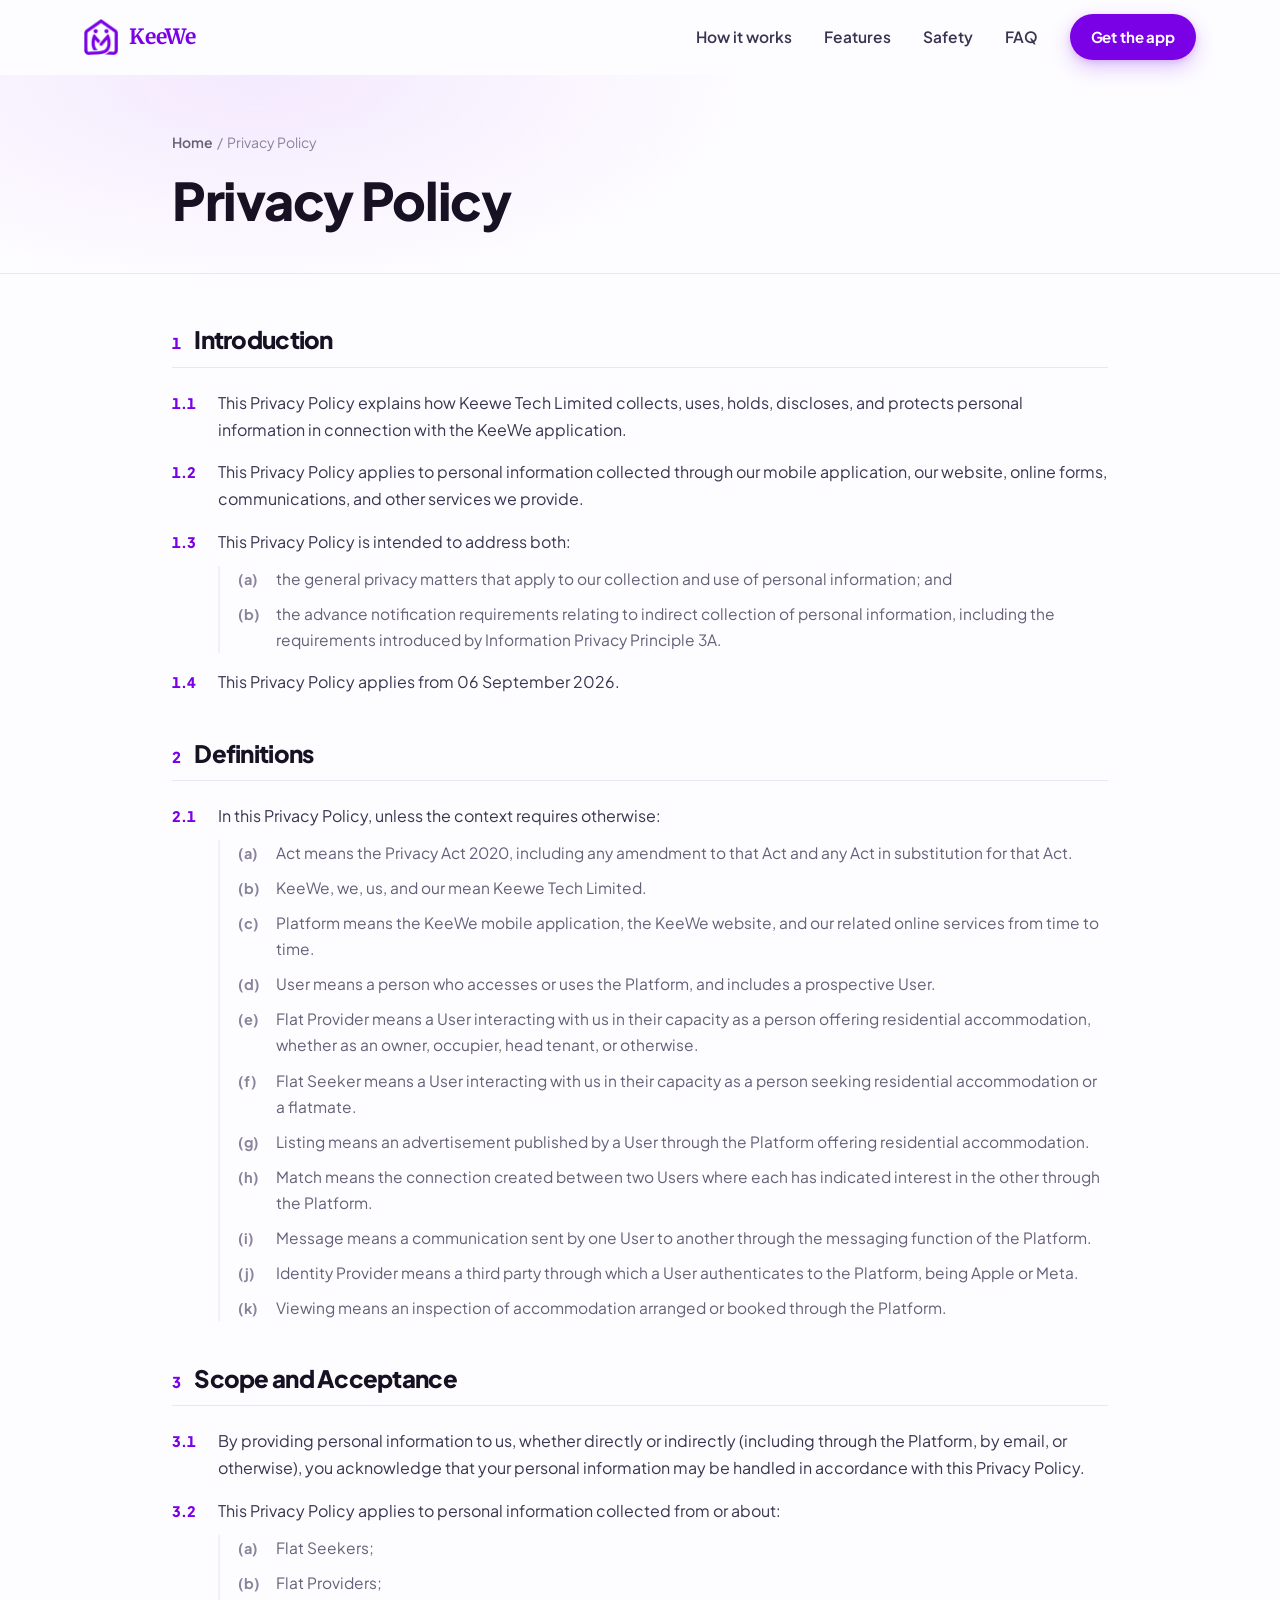
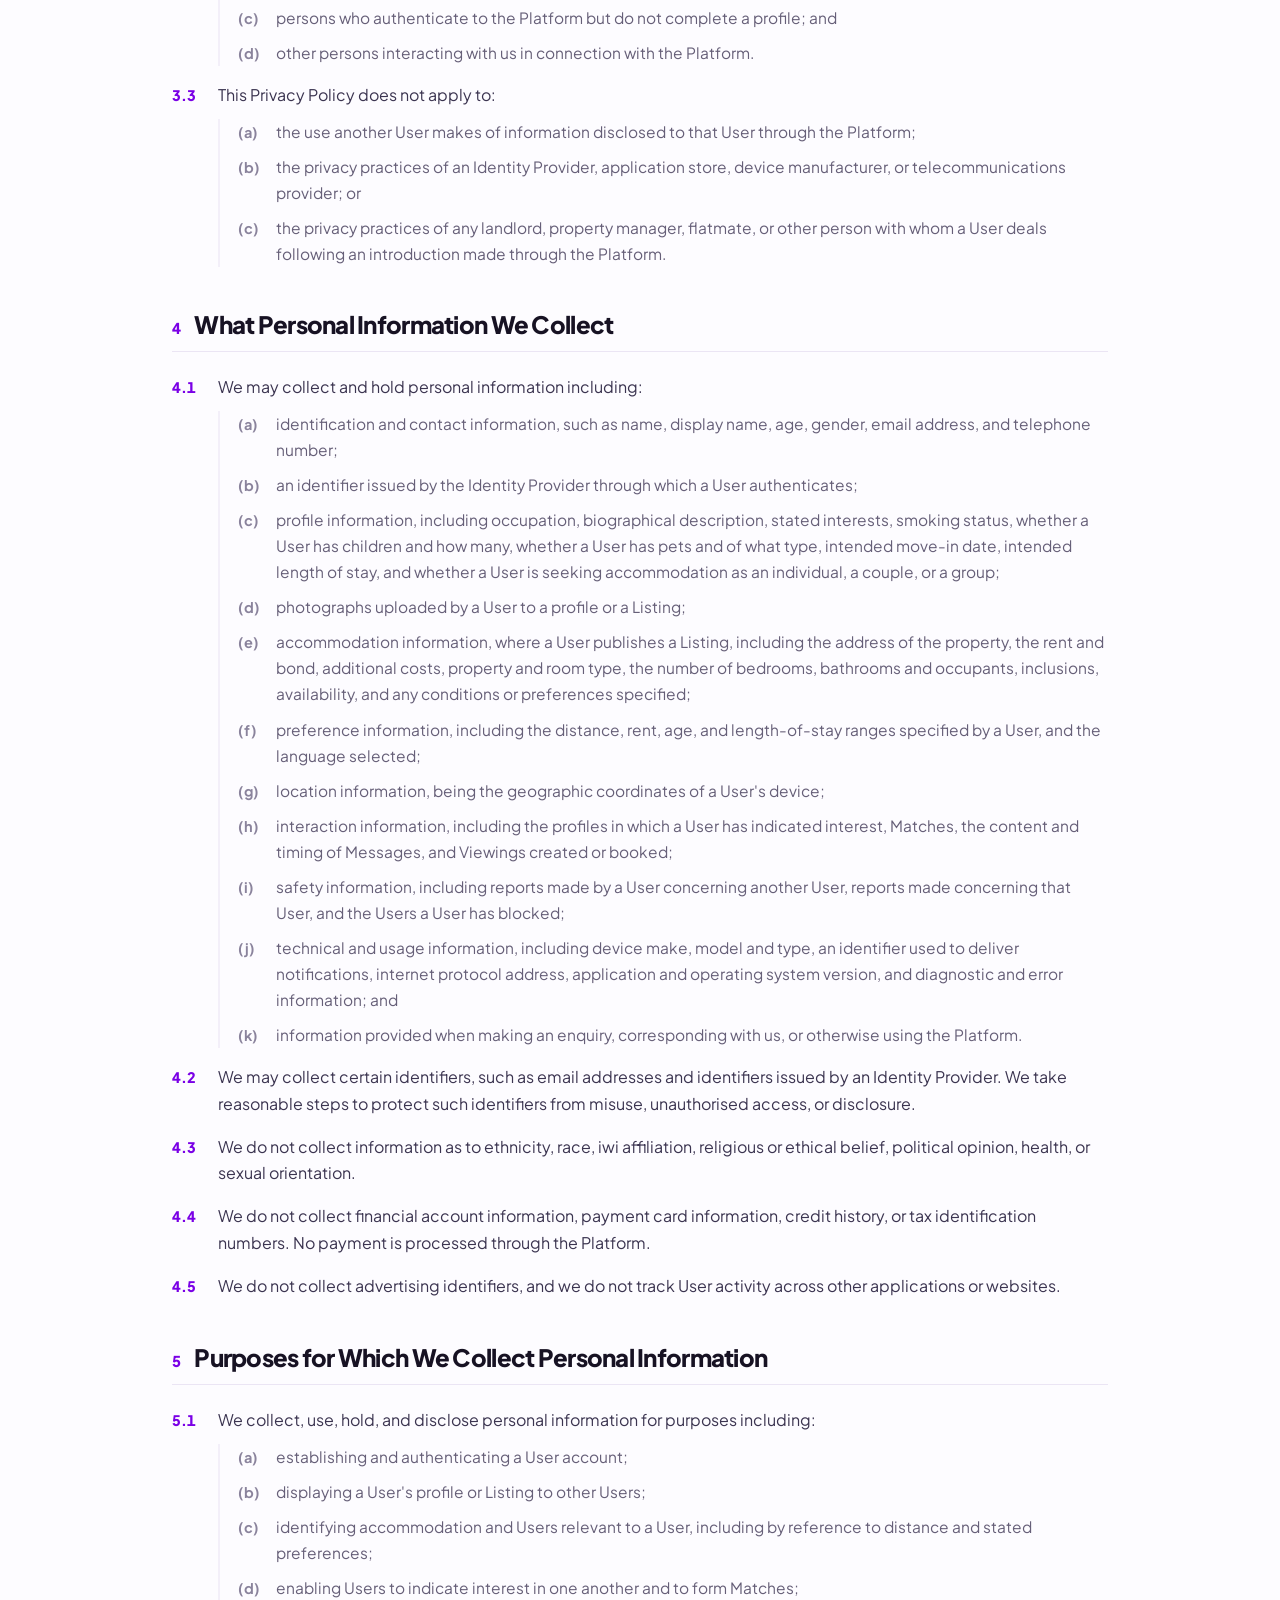
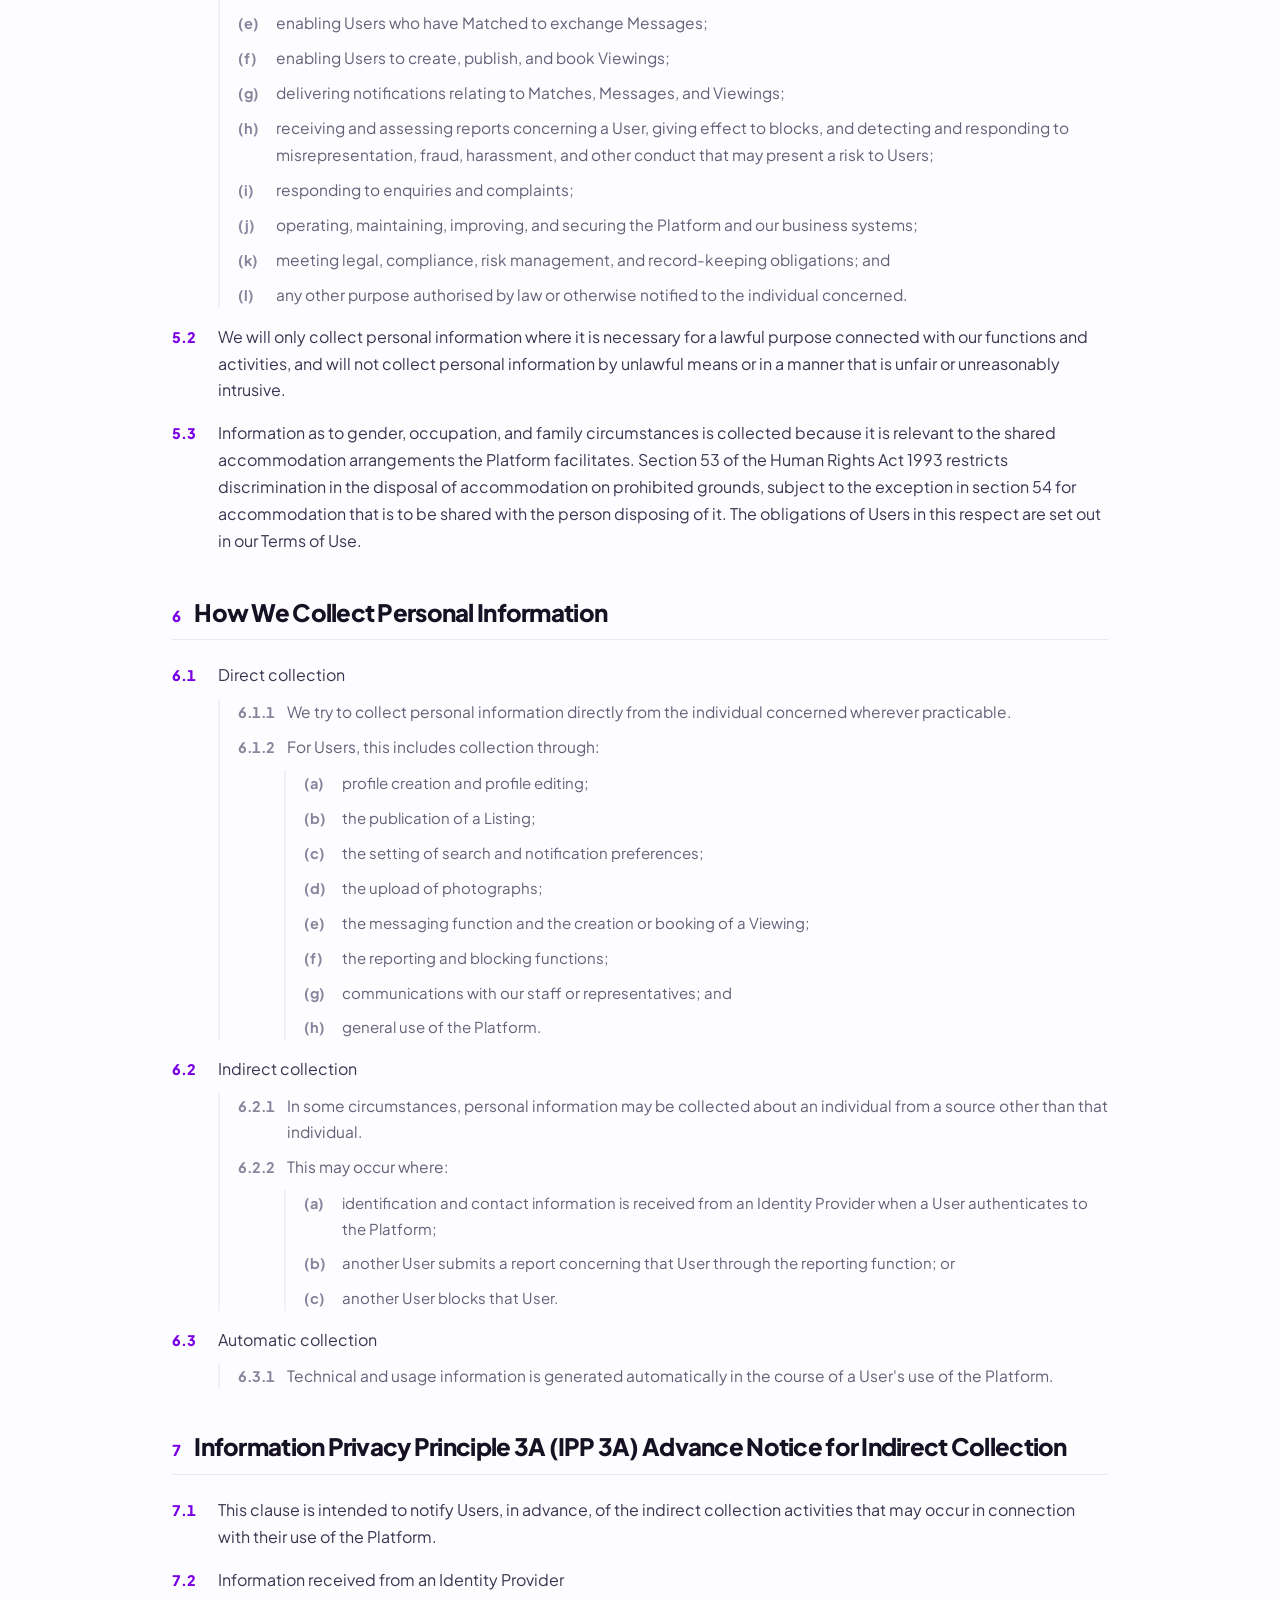
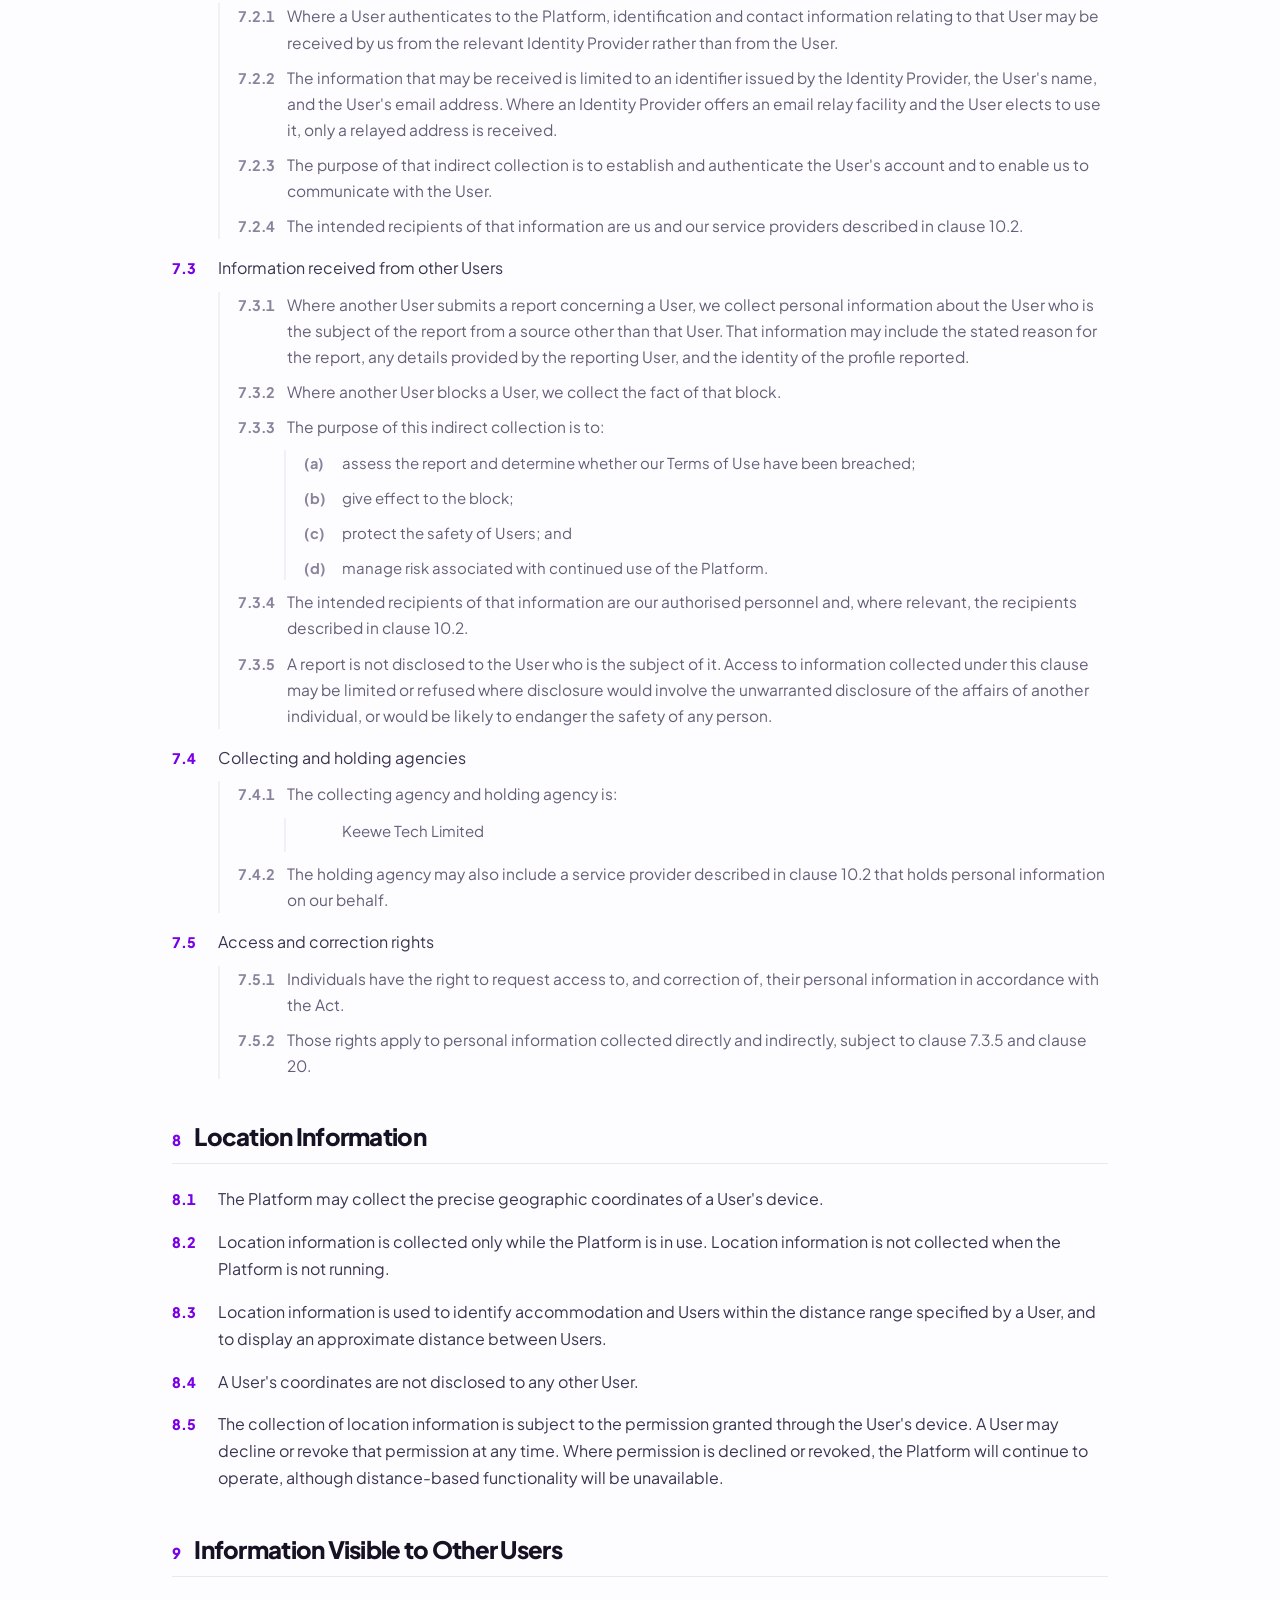
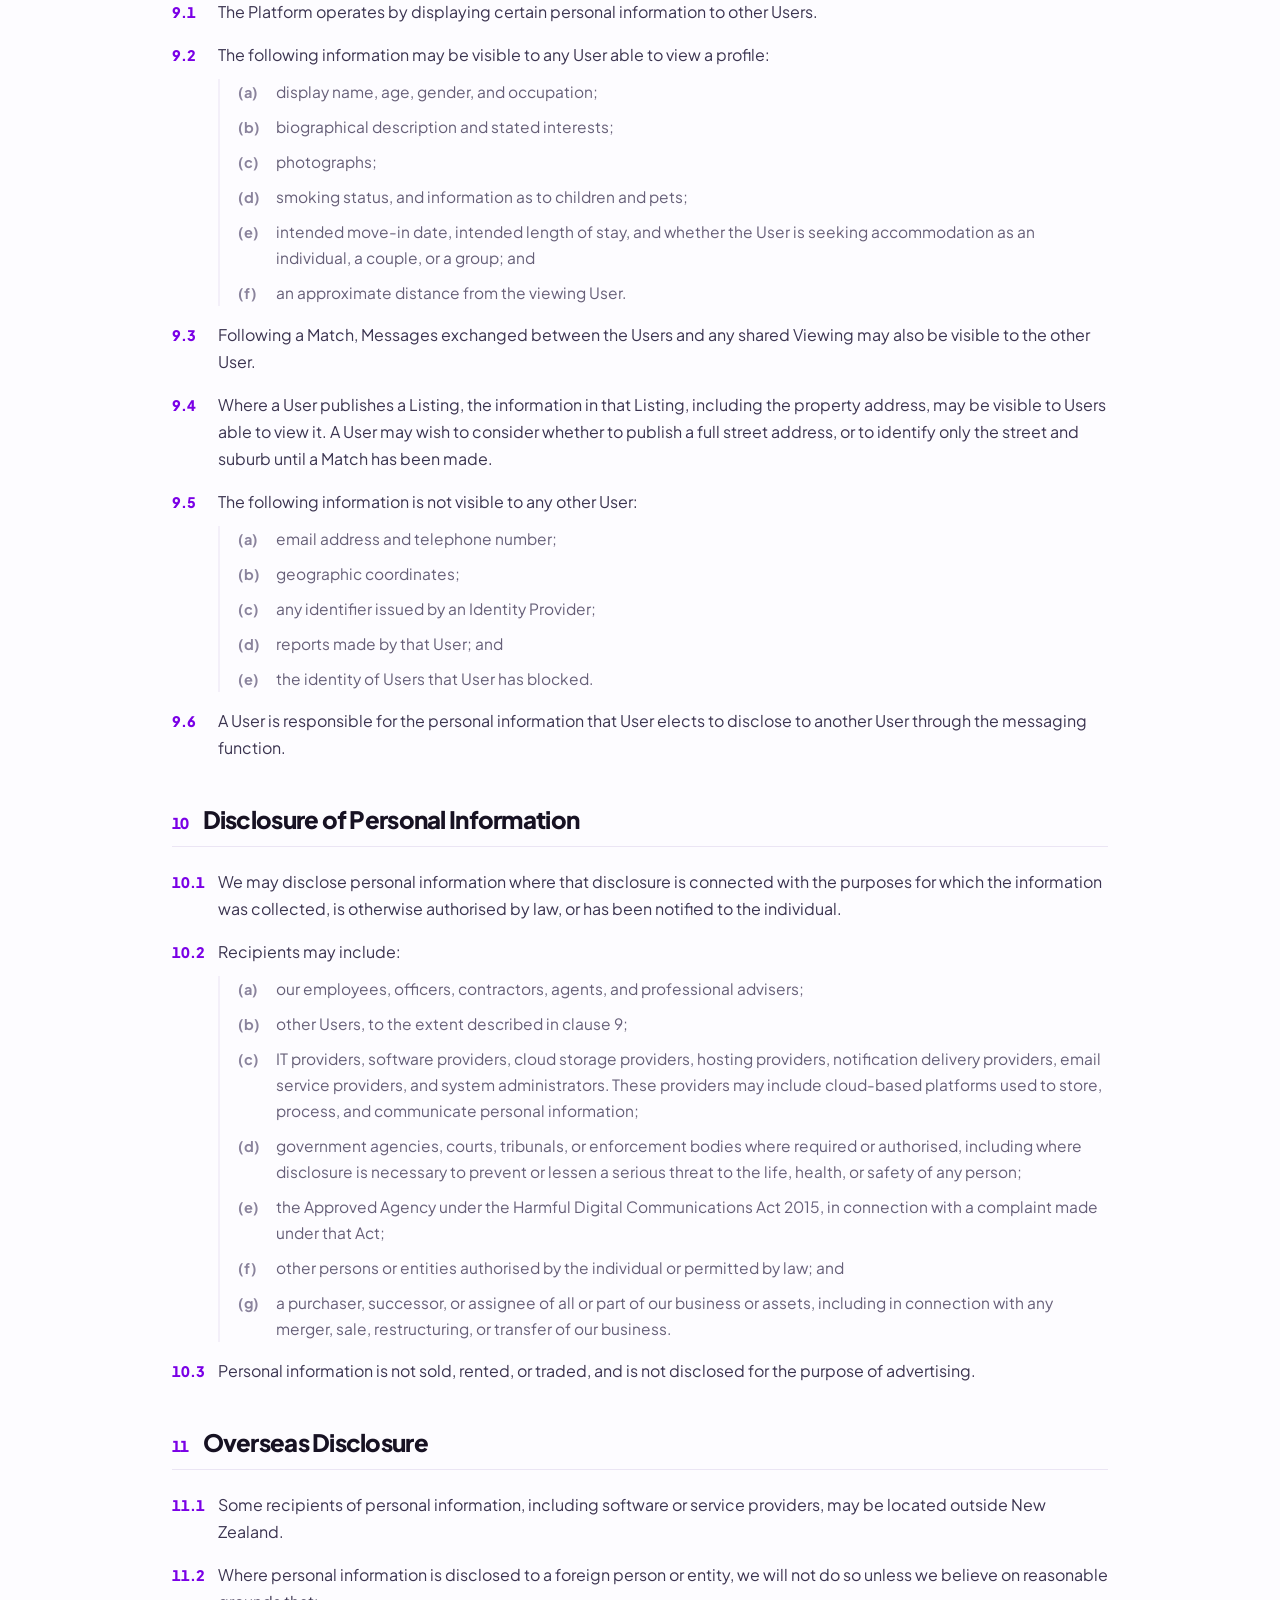
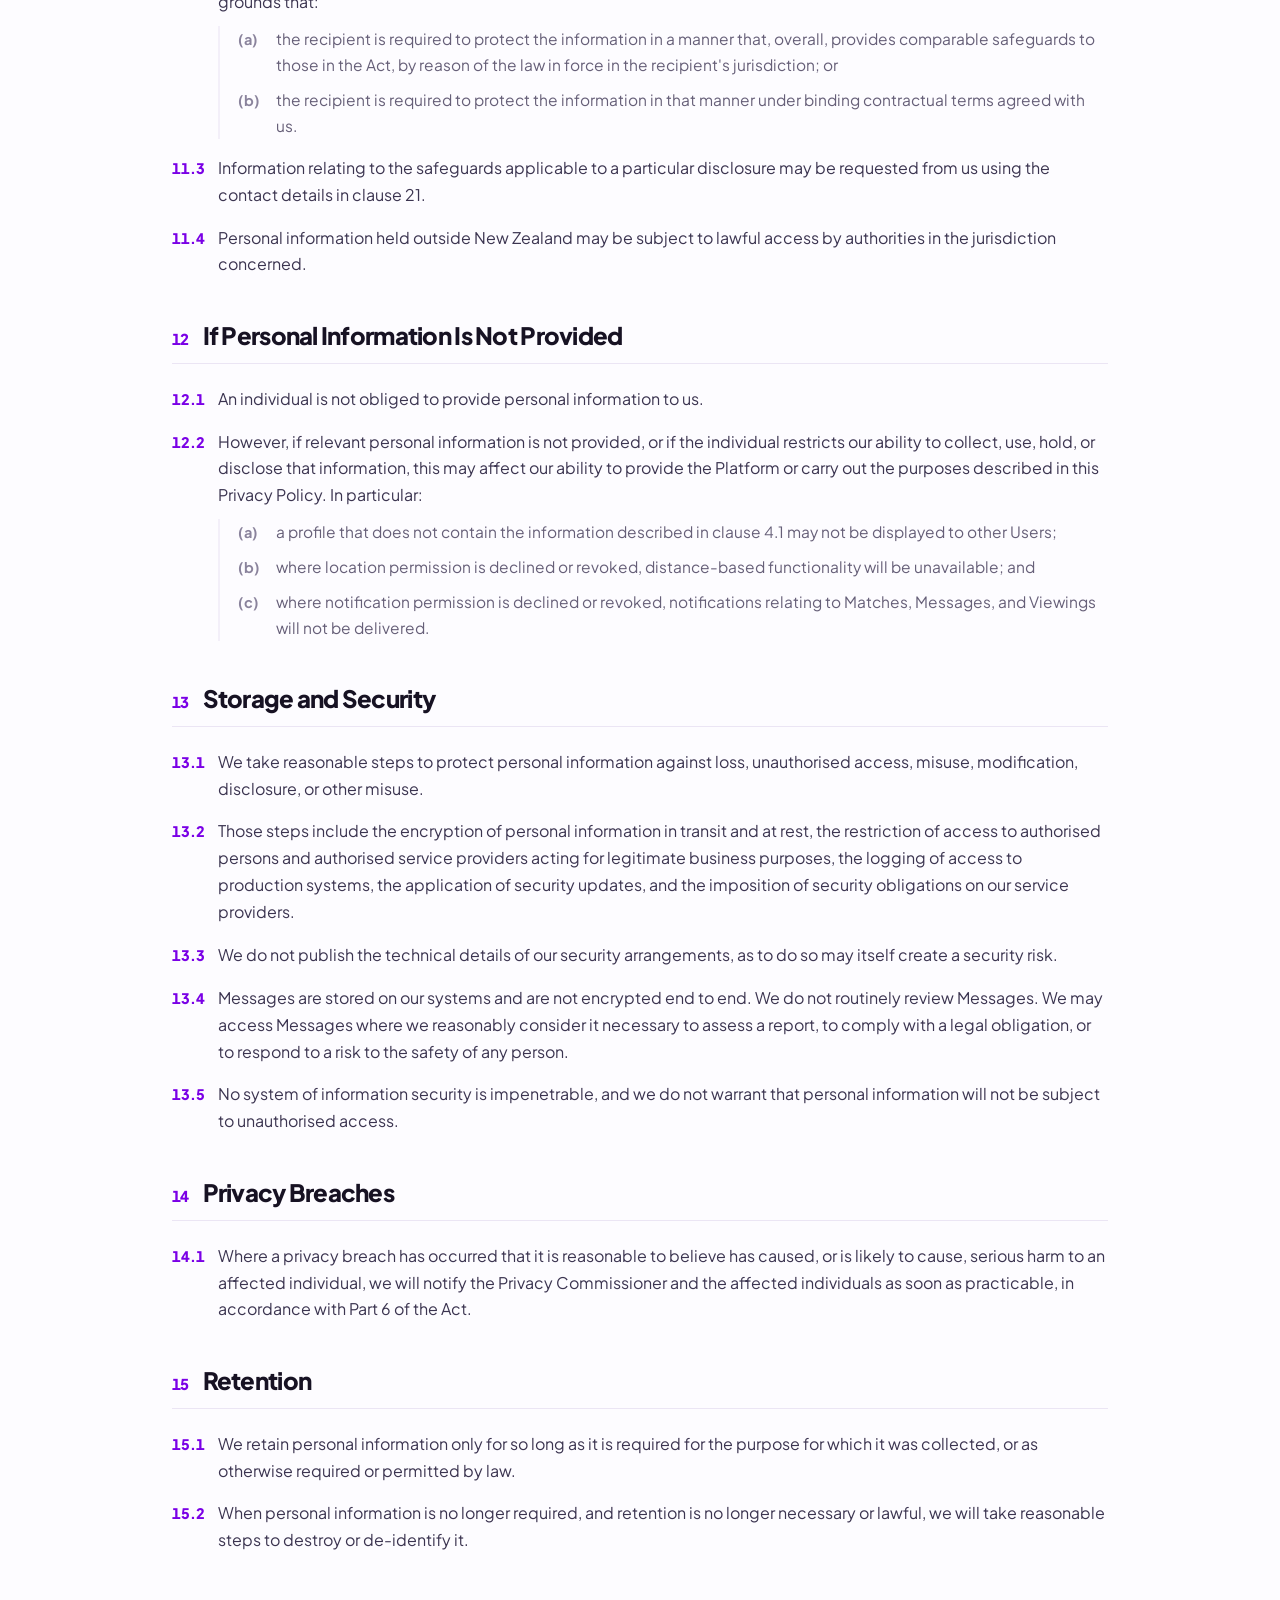
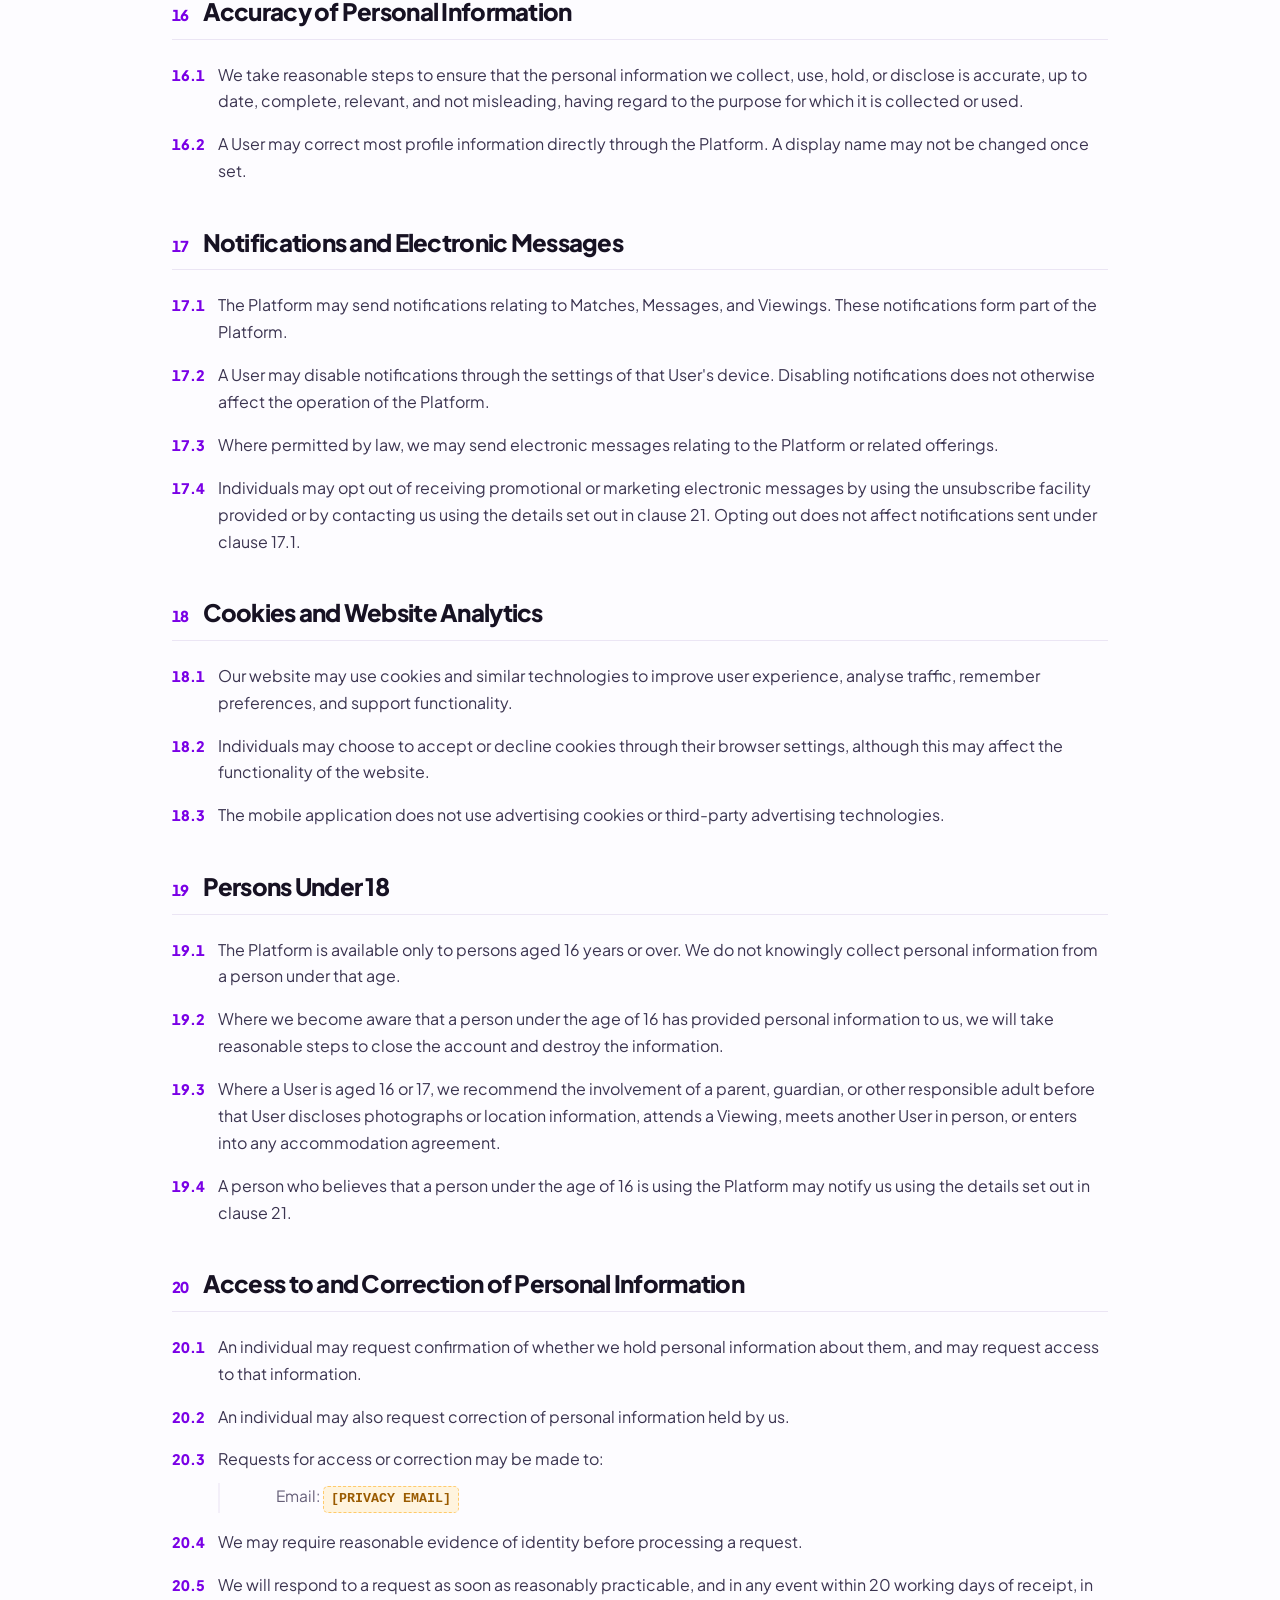
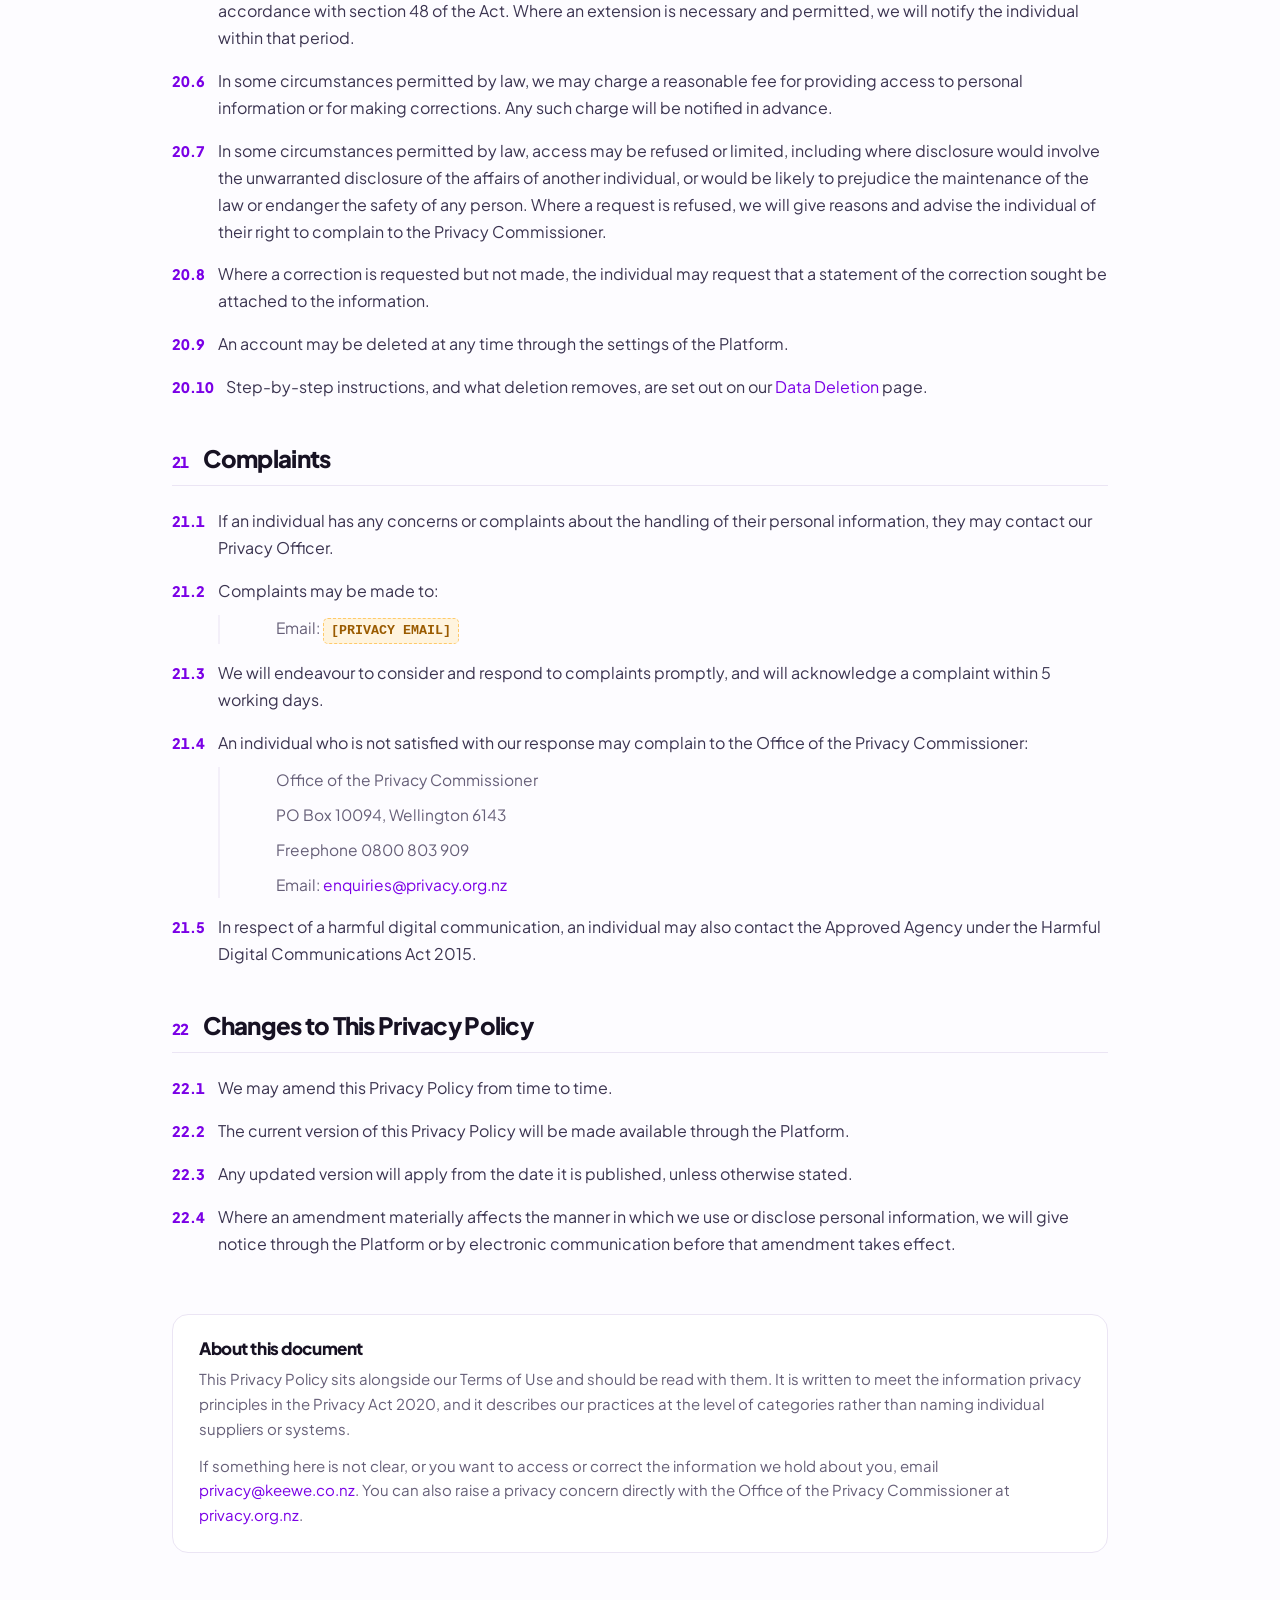
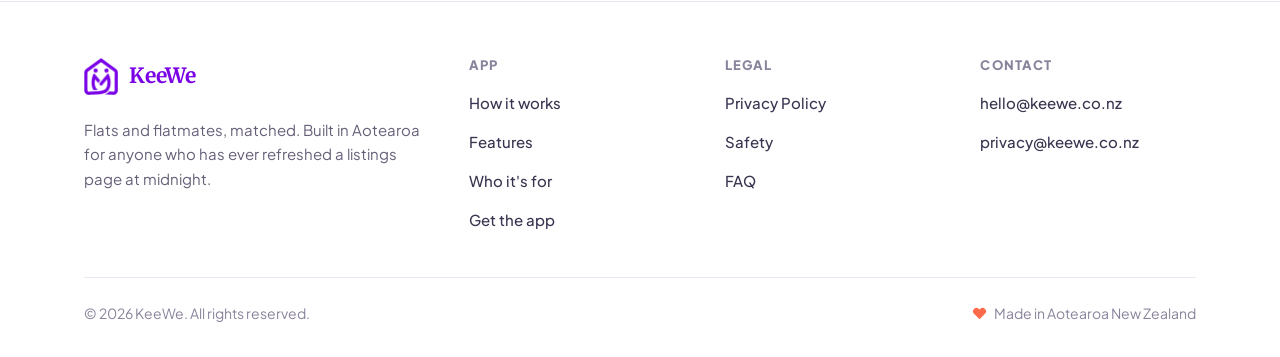
==== commit 9777946a: "feat: delete instructions" ====
--- a/privacy-policy.html
+++ b/privacy-policy.html
@@ -37,15 +37,8 @@
     rel="stylesheet" />
   <link rel="stylesheet" href="./assets/site.css" />
 
-  <!-- language switching: assets/lang/<code>.js holds the translations -->
-  <script src="./assets/i18n.js"></script>
-
-  <link rel="alternate" hreflang="x-default" href="https://www.keewe.co.nz/privacy-policy.html" />
-  <link rel="alternate" hreflang="en" href="https://www.keewe.co.nz/privacy-policy.html" />
-  <link rel="alternate" hreflang="mi" href="https://www.keewe.co.nz/privacy-policy.html?lang=mi" />
-  <link rel="alternate" hreflang="zh" href="https://www.keewe.co.nz/privacy-policy.html?lang=cn" />
-  <link rel="alternate" hreflang="es" href="https://www.keewe.co.nz/privacy-policy.html?lang=es" />
-  <link rel="alternate" hreflang="ja" href="https://www.keewe.co.nz/privacy-policy.html?lang=ja" />
+  <!-- Deliberately no assets/i18n.js: this page is served in English only, so
+       the switcher is not injected and the data-i18n markup stays inert. -->
 </head>
 
 <body>
@@ -1283,6 +1276,12 @@
             <li>
               <div class="cl"><span class="n">20.9</span>
                 <div class="t" data-i18n="pp.20.9">An account may be deleted at any time through the settings of the Platform.</div>
+              </div>
+            </li>
+            <li>
+              <div class="cl"><span class="n">20.10</span>
+                <div class="t" data-i18n="pp.20.10">Step-by-step instructions, and what deletion removes, are set out on our
+                  <a href="./data-deletion.html">Data Deletion</a> page.</div>
               </div>
             </li>
           </ul>
